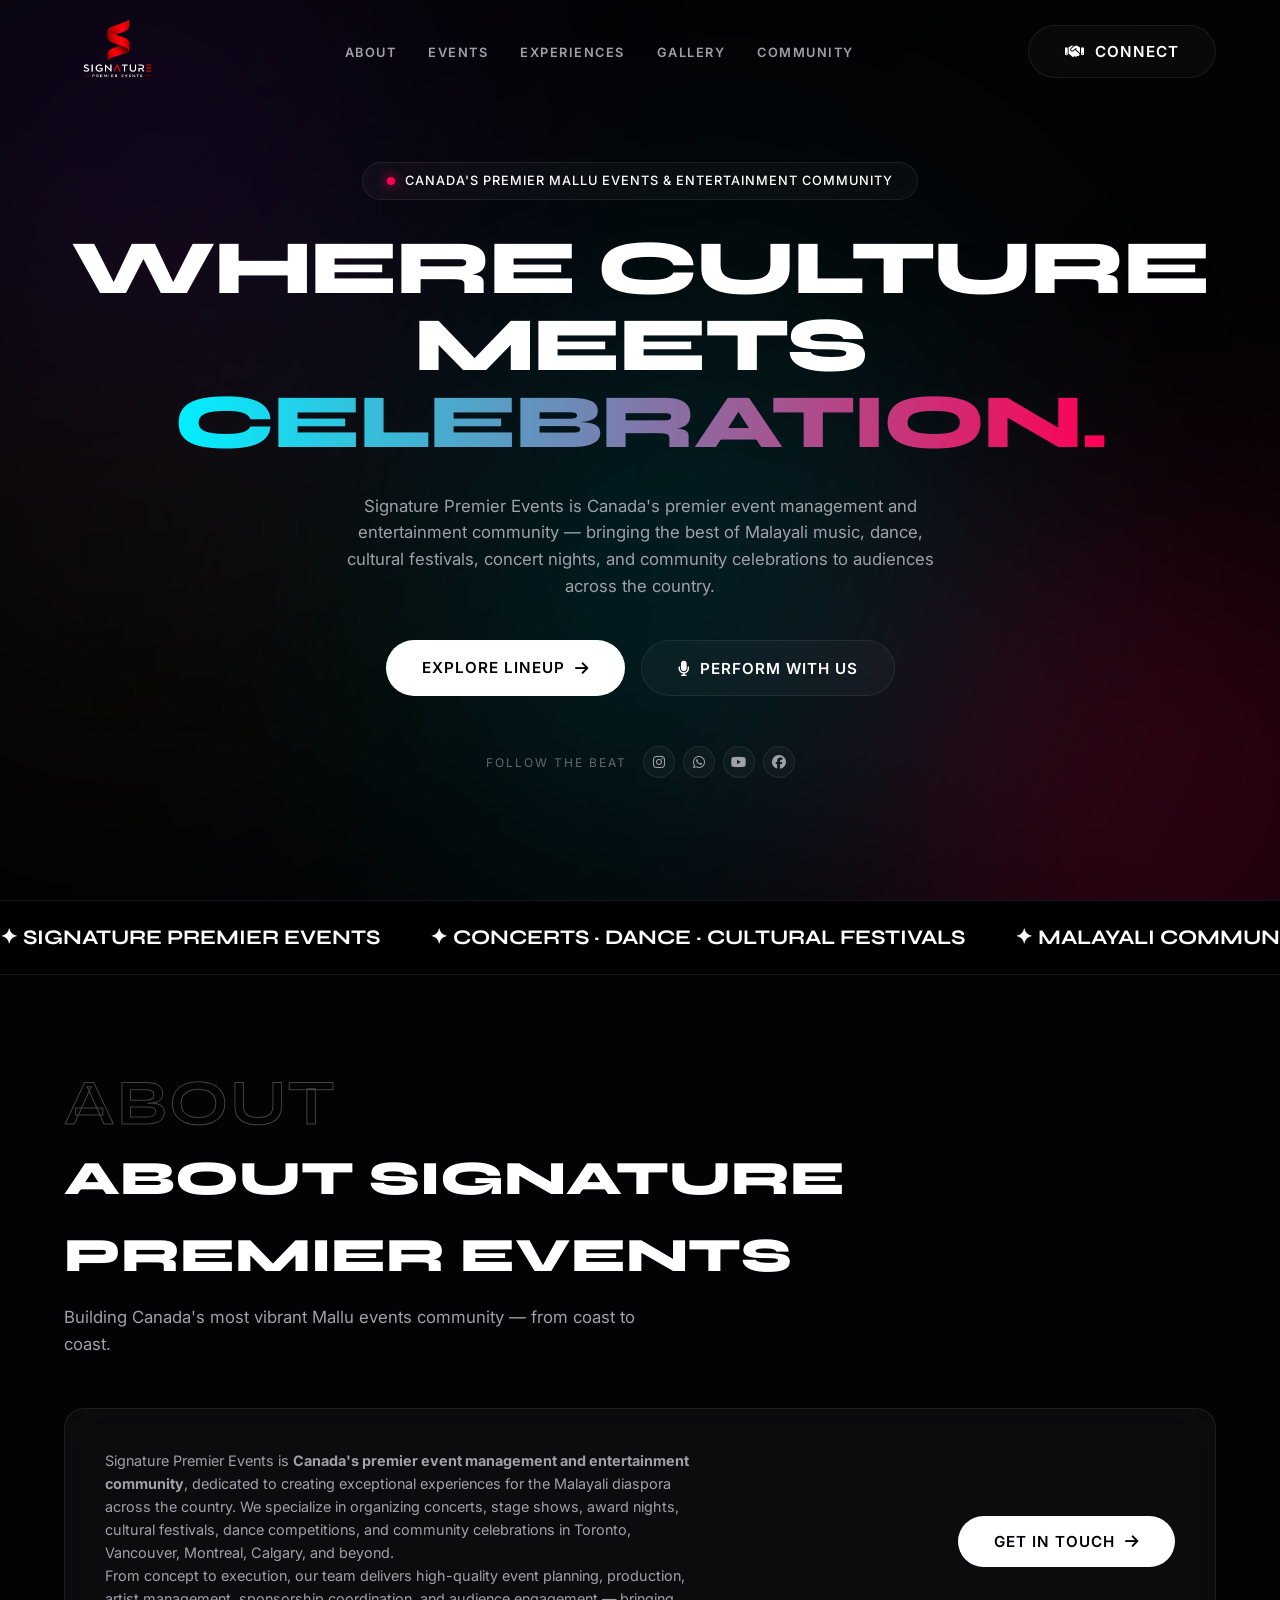
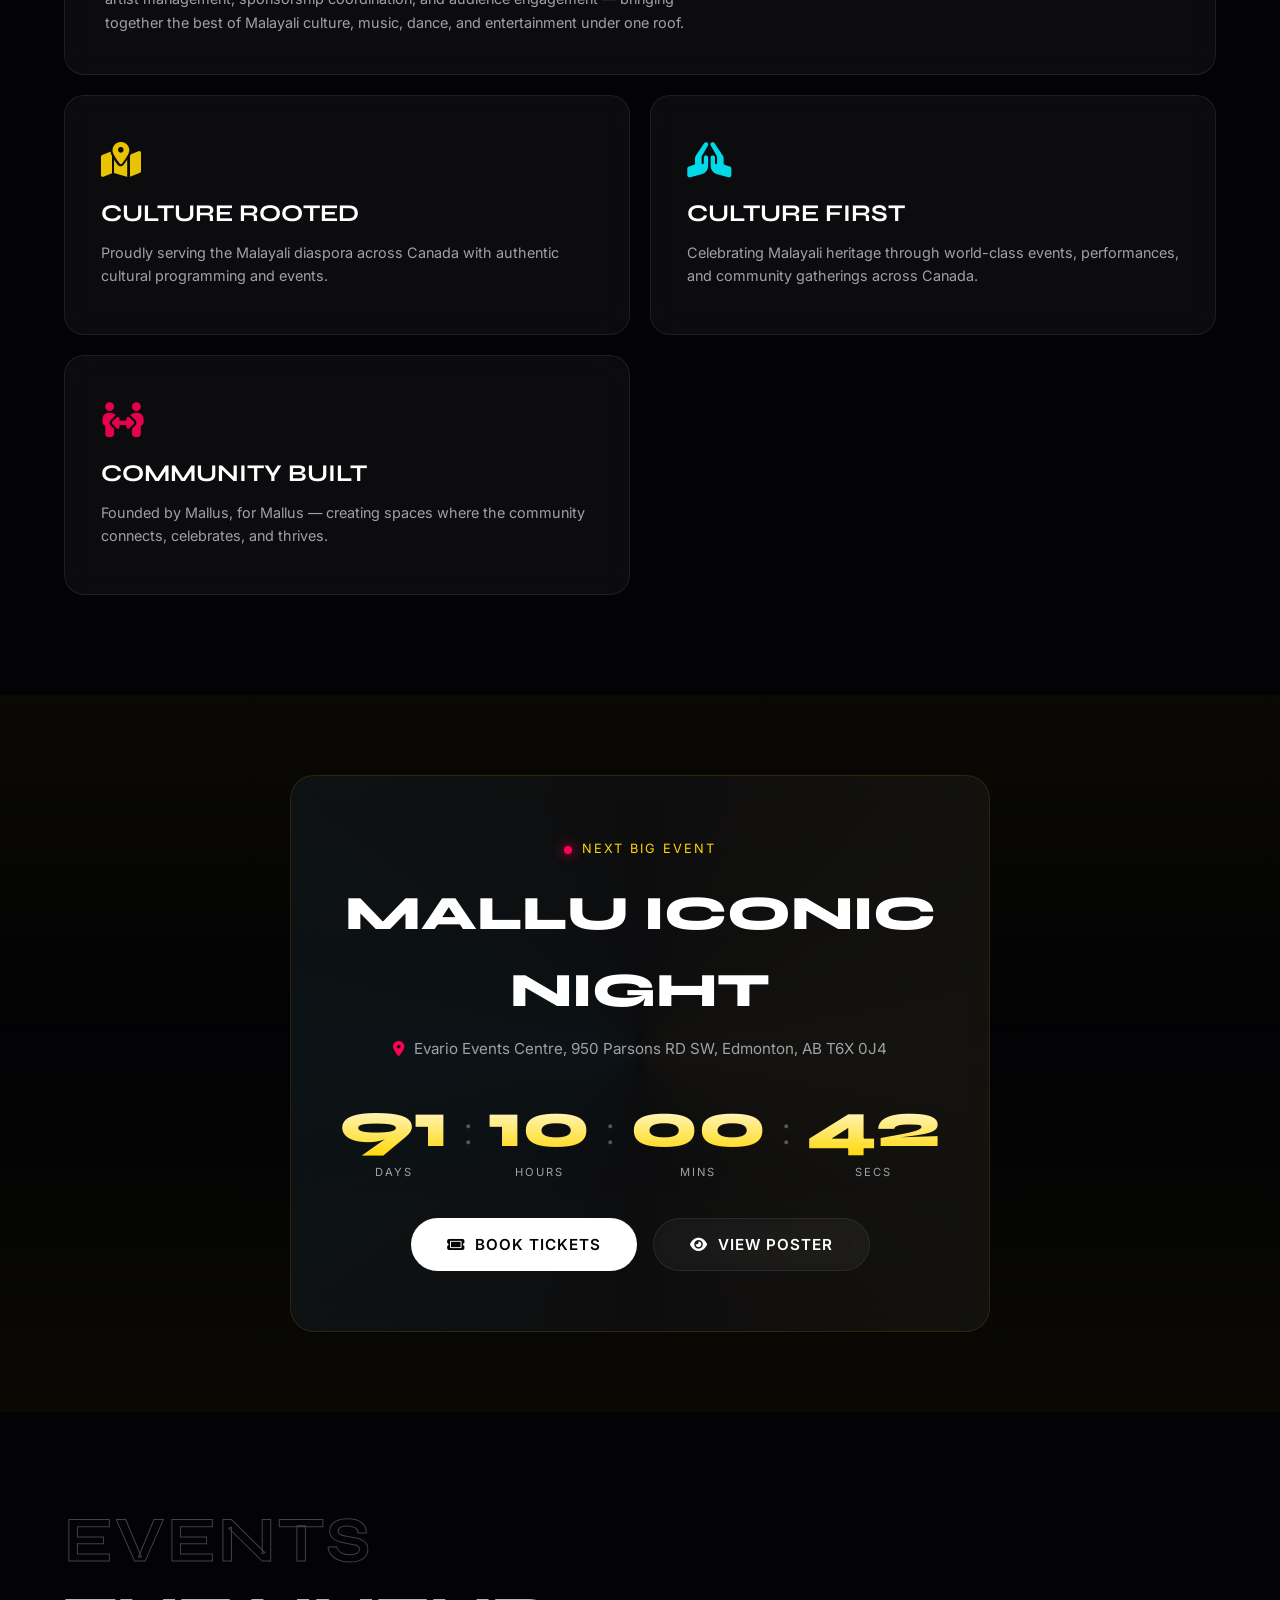
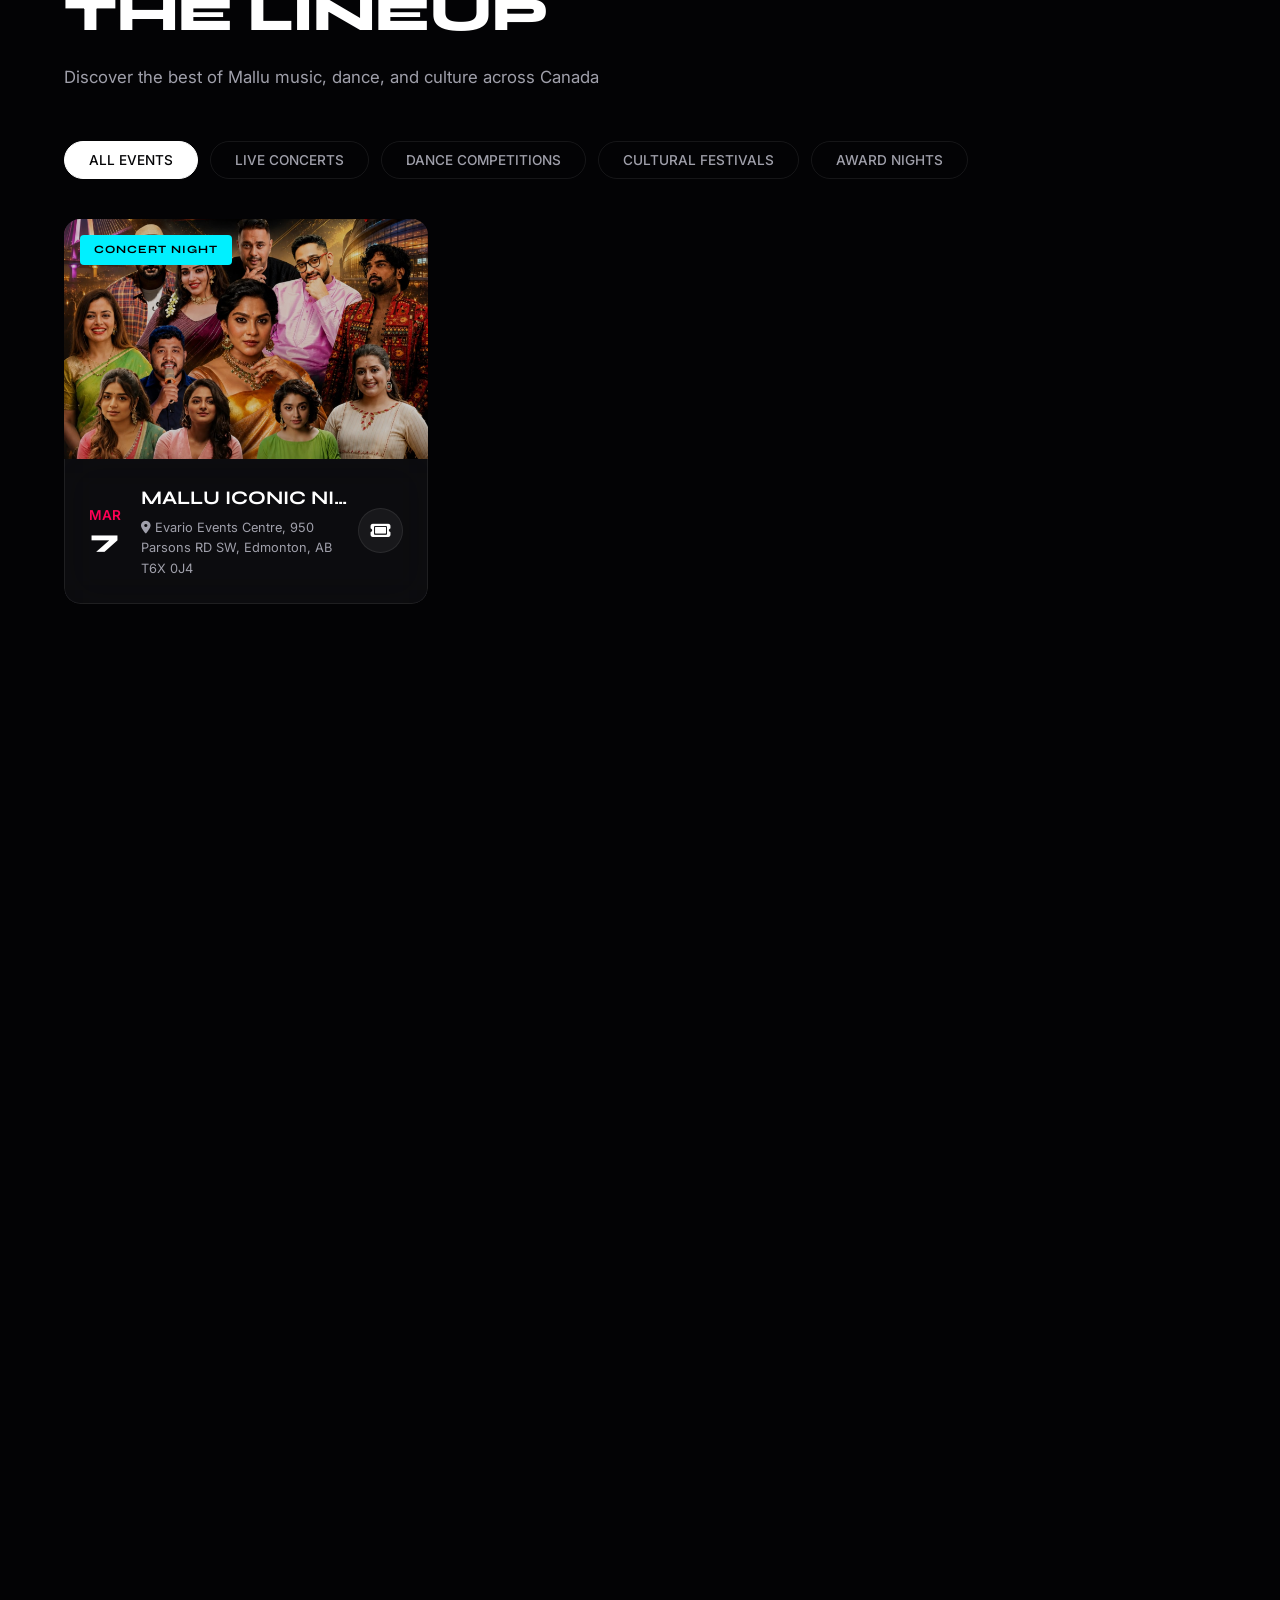
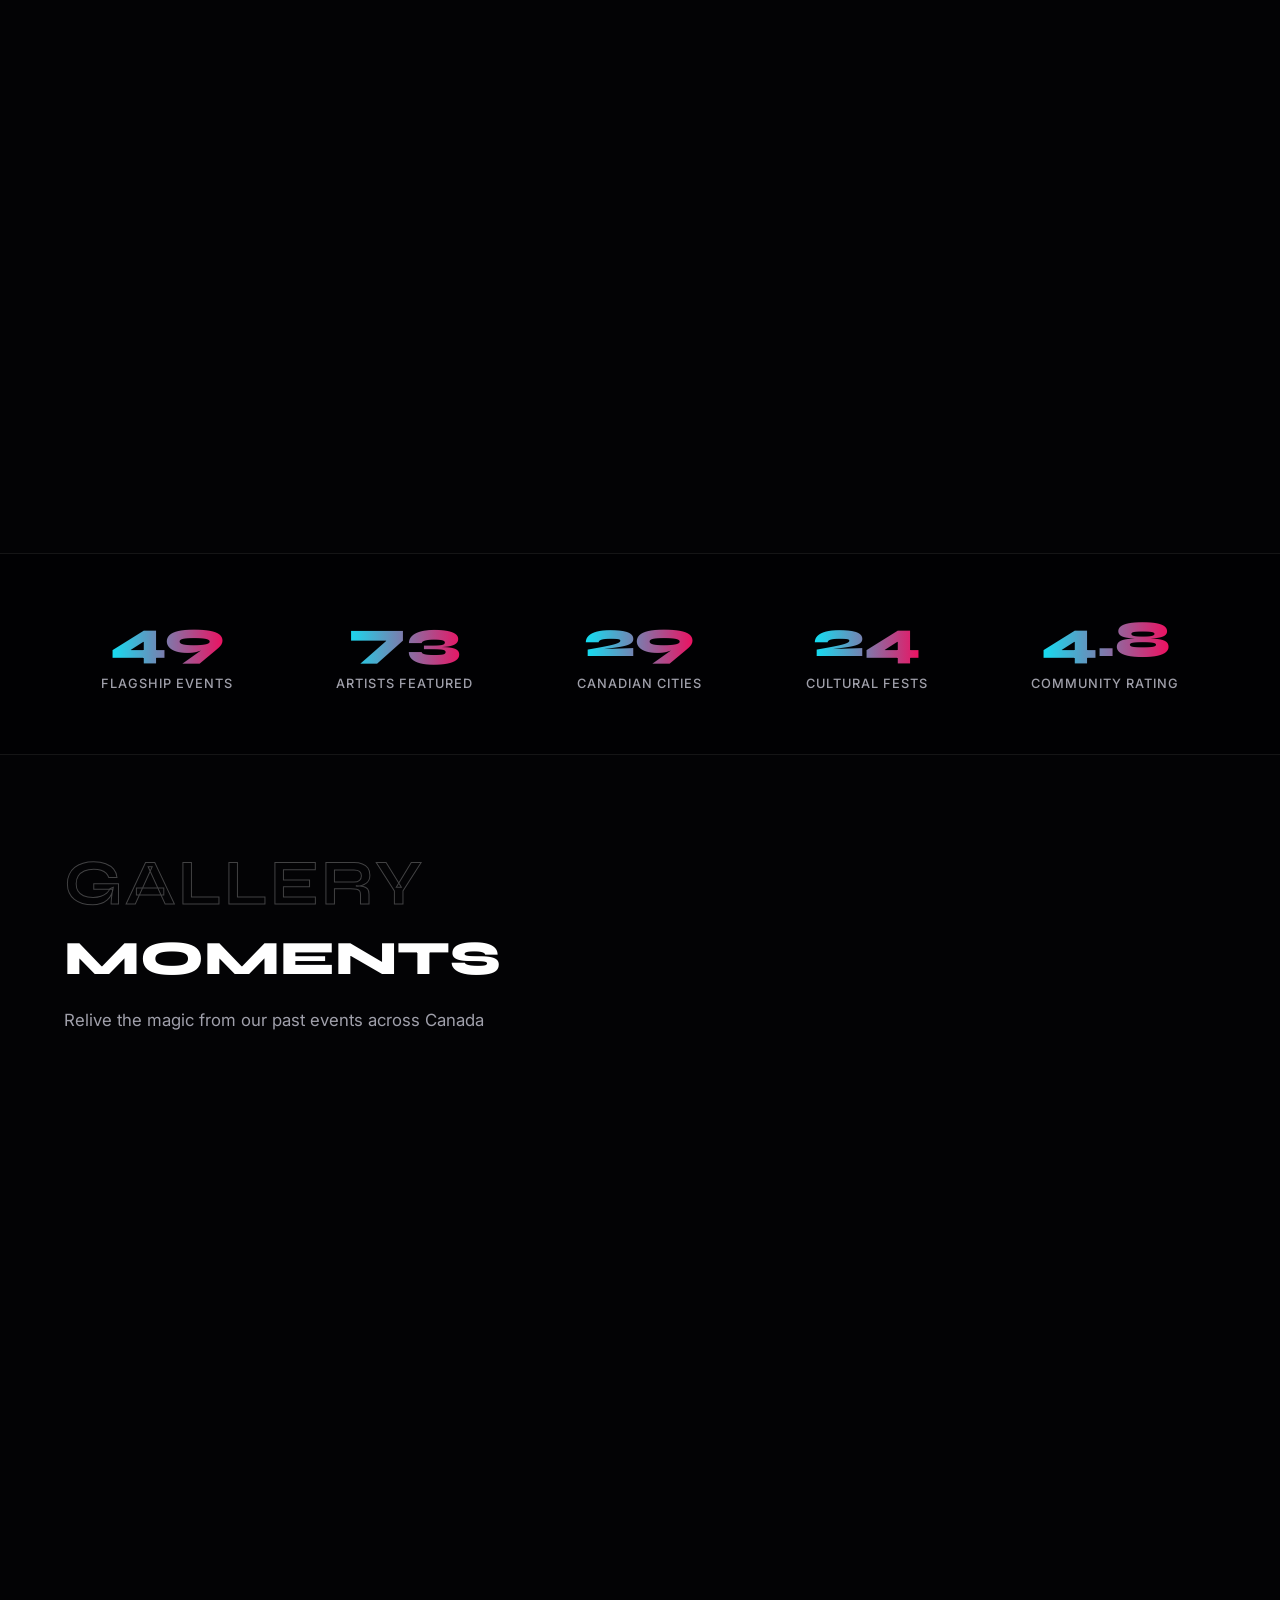
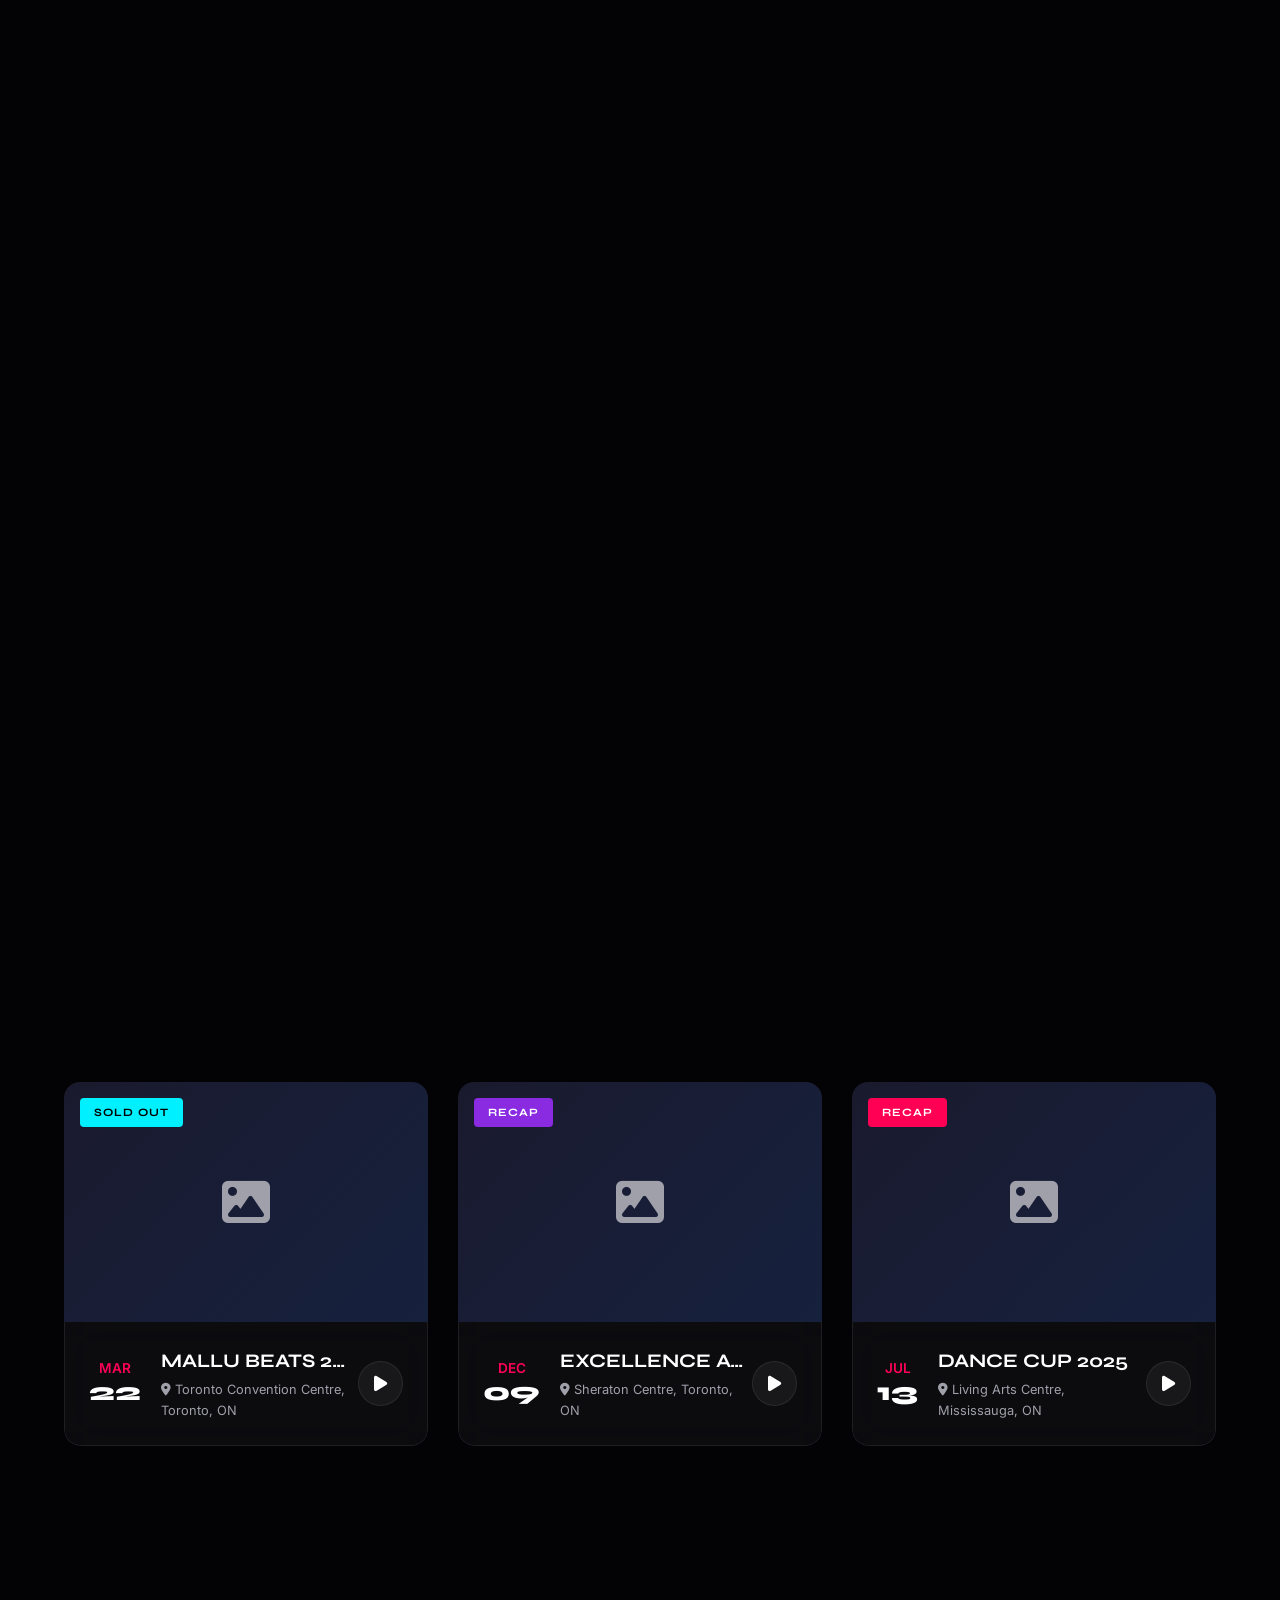
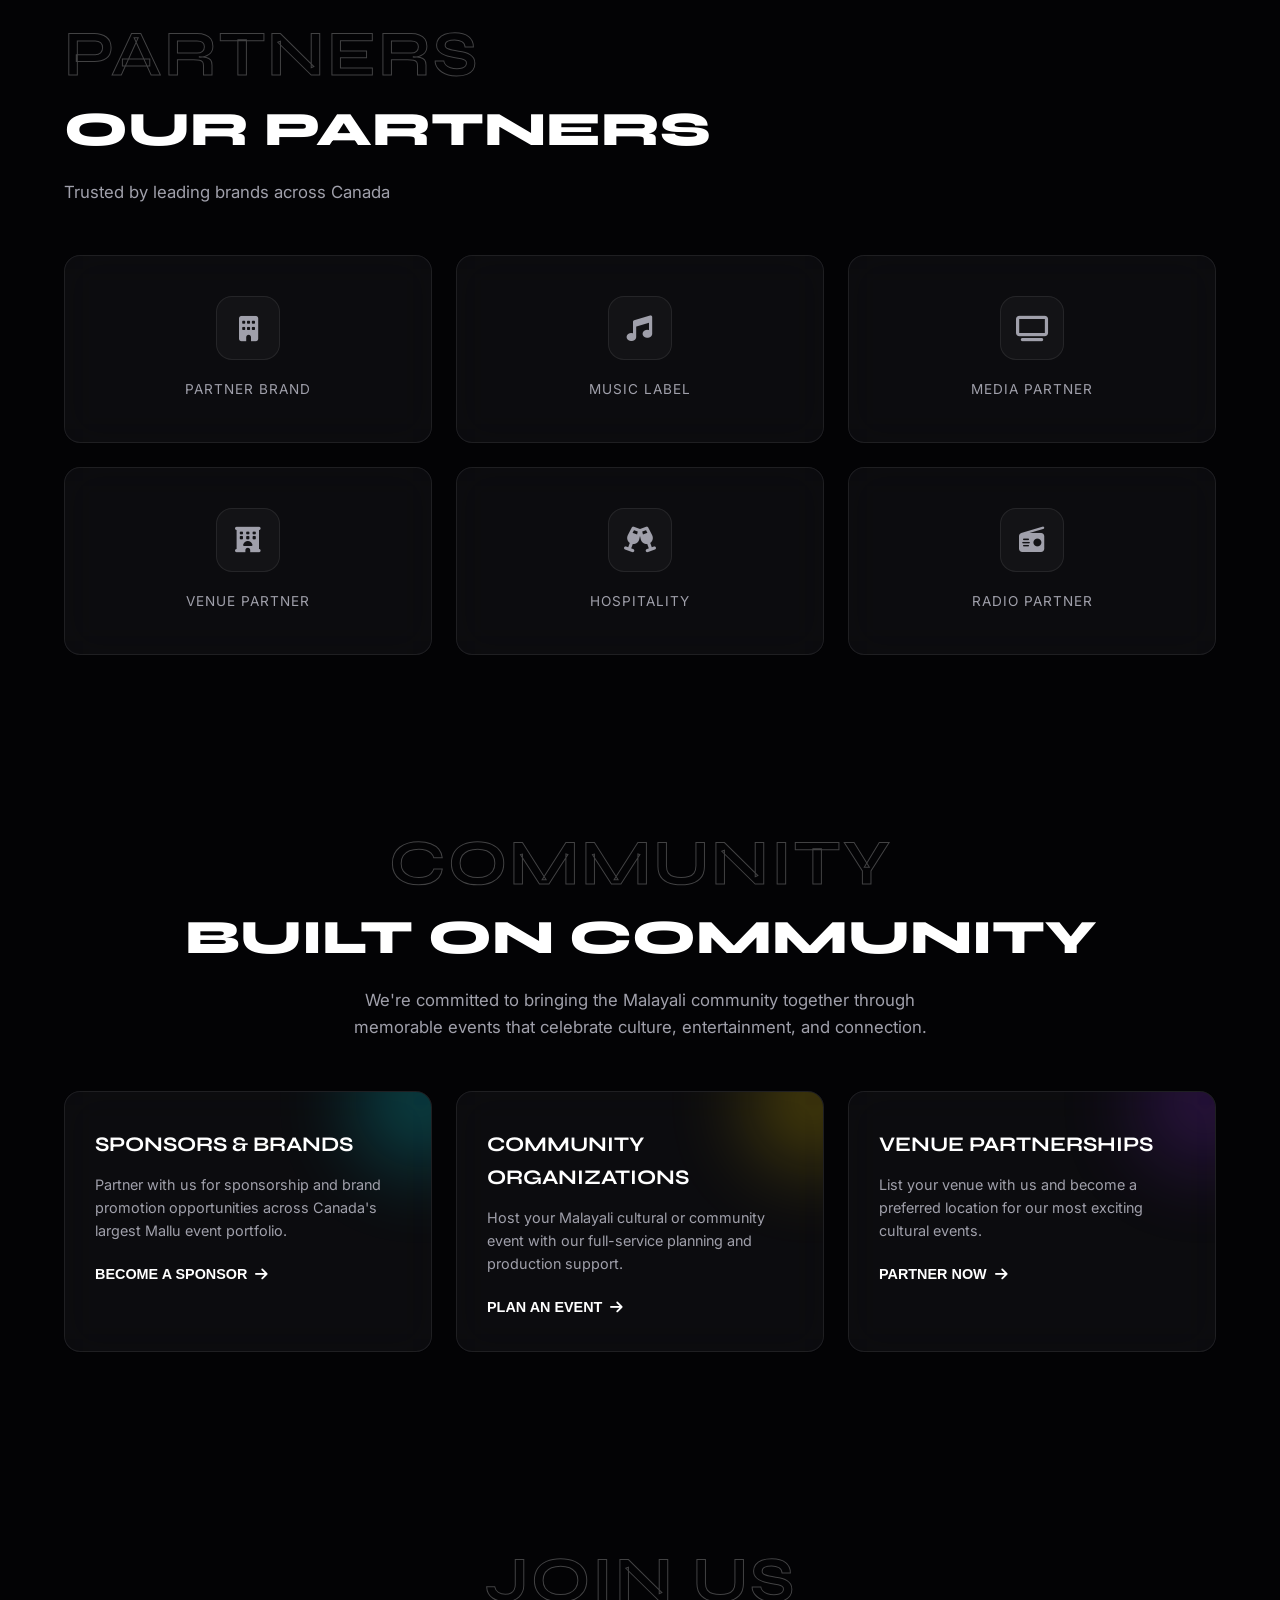
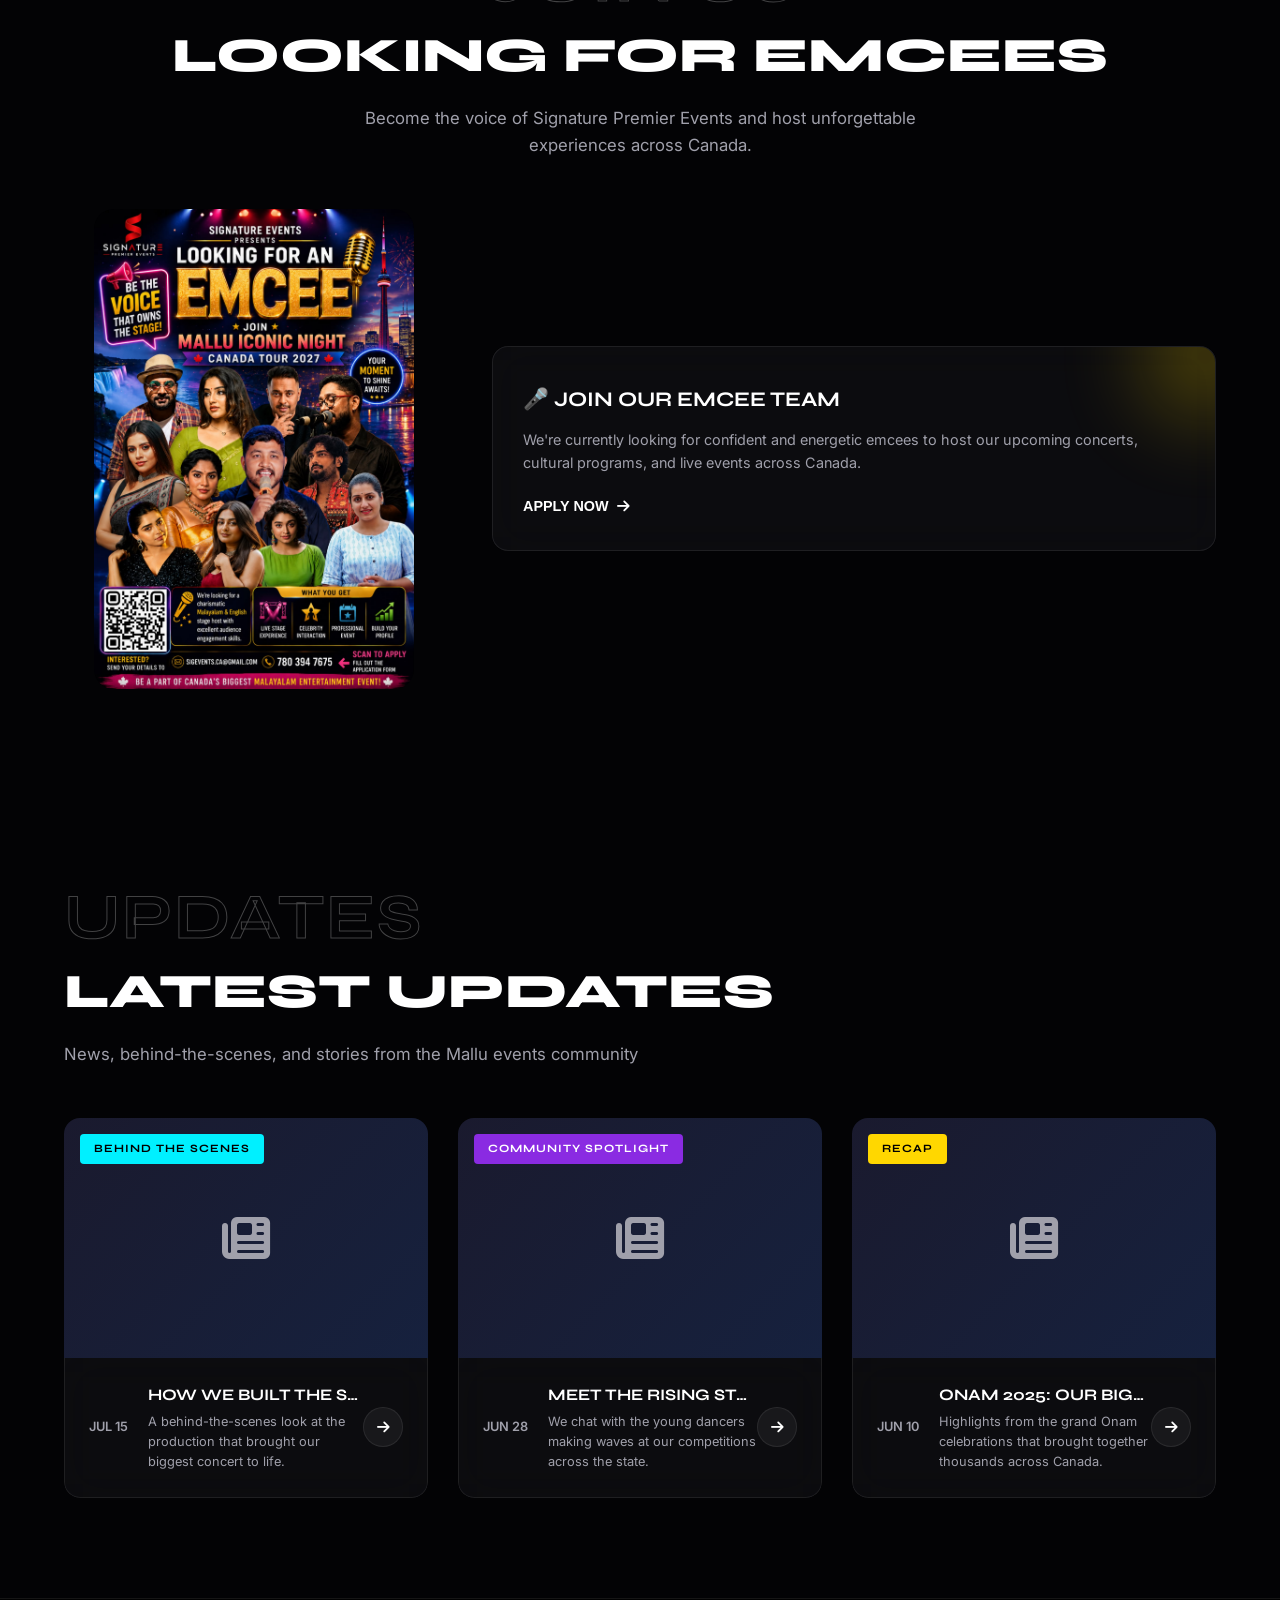
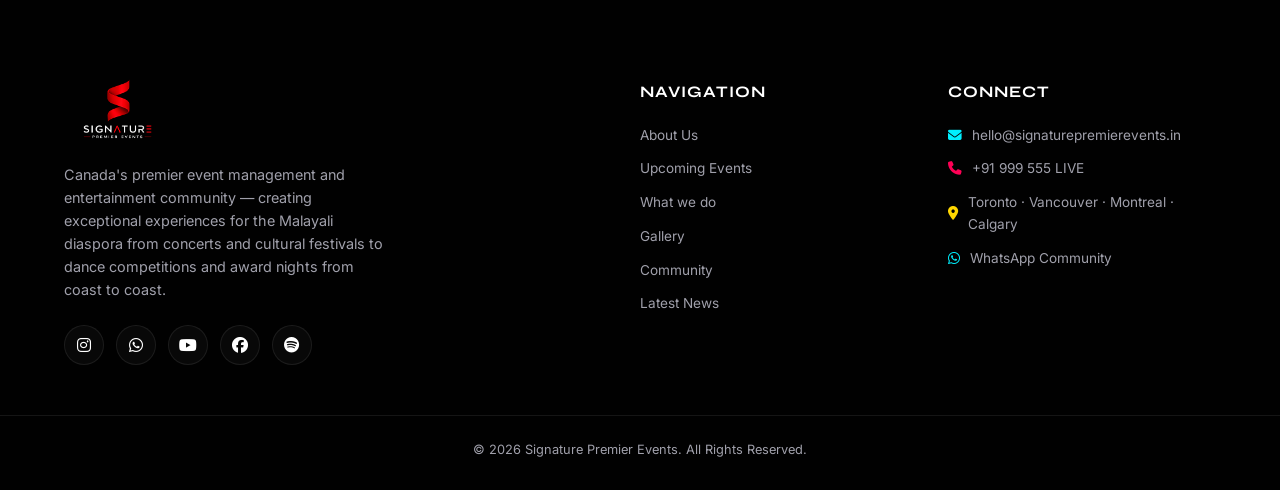
==== index.html @ 582ea8f0 "Initial commit" ====
<!DOCTYPE html>
<html lang="en">
<head>
  <meta charset="UTF-8">
  <meta name="viewport" content="width=device-width, initial-scale=1.0">
  <title>Signature Premier Events | Canada's Premier Mallu Events & Entertainment Community</title>
  <meta name="description" content="Signature Premier Events is Canada's premier event management and entertainment community — producing concerts, cultural festivals, dance competitions, award nights, and community celebrations for the Malayali diaspora across Canada.">
  <meta name="keywords" content="Mallu events Canada, Malayali events, Signature Premier Events, Malayalee community Canada, cultural events, dance competition, music concert, Onam celebrations, mallu community">

  <!-- Favicon -->
  <link rel="icon" type="image/svg+xml" href="data:image/svg+xml,%3Csvg xmlns='http://www.w3.org/2000/svg' viewBox='0 0 32 32'%3E%3Crect width='32' height='32' rx='8' fill='%23030305'/%3E%3Ctext x='16' y='22' text-anchor='middle' font-size='20' font-family='Arial' font-weight='bold' fill='%23ffd700'%3ES%3C/text%3E%3C/svg%3E">

  <!-- Premium Fonts: Syne & Inter + Malayalam compatible -->
  <link rel="preconnect" href="https://fonts.googleapis.com">
  <link rel="preconnect" href="https://fonts.gstatic.com" crossorigin>
  <link href="https://fonts.googleapis.com/css2?family=Inter:wght@300;400;500;600&family=Syne:wght@500;600;700;800&display=swap" rel="stylesheet">

  <!-- FontAwesome Icons -->
  <link rel="stylesheet" href="https://cdnjs.cloudflare.com/ajax/libs/font-awesome/6.4.0/css/all.min.css">

  <link rel="stylesheet" href="style.css">
</head>
<body>

  <!-- MUSIC NOTES FLOATING PARTICLES -->
  <div class="particle-container" id="particleContainer"></div>

  <!-- OPTIMIZED AMBIENT AURORA BACKGROUND -->
  <div class="aurora-container">
    <div class="aurora aurora-1"></div>
    <div class="aurora aurora-2"></div>
    <div class="aurora aurora-3"></div>
    <div class="aurora aurora-4"></div>
  </div>

  <!-- SCROLL PROGRESS BAR -->
  <div class="scroll-progress" id="scrollProgress"></div>

  <!-- NAVIGATION -->
  <nav id="navbar">
    <a href="#" class="logo-link">
      <img src="images/logo.png" alt="Signature Events Logo" class="brand-logo" id="navLogo">
    </a>

    <ul class="nav-links">
      <li><a href="#about" class="hover-underline">About</a></li>
      <li><a href="#events" class="hover-underline">Events</a></li>
      <li><a href="#services" class="hover-underline">Experiences</a></li>
      <li><a href="#gallery" class="hover-underline">Gallery</a></li>
      <li><a href="#community" class="hover-underline">Community</a></li>
    </ul>

    <div class="nav-actions">
      <button class="btn btn-glass" onclick="openModal('Get In Touch', 'General Enquiry')">
        <i class="fa-solid fa-handshake"></i> Connect
      </button>
      <div class="menu-toggle" onclick="toggleMenu()" aria-label="Open Menu" role="button" tabindex="0"><i class="fa-solid fa-bars"></i></div>
    </div>
  </nav>

  <!-- MOBILE MENU -->
  <div class="mobile-menu" id="mobileMenu">
    <div class="mobile-close" onclick="toggleMenu()" aria-label="Close Menu" role="button" tabindex="0"><i class="fa-solid fa-xmark"></i></div>
    <ul>
      <li><a href="#about" onclick="toggleMenu()">About</a></li>
      <li><a href="#events" onclick="toggleMenu()">Events</a></li>
      <li><a href="#services" onclick="toggleMenu()">Experiences</a></li>
      <li><a href="#artists" onclick="toggleMenu()">Artists</a></li>
      <li><a href="#gallery" onclick="toggleMenu()">Gallery</a></li>
      <li><a href="#community" onclick="toggleMenu()">Community</a></li>
    </ul>
    <div class="culture-tag">Rooted in Tradition — Thriving in Canada</div>
  </div>

  <!-- ==================== HERO ==================== -->
  <header class="hero" id="hero">
    <div class="hero-overlay-pattern"></div>
    <div class="hero-content reveal">
      <div class="tagline glass-pill">
        <span class="pulse-dot"></span> Canada's Premier Mallu Events & Entertainment Community
      </div>
      <h1 class="hero-title">
        WHERE CULTURE <br> MEETS <span class="text-gradient">CELEBRATION.</span>
      </h1>
      <p class="hero-desc">Signature Premier Events is Canada's premier event management and entertainment community — bringing the best of Malayali music, dance, cultural festivals, concert nights, and community celebrations to audiences across the country.</p>

      <div class="hero-btn-group">
        <a href="#events" class="btn btn-primary">Explore Lineup <i class="fa-solid fa-arrow-right"></i></a>
        <button class="btn btn-glass" onclick="openModal('Artist Registration', 'Auditions')"><i class="fa-solid fa-microphone"></i> Perform With Us</button>
      </div>

      <div class="hero-social-strip">
        <span>Follow the beat</span>
        <div class="social-strip-links">
          <a href="#" class="glass-icon-sm" aria-label="Instagram"><i class="fa-brands fa-instagram"></i></a>
          <a href="#" class="glass-icon-sm" aria-label="WhatsApp"><i class="fa-brands fa-whatsapp"></i></a>
          <a href="#" class="glass-icon-sm" aria-label="YouTube"><i class="fa-brands fa-youtube"></i></a>
          <a href="#" class="glass-icon-sm" aria-label="Facebook"><i class="fa-brands fa-facebook"></i></a>
        </div>
      </div>
    </div>
  </header>

  <!-- ==================== INFINITE MARQUEE ==================== -->
  <div class="marquee-wrapper">
    <div class="marquee-track">
      <div class="marquee-content">
        <span>✦ SIGNATURE PREMIER EVENTS</span>
        <span>✦ CONCERTS · DANCE · CULTURAL FESTIVALS</span>
        <span>✦ MALAYALI COMMUNITY · CANADA</span>
        <span>✦ YOUR EVENT. OUR PASSION.</span>
        <span>✦ TORONTO · VANCOUVER · MONTREAL · CALGARY</span>
        <span>✦ MALAYALI COMMUNITY · CANADA</span>
        <span>✦ YOUR EVENT. OUR PASSION.</span>
        <!-- Duplicate for seamless loop -->
        <span>✦ SIGNATURE PREMIER EVENTS</span>
        <span>✦ CONCERTS · DANCE · CULTURAL FESTIVALS</span>
        <span>✦ MALAYALI COMMUNITY · CANADA</span>
        <span>✦ YOUR EVENT. OUR PASSION.</span>
        <span>✦ TORONTO · VANCOUVER · MONTREAL · CALGARY</span>
        <span>✦ MALAYALI COMMUNITY · CANADA</span>
        <span>✦ YOUR EVENT. OUR PASSION.</span>
      </div>
    </div>
  </div>

  <!-- ==================== ABOUT ==================== -->
  <section class="services-section" id="about">
    <div class="container">
      <div class="section-header reveal">
        <h2 class="title-outline">ABOUT</h2>
        <h3 class="title-main">About Signature Premier Events</h3>
        <p class="subtitle">Building Canada's most vibrant Mallu events community — from coast to coast.</p>
      </div>

      <div class="bento-grid">
        <div class="bento-box box-wide reveal glass-panel">
          <div class="bento-flex">
            <div class="bento-text-block">
              <p>Signature Premier Events is <strong>Canada's premier event management and entertainment community</strong>, dedicated to creating exceptional experiences for the Malayali diaspora across the country. We specialize in organizing concerts, stage shows, award nights, cultural festivals, dance competitions, and community celebrations in Toronto, Vancouver, Montreal, Calgary, and beyond.</p>
              <p>From concept to execution, our team delivers high-quality event planning, production, artist management, sponsorship coordination, and audience engagement — bringing together the best of Malayali culture, music, dance, and entertainment under one roof.</p>
            </div>
            <button class="btn btn-primary" onclick="openModal('Contact Us', 'About Enquiry')">Get In Touch <i class="fa-solid fa-arrow-right"></i></button>
          </div>
        </div>

        <div class="bento-box box-small reveal glass-panel hover-glow">
          <div class="bento-icon-wrap"><i class="fa-solid fa-map-location-dot bento-icon text-gold"></i></div>
          <h3>Culture Rooted</h3>
          <p>Proudly serving the Malayali diaspora across Canada with authentic cultural programming and events.</p>
        </div>

        <div class="bento-box box-small reveal glass-panel hover-glow">
          <div class="bento-icon-wrap"><i class="fa-solid fa-hands-praying bento-icon text-cyan"></i></div>
          <h3>Culture First</h3>
          <p>Celebrating Malayali heritage through world-class events, performances, and community gatherings across Canada.</p>
        </div>

        <div class="bento-box box-small reveal glass-panel hover-glow">
          <div class="bento-icon-wrap"><i class="fa-solid fa-people-arrows bento-icon text-pink"></i></div>
          <h3>Community Built</h3>
          <p>Founded by Mallus, for Mallus — creating spaces where the community connects, celebrates, and thrives.</p>
        </div>
      </div>
    </div>
  </section>

  <!-- ==================== NEXT EVENT COUNTDOWN ==================== -->
  <section class="countdown-section" id="countdown">
    <div class="container">
      <div class="countdown-wrapper reveal">
        <div class="countdown-label">
          <span class="pulse-dot"></span> Next Big Event
        </div>
        <h3 class="countdown-title">Mallu Iconic Night</h3>
        <p class="countdown-venue"><i class="fa-solid fa-location-dot"></i> Evario Events Centre, 950 Parsons RD SW, Edmonton, AB T6X 0J4</p>
        
        <div class="countdown-timer" id="countdownTimer">
          <div class="countdown-item">
            <span class="countdown-number" id="countdownDays">00</span>
            <span class="countdown-label-text">Days</span>
          </div>
          <div class="countdown-sep">:</div>
          <div class="countdown-item">
            <span class="countdown-number" id="countdownHours">00</span>
            <span class="countdown-label-text">Hours</span>
          </div>
          <div class="countdown-sep">:</div>
          <div class="countdown-item">
            <span class="countdown-number" id="countdownMinutes">00</span>
            <span class="countdown-label-text">Mins</span>
          </div>
          <div class="countdown-sep">:</div>
          <div class="countdown-item">
            <span class="countdown-number" id="countdownSeconds">00</span>
            <span class="countdown-label-text">Secs</span>
          </div>
        </div>

        <div class="countdown-actions">
          <button class="btn btn-primary" onclick="openModal('Mallu Melodies Night', 'Tickets')"><i class="fa-solid fa-ticket"></i> Book Tickets</button>
          <button class="btn btn-glass" onclick="openPosterModal()">
  <i class="fa-solid fa-eye"></i> View Poster
</button>
        </div>
      </div>
    </div>
  </section>

  <!-- ==================== UPCOMING EVENTS ==================== -->
  <section class="events-section" id="events">
    <div class="container">
      <div class="section-header reveal">
        <h2 class="title-outline">EVENTS</h2>
        <h3 class="title-main">The Lineup</h3>
        <p class="subtitle">Discover the best of Mallu music, dance, and culture across Canada</p>
      </div>

      <div class="filter-wrapper reveal">
        <button class="filter-btn active" onclick="filterEvents('all', this)">All Events</button>
        <button class="filter-btn" onclick="filterEvents('music', this)">Live Concerts</button>
        <button class="filter-btn" onclick="filterEvents('dance', this)">Dance Competitions</button>
        <button class="filter-btn" onclick="filterEvents('festival', this)">Cultural Festivals</button>
        <button class="filter-btn" onclick="filterEvents('corporate', this)">Award Nights</button>
      </div>

      <div class="events-grid">
        <!-- Event 1: Mallu Music Concert -->
        <div class="event-card reveal" data-category="music">
          <div class="event-image">
            <img src="./images/WhatsApp Image 2026-07-21 at 15.56.56.jpeg" alt="Live music concert with stage lights" loading="lazy" onerror="handleImgError(this)">
            <div class="img-fallback"><i class="fa-solid fa-music"></i></div>
            <div class="event-badge bg-cyan">CONCERT NIGHT</div>
            <div class="event-image-overlay">
              <button class="btn-icon-sm" onclick="openModal('Mallu Iconic Night', 'Tickets')"><i class="fa-solid fa-ticket"></i> Book</button>
            </div>
          </div>
          <div class="event-info glass-panel">
            <div class="event-date">MAR <span>7</span></div>
            <div class="event-details">
              <h4>Mallu Iconic Night</h4>
              <p><i class="fa-solid fa-location-dot"></i> Evario Events Centre, 950 Parsons RD SW, Edmonton, AB T6X 0J4</p>
            </div>
            <button class="btn-icon" onclick="openModal('Mallu Melodies Night', 'Tickets')" aria-label="Get Tickets"><i class="fa-solid fa-ticket"></i></button>
          </div>
        </div>

<!--        
        <div class="event-card reveal" data-category="dance">
          <div class="event-image">
            <img src="https://images.unsplash.com/photo-1547153760-18fc86324498?auto=format&fit=crop&w=800&q=80" alt="Dance competition performance" loading="lazy" onerror="handleImgError(this)">
            <div class="img-fallback"><i class="fa-solid fa-people-group"></i></div>
            <div class="event-badge bg-pink">DANCE COMPETITION</div>
            <div class="event-image-overlay">
              <button class="btn-icon-sm" onclick="openModal('Mallu Dance Showdown', 'Tickets')"><i class="fa-solid fa-ticket"></i> Book</button>
            </div>
          </div>
          <div class="event-info glass-panel">
            <div class="event-date">SEP <span>02</span></div>
            <div class="event-details">
              <h4>Mallu Dance Showdown</h4>
              <p><i class="fa-solid fa-location-dot"></i> Living Arts Centre, Mississauga, ON</p>
            </div>
            <button class="btn-icon" onclick="openModal('Mallu Dance Showdown', 'Tickets')" aria-label="Get Tickets"><i class="fa-solid fa-ticket"></i></button>
          </div>
        </div>

        
        <div class="event-card reveal" data-category="festival">
          <div class="event-image">
            <img src="https://images.unsplash.com/photo-1514525253161-7a46d19cd819?auto=format&fit=crop&w=800&q=80" alt="Cultural festival with live performance" loading="lazy" onerror="handleImgError(this)">
            <div class="img-fallback"><i class="fa-solid fa-flag"></i></div>
            <div class="event-badge bg-gold">CULTURAL FESTIVAL</div>
            <div class="event-image-overlay">
              <button class="btn-icon-sm" onclick="openModal('Onam Celebrations 2026', 'Tickets')"><i class="fa-solid fa-ticket"></i> Book</button>
            </div>
          </div>
          <div class="event-info glass-panel">
            <div class="event-date">SEP <span>12</span></div>
            <div class="event-details">
              <h4>Onam Celebrations 2026</h4>
              <p><i class="fa-solid fa-location-dot"></i> Nathan Phillips Square, Toronto, ON</p>
            </div>
            <button class="btn-icon" onclick="openModal('Onam Celebrations 2026', 'Tickets')" aria-label="Get Tickets"><i class="fa-solid fa-ticket"></i></button>
          </div>
        </div>

       
        <div class="event-card reveal" data-category="corporate">
          <div class="event-image">
            <img src="https://images.unsplash.com/photo-1511578314322-379afb476865?auto=format&fit=crop&w=800&q=80" alt="Award ceremony gala event" loading="lazy" onerror="handleImgError(this)">
            <div class="img-fallback"><i class="fa-solid fa-trophy"></i></div>
            <div class="event-badge bg-purple">AWARD NIGHT</div>
            <div class="event-image-overlay">
              <button class="btn-icon-sm" onclick="openModal('Malayalam Music Awards', 'Tickets')"><i class="fa-solid fa-ticket"></i> Book</button>
            </div>
          </div>
          <div class="event-info glass-panel">
            <div class="event-date">NOV <span>08</span></div>
            <div class="event-details">
              <h4>Malayalam Music Awards</h4>
              <p><i class="fa-solid fa-location-dot"></i> Rose Theatre, Brampton, ON</p>
            </div>
            <button class="btn-icon" onclick="openModal('Malayalam Music Awards', 'Tickets')" aria-label="Get Tickets"><i class="fa-solid fa-ticket"></i></button>
          </div>
        </div>

       
        <div class="event-card reveal" data-category="music">
          <div class="event-image">
            <img src="https://images.unsplash.com/photo-1493225457124-a3eb161ffa5f?auto=format&fit=crop&w=800&q=80" alt="Concert night with crowd" loading="lazy" onerror="handleImgError(this)">
            <div class="img-fallback"><i class="fa-solid fa-headphones"></i></div>
            <div class="event-badge bg-cyan">CONCERT NIGHT</div>
            <div class="event-image-overlay">
              <button class="btn-icon-sm" onclick="openModal('Vancouver Music Fest', 'Tickets')"><i class="fa-solid fa-ticket"></i> Book</button>
            </div>
          </div>
          <div class="event-info glass-panel">
            <div class="event-date">DEC <span>06</span></div>
            <div class="event-details">
              <h4>Vancouver Music Fest</h4>
              <p><i class="fa-solid fa-location-dot"></i> Orpheum Theatre, Vancouver, BC</p>
            </div>
            <button class="btn-icon" onclick="openModal('Vancouver Music Fest', 'Tickets')" aria-label="Get Tickets"><i class="fa-solid fa-ticket"></i></button>
          </div>
        </div>

      
        <div class="event-card reveal" data-category="festival">
          <div class="event-image">
            <img src="https://images.unsplash.com/photo-1533174072545-7a4b6ad7a6c3?auto=format&fit=crop&w=800&q=80" alt="Festival with colorful lights" loading="lazy" onerror="handleImgError(this)">
            <div class="img-fallback"><i class="fa-solid fa-feather"></i></div>
            <div class="event-badge bg-gold">VISHU CELEBRATIONS</div>
            <div class="event-image-overlay">
              <button class="btn-icon-sm" onclick="openModal('Vishu Festival 2027', 'Tickets')"><i class="fa-solid fa-ticket"></i> Book</button>
            </div>
          </div>
          <div class="event-info glass-panel">
            <div class="event-date">APR <span>14</span></div>
            <div class="event-details">
              <h4>Vishu Celebrations 2027</h4>
              <p><i class="fa-solid fa-location-dot"></i> Palais des congrès, Montreal, QC</p>
            </div>
            <button class="btn-icon" onclick="openModal('Vishu Celebrations 2027', 'Tickets')" aria-label="Get Tickets"><i class="fa-solid fa-ticket"></i></button>
          </div>
        </div> -->
      </div>
    </div>
  </section>

  <!-- ==================== SERVICES / EXPERTISE ==================== -->
  <section class="services-section" id="services">
    <div class="container">
      <div class="section-header reveal">
        <h2 class="title-outline">EXPERIENCES</h2>
        <h3 class="title-main">What We Craft</h3>
        <p class="subtitle">End-to-end event production tailored for the Malayali community</p>
      </div>

      <div class="bento-grid">
        <div class="bento-box box-large reveal glass-panel hover-glow service-card-bg" style="background-image: url('https://images.unsplash.com/photo-1459749411175-04bf5292ceea?auto=format&fit=crop&w=800&q=80');">
          <div class="bento-icon-wrap"><i class="fa-solid fa-compact-disc bento-icon text-cyan"></i></div>
          <h3>Concerts & Live Music</h3>
          <p>Showcasing Malayali artists with cutting-edge production, sound, and staging for audiences across Canada.</p>
        </div>

        <div class="bento-box box-small reveal glass-panel hover-glow service-card-bg" style="background-image: url('https://images.unsplash.com/photo-1547153760-18fc86324498?auto=format&fit=crop&w=800&q=80');">
          <div class="bento-icon-wrap"><i class="fa-solid fa-person-dancing bento-icon text-pink"></i></div>
          <h3>Dance Competitions</h3>
          <p>Judged showcases and battles spotlighting rising dancers from the community.</p>
        </div>

        <div class="bento-box box-small reveal glass-panel hover-glow service-card-bg" style="background-image: url('https://images.unsplash.com/photo-1514525253161-7a46d19cd819?auto=format&fit=crop&w=800&q=80');">
          <div class="bento-icon-wrap"><i class="fa-solid fa-flag bento-icon text-gold"></i></div>
          <h3>Cultural Festivals</h3>
          <p>Onam, Vishu, and other celebrations of Malayali heritage and traditions.</p>
        </div>

        <div class="bento-box box-small reveal glass-panel hover-glow">
          <div class="bento-icon-wrap"><i class="fa-solid fa-masks-theater bento-icon text-cyan"></i></div>
          <h3>Stage Shows</h3>
          <p>Theatrical performances and cultural showcases that entertain and inspire.</p>
        </div>

        <div class="bento-box box-small reveal glass-panel hover-glow service-card-bg" style="background-image: url('https://images.unsplash.com/photo-1511795409834-ef04bbd61622?auto=format&fit=crop&w=800&q=80');">
          <div class="bento-icon-wrap"><i class="fa-solid fa-briefcase bento-icon text-pink"></i></div>
          <h3>Corporate Events</h3>
          <p>Business events, galas, and private celebrations designed for impact.</p>
        </div>

        <div class="bento-box box-wide reveal glass-panel hover-glow" style="background: linear-gradient(135deg, rgba(20,20,30,0.8), rgba(255,215,0,0.08)); border: 1px solid rgba(255,215,0,0.15);">
          <div class="bento-flex">
            <div class="bento-text-block">
              <h3>End-to-End Event Production</h3>
              <p>Event planning &amp; production, artist management, sponsorship coordination, ticketing, and marketing — we handle every detail of your Mallu cultural event so it lands flawlessly, start to finish.</p>
            </div>
            <button class="btn btn-primary" onclick="openModal('Hire Us', 'Event Curation')">Partner With Us</button>
          </div>
        </div>
      </div>
    </div>
  </section>

  <!-- ==================== ARTIST SPOTLIGHT ==================== -->
  

  <!-- ==================== STATS BANNER ==================== -->
  <section class="stats-banner">
    <div class="container stats-flex reveal">
      <div class="stat-item">
        <h4 class="counter text-gradient" data-target="50">0</h4>
        <p>Flagship Events</p>
      </div>
      <div class="stat-item">
        <h4 class="counter text-gradient" data-target="75">0</h4>
        <p>Artists Featured</p>
      </div>
      <div class="stat-item">
        <h4 class="counter text-gradient" data-target="30">0</h4>
        <p>Canadian Cities</p>
      </div>
      <div class="stat-item">
        <h4 class="counter text-gradient" data-target="25">0</h4>
        <p>Cultural Fests</p>
      </div>
      <div class="stat-item">
        <h4 class="counter text-gradient" data-target="4.9">0</h4>
        <p>Community Rating</p>
      </div>
    </div>
  </section>

  <!-- ==================== GALLERY ==================== -->
  <section class="events-section" id="gallery">
    <div class="container">
      <div class="section-header reveal">
        <h2 class="title-outline">GALLERY</h2>
        <h3 class="title-main">Moments</h3>
        <p class="subtitle">Relive the magic from our past events across Canada</p>
      </div>

      <div class="masonry-gallery reveal" id="masonryGallery">
        <div class="gallery-item" onclick="openLightbox(0)" onkeydown="if(event.key==='Enter'||event.key===' ') { event.preventDefault(); openLightbox(0); }" role="button" tabindex="0">
          <img src="https://images.unsplash.com/photo-1492684223066-81342ee5ff30?auto=format&fit=crop&w=800&q=80" alt="Event crowd with stage lights" loading="lazy" onerror="this.style.display='none'">
          <div class="gallery-overlay">
            <i class="fa-solid fa-expand"></i>
            <span>Concert Night</span>
          </div>
        </div>
        <div class="gallery-item" onclick="openLightbox(1)" onkeydown="if(event.key==='Enter'||event.key===' ') { event.preventDefault(); openLightbox(1); }" role="button" tabindex="0">
          <img src="https://images.unsplash.com/photo-1501386761578-eac5c94b800a?auto=format&fit=crop&w=800&q=80" alt="Live concert performance" loading="lazy" onerror="this.style.display='none'">
          <div class="gallery-overlay">
            <i class="fa-solid fa-expand"></i>
            <span>Live Performance</span>
          </div>
        </div>
        <div class="gallery-item" onclick="openLightbox(2)" onkeydown="if(event.key==='Enter'||event.key===' ') { event.preventDefault(); openLightbox(2); }" role="button" tabindex="0">
          <img src="https://images.unsplash.com/photo-1516450360452-9312f5e86fc7?auto=format&fit=crop&w=800&q=80" alt="Festival celebration with crowd" loading="lazy" onerror="this.style.display='none'">
          <div class="gallery-overlay">
            <i class="fa-solid fa-expand"></i>
            <span>Cultural Festival</span>
          </div>
        </div>
        <div class="gallery-item" onclick="openLightbox(3)" onkeydown="if(event.key==='Enter'||event.key===' ') { event.preventDefault(); openLightbox(3); }" role="button" tabindex="0">
          <img src="https://images.unsplash.com/photo-1470229722913-7c0e2dbbafd3?auto=format&fit=crop&w=800&q=80" alt="Concert crowd with hands up" loading="lazy" onerror="this.style.display='none'">
          <div class="gallery-overlay">
            <i class="fa-solid fa-expand"></i>
            <span>Concert Crowd</span>
          </div>
        </div>
        <div class="gallery-item" onclick="openLightbox(4)" onkeydown="if(event.key==='Enter'||event.key===' ') { event.preventDefault(); openLightbox(4); }" role="button" tabindex="0">
          <img src="https://images.unsplash.com/photo-1429962714451-bb934ecdc4ec?auto=format&fit=crop&w=800&q=80" alt="Stage performance with lights" loading="lazy" onerror="this.style.display='none'">
          <div class="gallery-overlay">
            <i class="fa-solid fa-expand"></i>
            <span>Stage Show</span>
          </div>
        </div>
        <div class="gallery-item" onclick="openLightbox(5)" onkeydown="if(event.key==='Enter'||event.key===' ') { event.preventDefault(); openLightbox(5); }" role="button" tabindex="0">
          <img src="https://images.unsplash.com/photo-1533174072545-7a4b6ad7a6c3?auto=format&fit=crop&w=800&q=80" alt="Festival night with lights" loading="lazy" onerror="this.style.display='none'">
          <div class="gallery-overlay">
            <i class="fa-solid fa-expand"></i>
            <span>Festival Night</span>
          </div>
        </div>
      </div>

      <!-- <div class="text-center reveal" style="margin-top: 2rem;">
        <button class="btn btn-glass" onclick="openModal('Media Request', 'Gallery')"><i class="fa-solid fa-images"></i> Request Full Photo Archive</button>
      </div> -->
    </div>
  </section>

  <!-- ==================== LIGHTBOX ==================== -->
  <div class="lightbox-overlay" id="lightboxOverlay" onclick="closeLightbox(event)">
    <button class="lightbox-close" onclick="closeLightbox()"><i class="fa-solid fa-xmark"></i></button>
    <button class="lightbox-nav lightbox-prev" onclick="navigateLightbox(-1)"><i class="fa-solid fa-chevron-left"></i></button>
    <button class="lightbox-nav lightbox-next" onclick="navigateLightbox(1)"><i class="fa-solid fa-chevron-right"></i></button>
    <div class="lightbox-content">
      <img id="lightboxImage" src="" alt="Gallery image">
      <div class="lightbox-caption" id="lightboxCaption"></div>
    </div>
  </div>

  <!-- ==================== PAST EVENTS / LEGACY ==================== -->
  <section class="events-section" id="legacy">
    <div class="container">
      <div class="section-header reveal">
        <h2 class="title-outline">LEGACY</h2>
        <h3 class="title-main">Past Events</h3>
        <p class="subtitle">A look back at the unforgettable moments we've created</p>
      </div>

      <div class="events-grid">
        <div class="event-card reveal" data-category="music">
          <div class="event-image">
            <img src="https://images.unsplash.com/photo-1506157786151-b8491531f063?auto=format&fit=crop&w=800&q=80" alt="Past concert event" loading="lazy" onerror="handleImgError(this)">
            <div class="img-fallback"><i class="fa-solid fa-image"></i></div>
            <div class="event-badge bg-cyan">SOLD OUT</div>
            <div class="event-image-overlay">
              <button class="btn-icon-sm" onclick="openModal('Mallu Beats 2025', 'Recap')"><i class="fa-solid fa-play"></i> Recap</button>
            </div>
          </div>
          <div class="event-info glass-panel">
            <div class="event-date">MAR <span>22</span></div>
            <div class="event-details">
              <h4>Mallu Beats 2025</h4>
              <p><i class="fa-solid fa-location-dot"></i> Toronto Convention Centre, Toronto, ON</p>
            </div>
            <button class="btn-icon" onclick="openModal('Mallu Beats 2025', 'Recap')" aria-label="View Recap"><i class="fa-solid fa-play"></i></button>
          </div>
        </div>

        <div class="event-card reveal" data-category="corporate">
          <div class="event-image">
            <img src="https://images.unsplash.com/photo-1511578314322-379afb476865?auto=format&fit=crop&w=800&q=80" alt="Past award night" loading="lazy" onerror="handleImgError(this)">
            <div class="img-fallback"><i class="fa-solid fa-image"></i></div>
            <div class="event-badge bg-purple">RECAP</div>
            <div class="event-image-overlay">
              <button class="btn-icon-sm" onclick="openModal('Excellence Awards Gala', 'Recap')"><i class="fa-solid fa-play"></i> Recap</button>
            </div>
          </div>
          <div class="event-info glass-panel">
            <div class="event-date">DEC <span>09</span></div>
            <div class="event-details">
              <h4>Excellence Awards Gala</h4>
              <p><i class="fa-solid fa-location-dot"></i> Sheraton Centre, Toronto, ON</p>
            </div>
            <button class="btn-icon" onclick="openModal('Excellence Awards Gala', 'Recap')" aria-label="View Recap"><i class="fa-solid fa-play"></i></button>
          </div>
        </div>

        <div class="event-card reveal" data-category="dance">
          <div class="event-image">
            <img src="https://images.unsplash.com/photo-1547153760-18fc86324498?auto=format&fit=crop&w=800&q=80" alt="Past dance competition" loading="lazy" onerror="handleImgError(this)">
            <div class="img-fallback"><i class="fa-solid fa-image"></i></div>
            <div class="event-badge bg-pink">RECAP</div>
            <div class="event-image-overlay">
              <button class="btn-icon-sm" onclick="openModal('Dance Cup 2025', 'Recap')"><i class="fa-solid fa-play"></i> Recap</button>
            </div>
          </div>
          <div class="event-info glass-panel">
            <div class="event-date">JUL <span>13</span></div>
            <div class="event-details">
              <h4>Dance Cup 2025</h4>
              <p><i class="fa-solid fa-location-dot"></i> Living Arts Centre, Mississauga, ON</p>
            </div>
            <button class="btn-icon" onclick="openModal('Dance Cup 2025', 'Recap')" aria-label="View Recap"><i class="fa-solid fa-play"></i></button>
          </div>
        </div>
      </div>
    </div>
  </section>

  <!-- ==================== TESTIMONIALS ==================== -->
  <!-- <section class="testimonials-section" id="testimonials">
    <div class="container">
      <div class="section-header reveal">
        <h2 class="title-outline">VOICES</h2>
        <h3 class="title-main">Community Voices</h3>
        <p class="subtitle">What our Mallu community says about us</p>
      </div>

      <div class="testimonial-carousel reveal" id="testimonialCarousel">
        <div class="testimonial-track" id="testimonialTrack">
          <div class="testimonial-card glass-panel">
            <div class="testimonial-stars">
              <i class="fa-solid fa-star"></i><i class="fa-solid fa-star"></i><i class="fa-solid fa-star"></i><i class="fa-solid fa-star"></i><i class="fa-solid fa-star"></i>
            </div>
            <p class="testimonial-text">"Signature Premier Events brought the best of Malayali music to Toronto! The production quality was world-class, and the energy was incredible. Can't wait for the next one!"</p>
            <div class="testimonial-author">
              <div class="testimonial-avatar" style="background: linear-gradient(135deg, var(--color-cyan), var(--color-purple));">
                <span>AR</span>
              </div>
              <div>
                <strong>Akhil Rajesh</strong>
                <span>Toronto, ON</span>
              </div>
            </div>
          </div>

          <div class="testimonial-card glass-panel">
            <div class="testimonial-stars">
              <i class="fa-solid fa-star"></i><i class="fa-solid fa-star"></i><i class="fa-solid fa-star"></i><i class="fa-solid fa-star"></i><i class="fa-solid fa-star"></i>
            </div>
            <p class="testimonial-text">"As a dancer from Mississauga, getting a platform like Mallu Dance Showdown was a dream come true. The team truly cares about nurturing local talent. Absolutely amazing experience!"</p>
            <div class="testimonial-author">
              <div class="testimonial-avatar" style="background: linear-gradient(135deg, var(--color-pink), var(--color-purple));">
                <span>SN</span>
              </div>
              <div>
                <strong>Sruthi Nair</strong>
                <span>Mississauga, ON</span>
              </div>
            </div>
          </div>

          <div class="testimonial-card glass-panel">
            <div class="testimonial-stars">
              <i class="fa-solid fa-star"></i><i class="fa-solid fa-star"></i><i class="fa-solid fa-star"></i><i class="fa-solid fa-star"></i><i class="fa-solid fa-star"></i>
            </div>
            <p class="testimonial-text">"The Onam celebrations organized by Signature were nothing short of spectacular. From the traditional performances to the grand feast — it felt like home away from home!"</p>
            <div class="testimonial-author">
              <div class="testimonial-avatar" style="background: linear-gradient(135deg, var(--color-gold), var(--color-pink));">
                <span>PM</span>
              </div>
              <div>
                <strong>Priya Menon</strong>
                <span>Vancouver, BC</span>
              </div>
            </div>
          </div>

          <div class="testimonial-card glass-panel">
            <div class="testimonial-stars">
              <i class="fa-solid fa-star"></i><i class="fa-solid fa-star"></i><i class="fa-solid fa-star"></i><i class="fa-solid fa-star"></i><i class="fa-solid fa-star"></i>
            </div>
            <p class="testimonial-text">"Performing at the Malayalam Music Awards was an honor. The team's professionalism and passion for promoting Malayali artists is truly inspiring. Canada's music scene is in great hands!"</p>
            <div class="testimonial-author">
              <div class="testimonial-avatar" style="background: linear-gradient(135deg, var(--color-cyan), var(--color-gold));">
                <span>JK</span>
              </div>
              <div>
                <strong>Jobin Kuriakose</strong>
                <span>Montreal, QC</span>
              </div>
            </div>
          </div>
        </div>
      </div>

      <div class="testimonial-dots" id="testimonialDots"></div>
    </div>
  </section> -->

  <!-- ==================== SPONSORS & PARTNERS ==================== -->
  <section class="sponsors-section" id="sponsors">
    <div class="container">
      <div class="section-header reveal">
        <h2 class="title-outline">PARTNERS</h2>
        <h3 class="title-main">Our Partners</h3>
        <p class="subtitle">Trusted by leading brands across Canada</p>
      </div>

      <div class="sponsors-grid reveal">
        <div class="sponsor-card glass-panel">
          <div class="sponsor-placeholder"><i class="fa-solid fa-building"></i></div>
          <span>Partner Brand</span>
        </div>
        <div class="sponsor-card glass-panel">
          <div class="sponsor-placeholder"><i class="fa-solid fa-music"></i></div>
          <span>Music Label</span>
        </div>
        <div class="sponsor-card glass-panel">
          <div class="sponsor-placeholder"><i class="fa-solid fa-tv"></i></div>
          <span>Media Partner</span>
        </div>
        <div class="sponsor-card glass-panel">
          <div class="sponsor-placeholder"><i class="fa-solid fa-hotel"></i></div>
          <span>Venue Partner</span>
        </div>
        <div class="sponsor-card glass-panel">
          <div class="sponsor-placeholder"><i class="fa-solid fa-champagne-glasses"></i></div>
          <span>Hospitality</span>
        </div>
        <div class="sponsor-card glass-panel">
          <div class="sponsor-placeholder"><i class="fa-solid fa-radio"></i></div>
          <span>Radio Partner</span>
        </div>
      </div>
    </div>
  </section>

  <!-- ==================== GET INVOLVED / COMMUNITY ==================== -->
  <section class="auditions-section" id="community">
    <div class="container">
      <div class="section-header text-center reveal">
        <h2 class="title-outline">COMMUNITY</h2>
        <h3 class="title-main">Built on Community</h3>
        <p class="subtitle">We're committed to bringing the Malayali community together through memorable events that celebrate culture, entertainment, and connection.</p>
      </div>

      <div class="cards-grid">
        <div class="join-card reveal glass-panel">
          <div class="card-glow glow-cyan"></div>
          <h4>Sponsors & Brands</h4>
          <p>Partner with us for sponsorship and brand promotion opportunities across Canada's largest Mallu event portfolio.</p>
          <button class="btn-text" onclick="openModal('Sponsorship Enquiry', 'Community')">Become a Sponsor <i class="fa-solid fa-arrow-right"></i></button>
        </div>

        <div class="join-card reveal glass-panel">
          <div class="card-glow glow-gold"></div>
          <h4>Community Organizations</h4>
          <p>Host your Malayali cultural or community event with our full-service planning and production support.</p>
          <button class="btn-text" onclick="openModal('Community Event Enquiry', 'Community')">Plan an Event <i class="fa-solid fa-arrow-right"></i></button>
        </div>

        <div class="join-card reveal glass-panel">
          <div class="card-glow glow-purple"></div>
          <h4>Venue Partnerships</h4>           <p>List your venue with us and become a preferred location for our most exciting cultural events.</p>
          <button class="btn-text" onclick="openModal('Venue Partnership', 'Community')">Partner Now <i class="fa-solid fa-arrow-right"></i></button>
        </div>
      </div>
    </div>
  </section>

  <!-- ==================== OWN THE STAGE ==================== -->
<!-- <section class="auditions-section" id="join-us">
  <div class="container">
    <div class="section-header text-center reveal">
<h2 class="title-outline">JOIN US</h2>
<h3 class="title-main">Looking for EMCEEs</h3>
<p class="subtitle">
  Become the voice of Signature Premier Events and host unforgettable experiences across Canada.
</p>
    </div>

    <div class="cards-grid">

      <div class="join-card reveal glass-panel">
        <div class="card-glow glow-gold"></div>
        <h4>🎤 Looking for EMCEEs</h4>
        <p>
          We're currently looking for confident and energetic emcees to host our upcoming concerts, cultural programs, and live events across Canada.
        </p>
        <button class="btn-text" onclick="openModal('EMCEE Application', 'Join Our Team')">
          Apply Now <i class="fa-solid fa-arrow-right"></i>
        </button>
      </div>

    </div>
  </div>
</section> -->

<section class="auditions-section" id="join-us">
  <div class="container">
    <div class="section-header text-center reveal">
      <h2 class="title-outline">JOIN US</h2>
      <h3 class="title-main">Looking for EMCEEs</h3>
      <p class="subtitle">
        Become the voice of Signature Premier Events and host unforgettable experiences across Canada.
      </p>
    </div>

    <div class="emcee-wrapper reveal">

      <div class="emcee-image">
        <img src="./images/WhatsApp Image 2026-07-21 at 15.56.57.jpeg" alt="Looking for EMCEEs">
      </div>

      <div class="join-card glass-panel">
        <div class="card-glow glow-gold"></div>

        <h4>🎤 Join Our EMCEE Team</h4>

        <p>
          We're currently looking for confident and energetic emcees to host our
          upcoming concerts, cultural programs, and live events across Canada.
        </p>

        <button class="btn-text"
          onclick="openModal('EMCEE Application', 'Join Our Team')">
          Apply Now <i class="fa-solid fa-arrow-right"></i>
        </button>
      </div>

    </div>
  </div>
</section>
  <!-- ==================== LATEST NEWS / BLOG ==================== -->
  <section class="events-section" id="news">
    <div class="container">
      <div class="section-header reveal">
        <h2 class="title-outline">UPDATES</h2>
        <h3 class="title-main">Latest Updates</h3>
        <p class="subtitle">News, behind-the-scenes, and stories from the Mallu events community</p>
      </div>

      <div class="events-grid">
        <div class="event-card reveal">
          <div class="event-image">
            <img src="https://images.unsplash.com/photo-1511671782779-c97d3d27a1d4?auto=format&fit=crop&w=800&q=80" alt="Behind the scenes at concert" loading="lazy" onerror="handleImgError(this)">
            <div class="img-fallback"><i class="fa-solid fa-newspaper"></i></div>
            <div class="event-badge bg-cyan">BEHIND THE SCENES</div>
          </div>
          <div class="event-info glass-panel">
            <div class="event-date" style="color: var(--color-gray); font-size: 0.8rem;">JUL 15</div>
            <div class="event-details">
              <h4 style="font-size: 1rem;">How We Built the Stage for Mallu Melodies Night</h4>
              <p style="font-size: 0.8rem;">A behind-the-scenes look at the production that brought our biggest concert to life.</p>
            </div>
            <button class="btn-icon" onclick="openModal('Read Article', 'News')" aria-label="Read More" style="width: 40px; height: 40px; font-size: 0.9rem;"><i class="fa-solid fa-arrow-right"></i></button>
          </div>
        </div>

        <div class="event-card reveal">
          <div class="event-image">
            <img src="https://images.unsplash.com/photo-1540575467063-178a50c2df87?auto=format&fit=crop&w=800&q=80" alt="Audience at event" loading="lazy" onerror="handleImgError(this)">
            <div class="img-fallback"><i class="fa-solid fa-newspaper"></i></div>
            <div class="event-badge bg-purple">COMMUNITY SPOTLIGHT</div>
          </div>
          <div class="event-info glass-panel">
            <div class="event-date" style="color: var(--color-gray); font-size: 0.8rem;">JUN 28</div>
            <div class="event-details">
              <h4 style="font-size: 1rem;">Meet the Rising Stars of the Mallu Dance Scene</h4>
              <p style="font-size: 0.8rem;">We chat with the young dancers making waves at our competitions across the state.</p>
            </div>
            <button class="btn-icon" onclick="openModal('Read Article', 'News')" aria-label="Read More" style="width: 40px; height: 40px; font-size: 0.9rem;"><i class="fa-solid fa-arrow-right"></i></button>
          </div>
        </div>

        <div class="event-card reveal">
          <div class="event-image">
            <img src="https://images.unsplash.com/photo-1470229722913-7c0e2dbbafd3?auto=format&fit=crop&w=800&q=80" alt="Concert crowd" loading="lazy" onerror="handleImgError(this)">
            <div class="img-fallback"><i class="fa-solid fa-newspaper"></i></div>
            <div class="event-badge bg-gold">RECAP</div>
          </div>
          <div class="event-info glass-panel">
            <div class="event-date" style="color: var(--color-gray); font-size: 0.8rem;">JUN 10</div>
            <div class="event-details">
              <h4 style="font-size: 1rem;">Onam 2025: Our Biggest Celebration Yet!</h4>               <p style="font-size: 0.8rem;">Highlights from the grand Onam celebrations that brought together thousands across Canada.</p>
            </div>
            <button class="btn-icon" onclick="openModal('Read Article', 'News')" aria-label="Read More" style="width: 40px; height: 40px; font-size: 0.9rem;"><i class="fa-solid fa-arrow-right"></i></button>
          </div>
        </div>
      </div>
    </div>
  </section>

  <!-- ==================== NEWSLETTER ==================== -->
  <!-- <section class="newsletter-section" id="newsletter">
    <div class="container">
      <div class="newsletter-wrapper reveal">
        <div class="newsletter-icon">
          <i class="fa-solid fa-envelope-open-text"></i>
        </div>
        <h3>Stay in the Loop</h3>
        <p>Get the latest updates on upcoming events, artist announcements, and exclusive offers delivered to your inbox.</p>
        <form class="newsletter-form" onsubmit="handleNewsletterSubmit(event)">
          <div class="newsletter-input-group">
            <input type="email" id="newsletterEmail" name="email" required placeholder="Enter your email address" autocomplete="email">
            <button type="submit" class="btn btn-primary">Subscribe <i class="fa-solid fa-paper-plane"></i></button>
          </div>
        </form>
        <p class="newsletter-disclaimer">No spam. Just the best of Mallu events. Unsubscribe anytime.</p>
      </div>
    </div>
  </section> -->

  <!-- ==================== MODAL ==================== -->
  <div class="modal-overlay" id="modalOverlay">
    <div class="modal-content glass-panel">
      <button class="modal-close" onclick="closeModal()" aria-label="Close Modal"><i class="fa-solid fa-xmark"></i></button>
      <div class="modal-header">
        <h3 id="modalTitle">Register Interest</h3>
        <p id="modalSub">Complete the form below to get started.</p>
      </div>
      <form onsubmit="handleFormSubmit(event)">
        <div class="input-group">
          <input type="text" id="name" name="name" required placeholder=" " autocomplete="name">
          <label for="name">Full Name</label>
        </div>
        <div class="input-group">
          <input type="email" id="email" name="email" required placeholder=" " autocomplete="email">
          <label for="email">Email Address</label>
        </div>
        <div class="input-group">
          <input type="tel" id="phone" name="phone" required placeholder=" " autocomplete="tel">
          <label for="phone">Phone / WhatsApp</label>
        </div>
        <div class="input-group">
          <textarea id="notes" name="notes" rows="3" placeholder=" " autocomplete="off"></textarea>
          <label for="notes">Links / Portfolio / Notes</label>
        </div>
        <button type="submit" class="btn btn-primary btn-full">Submit Application <i class="fa-solid fa-paper-plane"></i></button>
      </form>
    </div>
  </div>


  <!-- ==================== POSTER MODAL ==================== -->
<div class="modal-overlay" id="posterModal">
  <div class="modal-content glass-panel poster-modal-content">

    <button class="modal-close" onclick="closePosterModal()" aria-label="Close Poster">
      <i class="fa-solid fa-xmark"></i>
    </button>

    <div class="modal-header">
      <h3>Event Poster</h3>
    </div>

    <div class="poster-wrapper">
      <img
        src="./images/WhatsApp Image 2026-07-21 at 15.56.58.jpeg"
        alt="Event Poster"
        class="poster-image"
      >
    </div>

  </div>
</div>


  <!-- TOAST NOTIFICATION CONTAINER -->
  <div class="toast-container" id="toastContainer"></div>

  <!-- SCROLL TO TOP BUTTON -->
  <button class="scroll-to-top" id="scrollToTop" aria-label="Scroll to top">
    <i class="fa-solid fa-arrow-up"></i>
  </button>

  <!-- ==================== FOOTER ==================== -->
  <footer>
    <div class="container footer-grid">
      <div class="footer-brand">
     <a href="#" class="logo-link">
      <img src="images/logo.png" alt="Signature Events Logo" class="brand-logo" id="navLogo">
    </a>
        <p>Canada's premier event management and entertainment community — creating exceptional experiences for the Malayali diaspora from concerts and cultural festivals to dance competitions and award nights from coast to coast.</p>
        <div class="social-links">
          <a href="#" class="glass-icon" aria-label="Instagram"><i class="fa-brands fa-instagram"></i></a>
          <a href="#" class="glass-icon" aria-label="WhatsApp"><i class="fa-brands fa-whatsapp"></i></a>
          <a href="#" class="glass-icon" aria-label="YouTube"><i class="fa-brands fa-youtube"></i></a>
          <a href="#" class="glass-icon" aria-label="Facebook"><i class="fa-brands fa-facebook"></i></a>
          <a href="#" class="glass-icon" aria-label="Spotify"><i class="fa-brands fa-spotify"></i></a>
        </div>
      </div>

      <div class="footer-links">
        <h4>Navigation</h4>
        <ul>
          <li><a href="#about">About Us</a></li>
          <li><a href="#events">Upcoming Events</a></li>
          <li><a href="#services">What we do</a></li>
          <li><a href="#gallery">Gallery</a></li>
          <li><a href="#community">Community</a></li>
          <li><a href="#news">Latest News</a></li>
        </ul>
      </div>

      <div class="footer-contact">
        <h4>Connect</h4>
        <ul>
          <li><i class="fa-solid fa-envelope text-cyan"></i> hello@signaturepremierevents.in</li>
          <li><i class="fa-solid fa-phone text-pink"></i> +91 999 555 LIVE</li>
          <li><i class="fa-solid fa-location-dot text-gold"></i> Toronto · Vancouver · Montreal · Calgary</li>
          <li><i class="fa-brands fa-whatsapp text-cyan"></i> WhatsApp Community</li>
        </ul>
      </div>
    </div>
    <div class="footer-bottom">
      <p>&copy; 2026 Signature Premier Events. All Rights Reserved.</p>
    </div>
  </footer>

  <script src="script.js"></script>
</body>
</html>
---- style.css ----
/* ==========================================================================
   1. VARIABLES & RESET
   ========================================================================== */
:root {
  --bg-dark: #030305;
  --bg-panel: rgba(20, 20, 25, 0.55);
  --bg-glass: rgba(255, 255, 255, 0.03);

  --color-cyan: #00f0ff;
  --color-pink: #ff0055;
  --color-purple: #8a2be2;
  --color-white: #ffffff;
  --color-gray: #a0a0ab;
  --color-gold: #ffd700;
  --color-cream: #fff8e7;

  --font-display: 'Syne', sans-serif;
  --font-body: 'Inter', sans-serif;

  --border-light: rgba(255, 255, 255, 0.08);
  --transition: all 0.3s cubic-bezier(0.25, 0.8, 0.25, 1);
  --transition-slow: all 0.6s cubic-bezier(0.25, 0.8, 0.25, 1);
}

* {
  margin: 0;
  padding: 0;
  box-sizing: border-box;
  scroll-behavior: smooth;
}

body {
  background-color: var(--bg-dark);
  color: var(--color-white);
  font-family: var(--font-body);
  line-height: 1.6;
  overflow-x: hidden;
  -webkit-font-smoothing: antialiased;
}



/* Focus styles for accessibility */
*:focus-visible {
  outline: 2px solid var(--color-cyan);
  outline-offset: 3px;
  border-radius: 4px;
}

a {
  text-decoration: none;
  color: inherit;
}

ul {
  list-style: none;
}

.container {
  max-width: 1280px;
  margin: 0 auto;
  padding: 0 5%;
}

.brand-logo {
  height: 60px; width: auto;
  object-fit: contain; transition: var(--transition);
}

/* ==========================================================================
   3. SCROLL PROGRESS BAR
   ========================================================================== */
.scroll-progress {
  position: fixed;
  top: 0;
  left: 0;
  width: 0%;
  height: 3px;
  background: linear-gradient(90deg, var(--color-cyan), var(--color-pink), var(--color-gold));
  z-index: 9999;
  transition: width 0.1s linear;
  box-shadow: 0 0 20px rgba(0, 240, 255, 0.3);
}

/* ==========================================================================
   4. BACKGROUND AURORA
   ========================================================================== */
.aurora-container {
  position: fixed;
  top: 0;
  left: 0;
  width: 100%;
  height: 100vh;
  height: 100svh;
  z-index: -1;
  overflow: hidden;
  background: var(--bg-dark);
}

.aurora {
  position: absolute;
  border-radius: 50%;
  filter: blur(140px);
  opacity: 0.4;
  will-change: transform;
  animation: float 20s infinite alternate cubic-bezier(0.4, 0, 0.2, 1);
}

.aurora-1 {
  width: 40vw;
  height: 40vw;
  background: var(--color-purple);
  top: -10%;
  left: -10%;
}

.aurora-2 {
  width: 35vw;
  height: 35vw;
  background: var(--color-pink);
  bottom: -10%;
  right: -5%;
  animation-delay: -5s;
}

.aurora-3 {
  width: 45vw;
  height: 45vw;
  background: var(--color-cyan);
  top: 30%;
  left: 30%;
  animation-delay: -10s;
  opacity: 0.25;
}

.aurora-4 {
  width: 30vw;
  height: 30vw;
  background: var(--color-gold);
  bottom: 20%;
  left: -5%;
  animation-delay: -15s;
  opacity: 0.15;
}

@keyframes float {
  0% {
    transform: translate(0, 0) scale(1);
  }
  100% {
    transform: translate(5vw, 5vw) scale(1.1);
  }
}

/* ==========================================================================
   5. FLOATING PARTICLE / MUSIC NOTE SYSTEM
   ========================================================================== */
.particle-container {
  position: fixed;
  top: 0;
  left: 0;
  width: 100%;
  height: 100%;
  pointer-events: none;
  z-index: 0;
  overflow: hidden;
}

.music-particle {
  position: absolute;
  font-size: 1.2rem;
  opacity: 0;
  animation: floatParticle linear infinite;
  will-change: transform;
}

@keyframes floatParticle {
  0% {
    opacity: 0;
    transform: translateY(100vh) rotate(0deg) scale(0.5) translateX(0);
  }
  10% {
    opacity: 0.3;
  }
  90% {
    opacity: 0.3;
  }
  100% {
    opacity: 0;
    transform: translateY(-10vh) rotate(360deg) scale(1.2) translateX(var(--drift-x, 0));
  }
}

/* ==========================================================================
   6. BRANDING
   ========================================================================== */
.logo-container {
  display: flex;
  align-items: center;
  gap: 12px;
}

.brand-mark {
  width: 42px;
  height: 42px;
  border-radius: 10px;
  background: linear-gradient(135deg, var(--color-gold), var(--color-pink));
  display: flex;
  align-items: center;
  justify-content: center;
  font-size: 1.2rem;
  color: var(--bg-dark);
  box-shadow: 0 0 20px rgba(255, 215, 0, 0.2);
  transition: var(--transition);
}

.brand-mark:hover {
  transform: rotate(-10deg) scale(1.05);
  box-shadow: 0 0 30px rgba(255, 215, 0, 0.4);
}

.brand-text {
  display: flex;
  flex-direction: column;
  line-height: 1.1;
}

.brand-name {
  font-family: var(--font-display);
  font-size: 1.2rem;
  font-weight: 800;
  letter-spacing: 2px;
  color: var(--color-white);
}

.brand-sub {
  font-family: var(--font-body);
  font-size: 0.65rem;
  font-weight: 400;
  letter-spacing: 3px;
  color: var(--color-gold);
  text-transform: uppercase;
}

/* ==========================================================================
   7. TYPOGRAPHY & BUTTONS
   ========================================================================== */
h1,
h2,
h3,
h4,
h5 {
  font-family: var(--font-display);
  text-transform: uppercase;
}

.text-gradient {
  background: linear-gradient(to right, var(--color-cyan), var(--color-pink), var(--color-purple));
  -webkit-background-clip: text;
  -webkit-text-fill-color: transparent;
  background-size: 200% auto;
  animation: shine 6s linear infinite;
}

@keyframes shine {
  to {
    background-position: 200% center;
  }
}

.text-cyan {
  color: var(--color-cyan);
}

.text-pink {
  color: var(--color-pink);
}

.text-purple {
  color: var(--color-purple);
}

.text-gold {
  color: var(--color-gold);
}

.text-green {
  color: var(--color-kerala-green);
}

.bg-cyan {
  background: var(--color-cyan);
  color: #000;
}

.bg-pink {
  background: var(--color-pink);
  color: #fff;
}

.bg-purple {
  background: var(--color-purple);
  color: #fff;
}

.bg-gold {
  background: var(--color-gold);
  color: #000;
}

.btn {
  display: inline-flex;
  align-items: center;
  justify-content: center;
  gap: 10px;
  padding: 16px 36px;
  border-radius: 50px;
  font-family: var(--font-body);
  font-weight: 600;
  font-size: 0.95rem;
  text-transform: uppercase;
  letter-spacing: 1px;
  transition: var(--transition);
  border: none;
  outline: none;
  cursor: pointer;
  position: relative;
  overflow: hidden;
}

.btn::after {
  content: '';
  position: absolute;
  top: 50%;
  left: 50%;
  width: 0;
  height: 0;
  border-radius: 50%;
  background: rgba(255, 255, 255, 0.2);
  transform: translate(-50%, -50%);
  transition: width 0.6s ease, height 0.6s ease;
}

.btn:active::after {
  width: 300px;
  height: 300px;
}

.btn-primary {
  background: var(--color-white);
  color: var(--bg-dark);
}

.btn-primary:hover {
  background: var(--color-cyan);
  transform: translateY(-3px);
  box-shadow: 0 10px 25px rgba(0, 240, 255, 0.3);
}

.btn-glass {
  background: rgba(255, 255, 255, 0.03);
  border: 1px solid var(--border-light);
  backdrop-filter: blur(10px);
  -webkit-backdrop-filter: blur(10px);
  color: var(--color-white);
}

.btn-glass:hover {
  background: rgba(255, 255, 255, 0.1);
  border-color: var(--color-white);
  transform: translateY(-3px);
}

.btn-text {
  background: none;
  border: none;
  color: var(--color-white);
  font-weight: 600;
  text-transform: uppercase;
  font-size: 0.9rem;
  display: flex;
  align-items: center;
  gap: 8px;
  padding: 0;
  cursor: pointer;
  transition: var(--transition);
}

.btn-text:hover {
  color: var(--color-pink);
  gap: 12px;
}

.btn-full {
  width: 100%;
}

.btn-icon-sm {
  display: inline-flex;
  align-items: center;
  gap: 6px;
  padding: 8px 16px;
  border-radius: 30px;
  background: rgba(0, 0, 0, 0.6);
  backdrop-filter: blur(10px);
  border: 1px solid rgba(255, 255, 255, 0.15);
  color: var(--color-white);
  font-size: 0.75rem;
  font-weight: 600;
  text-transform: uppercase;
  letter-spacing: 0.5px;
  cursor: pointer;
  transition: var(--transition);
}

.btn-icon-sm:hover {
  background: var(--color-cyan);
  color: var(--bg-dark);
  border-color: var(--color-cyan);
}

.glass-panel {
  background: var(--bg-panel);
  border: 1px solid var(--border-light);
  backdrop-filter: blur(20px);
  -webkit-backdrop-filter: blur(20px);
}

.glass-icon-sm {
  width: 32px;
  height: 32px;
  border-radius: 50%;
  background: rgba(255, 255, 255, 0.03);
  border: 1px solid var(--border-light);
  display: flex;
  align-items: center;
  justify-content: center;
  color: var(--color-gray);
  font-size: 0.85rem;
  transition: var(--transition);
}

.glass-icon-sm:hover {
  background: var(--color-white);
  color: var(--bg-dark);
  transform: translateY(-3px);
}

.glass-icon-xs {
  width: 28px;
  height: 28px;
  border-radius: 50%;
  background: rgba(255, 255, 255, 0.03);
  border: 1px solid var(--border-light);
  display: flex;
  align-items: center;
  justify-content: center;
  color: var(--color-gray);
  font-size: 0.7rem;
  transition: var(--transition);
}

.glass-icon-xs:hover {
  background: var(--color-cyan);
  color: var(--bg-dark);
  border-color: var(--color-cyan);
}

/* ==========================================================================
   8. NAVIGATION
   ========================================================================== */
nav {
  position: fixed;
  top: 0;
  width: 100%;
  z-index: 1000;
  display: flex;
  justify-content: space-between;
  align-items: center;
  padding: 18px 5%;
  transition: var(--transition);
}

nav.scrolled {
  padding: 11px 5%;
  background: rgba(3, 3, 5, 0.92);
  backdrop-filter: blur(20px);
  -webkit-backdrop-filter: blur(20px);
  /* border-bottom: 1px solid var(--border-light); */
}

.nav-links {
  display: flex;
  gap: 32px;
}

.nav-links a {
  font-size: 0.8rem;
  font-weight: 600;
  text-transform: uppercase;
  letter-spacing: 1.5px;
  position: relative;
  color: var(--color-gray);
  transition: var(--transition);
}

.nav-links a:hover {
  color: var(--color-white);
}

.hover-underline::after {
  content: '';
  position: absolute;
  width: 0;
  height: 2px;
  bottom: -6px;
  left: 0;
  background-color: var(--color-cyan);
  transition: width 0.3s ease;
}

.nav-links a:hover::after {
  width: 100%;
}

.nav-actions {
  display: flex;
  align-items: center;
  gap: 20px;
}

.menu-toggle {
  display: none;
  font-size: 1.8rem;
  color: var(--color-white);
  cursor: pointer;
}

/* Mobile Menu */
.mobile-menu {
  position: fixed;
  top: 0;
  left: 100%;
  width: 100%;
  height: 100vh;
  background: rgba(3, 3, 5, 0.98);
  backdrop-filter: blur(20px);
  -webkit-backdrop-filter: blur(20px);
  z-index: 2000;
  display: flex;
  flex-direction: column;
  align-items: center;
  justify-content: center;
  transition: var(--transition);
}

.mobile-menu.active {
  left: 0;
}

.mobile-close {
  position: absolute;
  top: 30px;
  right: 5%;
  font-size: 2rem;
  cursor: pointer;
  color: var(--color-gray);
  transition: var(--transition);
}

.mobile-close:hover {
  color: var(--color-pink);
  transform: rotate(90deg);
}

.mobile-menu ul {
  text-align: center;
  display: flex;
  flex-direction: column;
  gap: 30px;
}

.mobile-menu a {
  font-family: var(--font-display);
  font-size: 2rem;
  text-transform: uppercase;
  transition: var(--transition);
}

.mobile-menu a:hover {
  color: var(--color-cyan);
}

.culture-tag {
  margin-top: 40px;
  font-size: 0.9rem;
  color: var(--color-gold);
  opacity: 0.7;
  letter-spacing: 1px;
  text-align: center;
}

/* ==========================================================================
   9. HERO SECTION
   ========================================================================== */
/* .hero {
  min-height: 100vh;
  min-height: 100svh;
  display: flex;
  align-items: center;
  justify-content: center;
  text-align: center;
  position: relative;
  padding: 120px 5% 80px;
} */
.hero {
  min-height: 100vh;
  min-height: 100svh;
  display:flex;
  align-items:center;
  justify-content:center;
  text-align:center;
  position:relative;
  padding:120px 5% 80px;
  overflow:hidden;
}

.hero-overlay-pattern {
  position:absolute;
  inset:0;
  background-image:
    radial-gradient(circle at 20% 50%, rgba(255,215,0,.03) 0%, transparent 50%),
    radial-gradient(circle at 80% 20%, rgba(0,240,255,.03) 0%, transparent 50%),
    radial-gradient(circle at 50% 80%, rgba(255,0,85,.03) 0%, transparent 50%);
  z-index:0;
}

.hero-title {
  font-size:clamp(2.5rem,6vw,6rem);
  line-height:1;
  font-weight:800;
  margin-bottom:12px;
  letter-spacing:-2px;
}
.hero-content {
  width: 100%;
  max-width: 1200px;
  margin: 0 auto;
  display: flex;
  flex-direction: column;
  align-items: center;
}
/* 
.hero-overlay-pattern {
  position: absolute;
  top: 0;
  left: 0;
  width: 100%;
  height: 100%;
  background-image:
    radial-gradient(circle at 20% 50%, rgba(255, 215, 0, 0.03) 0%, transparent 50%),
    radial-gradient(circle at 80% 20%, rgba(0, 240, 255, 0.03) 0%, transparent 50%),
    radial-gradient(circle at 50% 80%, rgba(255, 0, 85, 0.03) 0%, transparent 50%);
  z-index: 0;
  pointer-events: none;
}
*/
.hero::before {
  content: '';
  position: absolute;
  top: 0;
  left: 0;
  width: 100%;
  height: 100%;
  background: linear-gradient(135deg, rgba(3, 3, 5, 0.7), rgba(3, 3, 5, 0.25));
  z-index: 0;
}

.hero>* {
  position: relative;
  z-index: 1;
}

.glass-pill {
  display: inline-flex;
  align-items: center;
  gap: 10px;
  background: var(--bg-glass);
  border: 1px solid var(--border-light);
  padding: 8px 24px;
  border-radius: 30px;
  font-size: 0.8rem;
  font-weight: 500;
  margin-bottom: 30px;
  backdrop-filter: blur(10px);
  text-transform: uppercase;
  letter-spacing: 1px;
}

.pulse-dot {
  width: 8px;
  height: 8px;
  background: var(--color-pink);
  border-radius: 50%;
  box-shadow: 0 0 12px var(--color-pink);
  animation: pulse 1.5s infinite;
}

@keyframes pulse {
  0% {
    opacity: 1;
    transform: scale(1);
  }
  50% {
    opacity: 0.5;
    transform: scale(1.5);
  }
  100% {
    opacity: 1;
    transform: scale(1);
  }
}

/*

.hero-title {
  font-size: clamp(3rem, 7vw, 7.5rem);
  line-height: 1.05;
  font-weight: 800;
  margin-bottom: 12px;
  letter-spacing: -2px;
}
  */  

.hero-desc {
  font-size: 1.05rem;
  color: var(--color-gray);
  max-width: 600px;
  margin: 20px auto 40px;
  font-weight: 400;
}

.hero-btn-group {
  display: flex;
  gap: 16px;
  justify-content: center;
  flex-wrap: wrap;
}

.hero-social-strip {
  display: flex;
  align-items: center;
  justify-content: center;
  gap: 16px;
  margin-top: 50px;
}

.hero-social-strip span {
  font-size: 0.75rem;
  text-transform: uppercase;
  letter-spacing: 2px;
  color: var(--color-gray);
  opacity: 0.6;
}


.social-strip-links {
  display: flex;
  gap: 8px;
}

.scroll-indicator {
  position: absolute;
  bottom: 30px;
  left: 50%;
  transform: translateX(-50%);
  display: flex;
  flex-direction: column;
  align-items: center;
  gap: 8px;
  opacity: 0.5;
  animation: bounce 2s infinite;
}

.scroll-indicator span {
  font-size: 0.65rem;
  text-transform: uppercase;
  letter-spacing: 2px;
  color: var(--color-gray);
}

.scroll-line {
  width: 1px;
  height: 30px;
  background: linear-gradient(to bottom, var(--color-gray), transparent);
}

@keyframes bounce {
  0%,
  100% {
    transform: translateX(-50%) translateY(0);
  }
  50% {
    transform: translateX(-50%) translateY(8px);
  }
} 

/* ==========================================================================
   10. INFINITE MARQUEE
   ========================================================================== */
.marquee-wrapper {
  width: 100%;
  border-top: 1px solid var(--border-light);
  border-bottom: 1px solid var(--border-light);
  background: rgba(0, 0, 0, 0.5);
  padding: 20px 0;
  overflow: hidden;
  position: relative;
  z-index: 10;
}

.marquee-track {
  display: flex;
  width: max-content;
  animation: scrollText 50s linear infinite;
}

.marquee-content {
  display: flex;
  gap: 50px;
  padding-right: 50px;
}

.marquee-content span {
  font-family: var(--font-display);
  font-size: 1.3rem;
  font-weight: 700;
  color: var(--color-white);
  text-transform: uppercase;
  white-space: nowrap;
}

@keyframes scrollText {
  0% {
    transform: translateX(0);
  }
  100% {
    transform: translateX(-50%);
  }
}

/* ==========================================================================
   11. COMMON SECTION STYLES & REVEAL
   ========================================================================== */
section {
  padding: 100px 0;
  position: relative;
  z-index: 10;
}

.section-header {
  margin-bottom: 50px;
}

.title-outline {
  font-size: clamp(2.5rem, 5vw, 4.5rem);
  color: transparent;
  -webkit-text-stroke: 1px rgba(255, 255, 255, 0.25);
  line-height: 0.9;
  letter-spacing: 2px;
  font-family: var(--font-display);
}

.title-main {
  font-size: clamp(1.8rem, 4vw, 3rem);
  font-weight: 800;
  color: var(--color-white);
  margin-top: 8px;
}

.subtitle {
  color: var(--color-gray);
  font-size: 1.05rem;
  margin-top: 10px;
  max-width: 600px;
}

.text-center {
  text-align: center;
}

.text-center .subtitle {
  margin-left: auto;
  margin-right: auto;
}

/* Scroll reveal */
.reveal {
  opacity: 0;
  transform: translateY(30px);
  transition: opacity 0.8s ease-out, transform 0.8s ease-out;
}

.reveal.active {
  opacity: 1;
  transform: translateY(0);
}

/* ==========================================================================
   12. EVENTS GRID & CARDS
   ========================================================================== */
.filter-wrapper {
  display: flex;
  gap: 12px;
  margin-bottom: 40px;
  flex-wrap: wrap;
}

.filter-btn {
  background: transparent;
  border: 1px solid var(--border-light);
  color: var(--color-gray);
  padding: 10px 24px;
  border-radius: 30px;
  font-family: var(--font-body);
  font-weight: 500;
  font-size: 0.85rem;
  text-transform: uppercase;
  cursor: pointer;
  transition: var(--transition);
}

.filter-btn:hover,
.filter-btn.active {
  background: var(--color-white);
  color: var(--bg-dark);
  border-color: var(--color-white);
}

.events-grid {
  display: grid;
  grid-template-columns: repeat(auto-fill, minmax(320px, 1fr));
  gap: 30px;
}

.event-card {
  border-radius: 16px;
  overflow: hidden;
  transition: var(--transition-slow);
  display: flex;
  flex-direction: column;
  opacity: 1;
  transform: scale(1);
}

.event-card.hidden {
  display: none;
}

.event-card:hover {
  transform: translateY(-8px);
  box-shadow: 0 20px 40px rgba(0, 0, 0, 0.5);
}

.event-image {
  position: relative;
  height: 240px;
  overflow: hidden;
  background: #141419;
}

.event-image img {
  width: 100%;
  height: 100%;
  object-fit: cover;
  transition: transform 0.6s ease, filter 0.6s ease;
  filter: brightness(0.8);
}

.event-image img.img-error {
  display: none;
}

.event-image .img-fallback {
  display: none;
  align-items: center;
  justify-content: center;
  height: 100%;
  color: var(--color-gray);
  font-size: 3rem;
}

.event-image img.img-error+.img-fallback {
  display: flex;
}

.event-card:hover .event-image img {
  transform: scale(1.1);
  filter: brightness(1);
}

.event-image-overlay {
  position: absolute;
  inset: 0;
  background: rgba(0, 0, 0, 0.4);
  display: flex;
  align-items: center;
  justify-content: center;
  opacity: 0;
  transition: var(--transition);
}

.event-card:hover .event-image-overlay {
  opacity: 1;
}

.event-badge {
  position: absolute;
  top: 16px;
  left: 16px;
  padding: 6px 14px;
  border-radius: 4px;
  font-family: var(--font-display);
  font-size: 0.7rem;
  font-weight: 700;
  letter-spacing: 1px;
  z-index: 2;
}

.event-info {
  padding: 24px;
  display: flex;
  align-items: center;
  justify-content: space-between;
  border-radius: 0 0 16px 16px;
  flex-grow: 1;
  border-top: none;
}

.event-date {
  text-align: center;
  line-height: 1;
  color: var(--color-pink);
  font-weight: 600;
  font-size: 0.85rem;
  margin-right: 20px;
  flex-shrink: 0;
}

.event-date span {
  display: block;
  font-family: var(--font-display);
  font-size: 1.6rem;
  color: var(--color-white);
  font-weight: 800;
  margin-top: 4px;
}

.event-details {
  flex-grow: 1;
  min-width: 0;
}

.event-details h4 {
  font-size: 1.2rem;
  margin-bottom: 4px;
  white-space: nowrap;
  overflow: hidden;
  text-overflow: ellipsis;
}

.event-details p {
  color: var(--color-gray);
  font-size: 0.8rem;
}

.btn-icon {
  width: 45px;
  height: 45px;
  border-radius: 50%;
  background: rgba(255, 255, 255, 0.05);
  border: 1px solid var(--border-light);
  color: var(--color-white);
  font-size: 1.1rem;
  display: flex;
  align-items: center;
  justify-content: center;
  cursor: pointer;
  transition: var(--transition);
  flex-shrink: 0;
}

.btn-icon:hover {
  background: var(--color-cyan);
  color: var(--bg-dark);
  border-color: var(--color-cyan);
  transform: rotate(-15deg);
}

/* ==========================================================================
   13. BENTO GRID (SERVICES)
   ========================================================================== */
.bento-grid {
  display: grid;
  grid-template-columns: repeat(4, 1fr);
  grid-auto-rows: minmax(240px, auto);
  gap: 20px;
}

.bento-box {
  border-radius: 20px;
  padding: 36px;
  display: flex;
  flex-direction: column;
  justify-content: center;
  position: relative;
  overflow: hidden;
  transition: var(--transition);
}

.bento-box h3 {
  font-size: 1.5rem;
  margin-bottom: 12px;
  z-index: 2;
  line-height: 1.2;
}

.bento-box p {
  color: var(--color-gray);
  font-size: 0.9rem;
  z-index: 2;
}

.bento-icon-wrap {
  margin-bottom: 20px;
  z-index: 2;
}

.bento-icon {
  font-size: 2.2rem;
  opacity: 0.9;
  z-index: 2;
}

/* Service card with background image */
.service-card-bg {
  background-size: cover;
  background-position: center;
}

.service-card-bg::before {
  content: '';
  position: absolute;
  top: 0;
  left: 0;
  width: 100%;
  height: 100%;
  background: linear-gradient(180deg, rgba(3, 3, 5, 0.2) 0%, rgba(3, 3, 5, 0.88) 100%);
  z-index: 1;
  transition: var(--transition);
}

.service-card-bg:hover::before {
  background: linear-gradient(180deg, rgba(3, 3, 5, 0.1) 0%, rgba(3, 3, 5, 0.75) 100%);
}

.service-card-bg>* {
  position: relative;
  z-index: 2;
}

.box-large {
  grid-column: span 2;
  grid-row: span 2;
}

.box-small {
  grid-column: span 2;
  grid-row: span 1;
}

.box-wide {
  grid-column: span 4;
  grid-row: span 1;
  padding: 40px;
}

.bento-flex {
  display: flex;
  align-items: center;
  justify-content: space-between;
  gap: 30px;
  height: 100%;
  width: 100%;
  z-index: 2;
}

.bento-text-block {
  max-width: 600px;
}

.bento-text-block h3 {
  font-size: 1.6rem;
}

.hover-glow:hover {
  border-color: rgba(255, 255, 255, 0.2);
  box-shadow: 0 10px 40px rgba(0, 0, 0, 0.4);
  transform: translateY(-4px);
}

/* ==========================================================================
   14. COUNTDOWN SECTION
   ========================================================================== */
.countdown-section {
  padding: 80px 0;
  position: relative;
  z-index: 10;
}

.countdown-section::before {
  content: '';
  position: absolute;
  top: 0;
  left: 0;
  width: 100%;
  height: 100%;
  background: linear-gradient(180deg, rgba(255, 215, 0, 0.03) 0%, transparent 50%, rgba(255, 215, 0, 0.03) 100%);
  z-index: 0;
  pointer-events: none;
}

.countdown-wrapper {
  text-align: center;
  max-width: 700px;
  margin: 0 auto;
  padding: 60px 40px;
  border-radius: 24px;
  background: var(--bg-panel);
  border: 1px solid rgba(255, 215, 0, 0.12);
  backdrop-filter: blur(20px);
  -webkit-backdrop-filter: blur(20px);
  position: relative;
  overflow: hidden;
}

.countdown-wrapper::before {
  content: '';
  position: absolute;
  top: -50%;
  left: -50%;
  width: 200%;
  height: 200%;
  background: conic-gradient(from 0deg, transparent, rgba(255, 215, 0, 0.03), transparent, rgba(0, 240, 255, 0.03), transparent);
  animation: rotate 20s linear infinite;
  z-index: 0;
}

@keyframes rotate {
  to {
    transform: rotate(360deg);
  }
}

.countdown-wrapper>* {
  position: relative;
  z-index: 1;
}

.countdown-label {
  display: inline-flex;
  align-items: center;
  gap: 10px;
  font-size: 0.8rem;
  text-transform: uppercase;
  letter-spacing: 2px;
  color: var(--color-gold);
  margin-bottom: 16px;
}

.countdown-title {
  font-size: clamp(2rem, 4vw, 3rem);
  font-weight: 800;
  margin-bottom: 8px;
}

.countdown-venue {
  color: var(--color-gray);
  font-size: 0.95rem;
  margin-bottom: 32px;
}

.countdown-venue i {
  color: var(--color-pink);
  margin-right: 6px;
}

.countdown-timer {
  display: flex;
  align-items: center;
  justify-content: center;
  gap: 16px;
  margin-bottom: 36px;
}

.countdown-item {
  display: flex;
  flex-direction: column;
  align-items: center;
  min-width: 70px;
}

.countdown-number {
  font-family: var(--font-display);
  font-size: clamp(2.5rem, 5vw, 4rem);
  font-weight: 800;
  line-height: 1;
  background: linear-gradient(to bottom, var(--color-white), var(--color-gold));
  -webkit-background-clip: text;
  -webkit-text-fill-color: transparent;
}

.countdown-label-text {
  font-size: 0.7rem;
  text-transform: uppercase;
  letter-spacing: 2px;
  color: var(--color-gray);
  margin-top: 6px;
}

.countdown-sep {
  font-size: 2.5rem;
  font-weight: 300;
  color: var(--color-gray);
  opacity: 0.5;
  margin-top: -16px;
}

.countdown-actions {
  display: flex;
  gap: 16px;
  justify-content: center;
  flex-wrap: wrap;
}

/* ==========================================================================
   16. STATS BANNER
   ========================================================================== */
.stats-banner {
  padding: 60px 0;
  border-top: 1px solid var(--border-light);
  border-bottom: 1px solid var(--border-light);
  background: rgba(0, 0, 0, 0.4);
}

.stats-flex {
  display: flex;
  justify-content: space-around;
  flex-wrap: wrap;
  text-align: center;
  gap: 30px;
}

.stat-item .counter {
  font-size: 3.2rem;
  font-weight: 800;
  line-height: 1;
  margin-bottom: 8px;
}

.stat-item p {
  color: var(--color-gray);
  text-transform: uppercase;
  letter-spacing: 1px;
  font-weight: 500;
  font-size: 0.8rem;
}

/* ==========================================================================
   17. GALLERY / MASONRY
   ========================================================================== */
.masonry-gallery {
  display: grid;
  grid-template-columns: repeat(3, 1fr);
  grid-auto-rows: 280px;
  gap: 16px;
}

.gallery-item {
  position: relative;
  overflow: hidden;
  border-radius: 16px;
  cursor: pointer;
  transition: var(--transition);
  outline: none;
}

.gallery-item:focus-visible {
  outline: 2px solid var(--color-cyan);
  outline-offset: 4px;
}

.gallery-item:nth-child(1) {
  grid-column: span 2;
  grid-row: span 2;
}

.gallery-item:nth-child(2) {
  grid-column: span 1;
  grid-row: span 1;
}

.gallery-item:nth-child(3) {
  grid-column: span 1;
  grid-row: span 1;
}

.gallery-item:nth-child(4) {
  grid-column: span 1;
  grid-row: span 1;
}

.gallery-item:nth-child(5) {
  grid-column: span 1;
  grid-row: span 1;
}

.gallery-item:nth-child(6) {
  grid-column: span 2;
  grid-row: span 1;
}

.gallery-item img {
  width: 100%;
  height: 100%;
  object-fit: cover;
  transition: transform 0.6s ease;
}

.gallery-item:hover img {
  transform: scale(1.08);
}

.gallery-item:hover {
  box-shadow: 0 10px 30px rgba(0, 0, 0, 0.5);
}

.gallery-overlay {
  position: absolute;
  inset: 0;
  background: linear-gradient(0deg, rgba(0, 0, 0, 0.7) 0%, transparent 50%);
  display: flex;
  flex-direction: column;
  align-items: center;
  justify-content: center;
  gap: 8px;
  opacity: 0;
  transition: var(--transition);
}

.gallery-item:hover .gallery-overlay {
  opacity: 1;
}

.gallery-overlay i {
  font-size: 1.5rem;
  color: var(--color-white);
}

.gallery-overlay span {
  font-size: 0.85rem;
  text-transform: uppercase;
  letter-spacing: 1px;
  color: var(--color-white);
  font-weight: 600;
}

/* ==========================================================================
   18. LIGHTBOX
   ========================================================================== */
.lightbox-overlay {
  position: fixed;
  inset: 0;
  background: rgba(0, 0, 0, 0.95);
  backdrop-filter: blur(20px);
  z-index: 5000;
  display: flex;
  align-items: center;
  justify-content: center;
  opacity: 0;
  pointer-events: none;
  transition: opacity 0.4s ease;
}

.lightbox-overlay.active {
  opacity: 1;
  pointer-events: all;
}

.lightbox-content {
  max-width: 80vw;
  max-height: 80vh;
  position: relative;
  transform: scale(0.9);
  transition: transform 0.4s ease;
}

.lightbox-overlay.active .lightbox-content {
  transform: scale(1);
}

.lightbox-content img {
  max-width: 100%;
  max-height: 75vh;
  border-radius: 12px;
  display: block;
}

.lightbox-caption {
  text-align: center;
  margin-top: 16px;
  font-size: 0.9rem;
  color: var(--color-gray);
  text-transform: uppercase;
  letter-spacing: 1px;
}

.lightbox-close {
  position: absolute;
  top: 20px;
  right: 20px;
  background: none;
  border: none;
  color: var(--color-gray);
  font-size: 2rem;
  cursor: pointer;
  transition: var(--transition);
  z-index: 10;
}

.lightbox-close:hover {
  color: var(--color-pink);
  transform: rotate(90deg);
}

.lightbox-nav {
  position: absolute;
  top: 50%;
  transform: translateY(-50%);
  background: var(--bg-panel);
  border: 1px solid var(--border-light);
  color: var(--color-white);
  width: 50px;
  height: 50px;
  border-radius: 50%;
  display: flex;
  align-items: center;
  justify-content: center;
  cursor: pointer;
  transition: var(--transition);
  font-size: 1.2rem;
  z-index: 10;
}

.lightbox-nav:hover {
  background: var(--color-cyan);
  color: var(--bg-dark);
}

.lightbox-prev {
  left: 20px;
}

.lightbox-next {
  right: 20px;
}

/* ==========================================================================
   19. JOIN CARDS / AUDITIONS
   ========================================================================== */
.cards-grid {
  display: grid;
  grid-template-columns: repeat(auto-fit, minmax(260px, 1fr));
  gap: 24px;
}

.join-card {
  padding: 36px 30px;
  border-radius: 16px;
  position: relative;
  overflow: hidden;
  transition: var(--transition);
}

.card-glow {
  position: absolute;
  top: -50px;
  right: -50px;
  width: 120px;
  height: 120px;
  border-radius: 50%;
  filter: blur(45px);
  opacity: 0.3;
  transition: var(--transition);
  pointer-events: none;
}

.glow-cyan {
  background: var(--color-cyan);
}

.glow-pink {
  background: var(--color-pink);
}

.glow-purple {
  background: var(--color-purple);
}

.glow-gold {
  background: var(--color-gold);
}

.glow-white {
  background: var(--color-white);
}

.join-card h4 {
  font-size: 1.3rem;
  margin-bottom: 12px;
  position: relative;
  z-index: 2;
}

.join-card p {
  color: var(--color-gray);
  font-size: 0.9rem;
  margin-bottom: 24px;
  position: relative;
  z-index: 2;
}

.join-card:hover {
  transform: translateY(-8px);
  border-color: rgba(255, 255, 255, 0.2);
}

.join-card:hover .card-glow {
  transform: scale(1.5);
  opacity: 0.6;
}

/* .emcee-wrapper {
  display: grid;
  grid-template-columns: 1fr 1fr;
  gap: 2rem;
  align-items: center;
}

.emcee-image img {
  width: 100%;
  max-width: 350px;  
  height: auto;
  border-radius: 20px;
} */

/* ==========================================================================
   20. TESTIMONIALS
   ========================================================================== */
.testimonials-section {
  padding: 100px 0;
  position: relative;
  z-index: 10;
}

.testimonial-carousel {
  overflow: hidden;
  max-width: 800px;
  margin: 0 auto;
}

.testimonial-track {
  display: flex;
  gap: 24px;
  transition: transform 0.5s cubic-bezier(0.25, 0.8, 0.25, 1);
}

.testimonial-card {
  min-width: 100%;
  padding: 40px 36px;
  border-radius: 20px;
  display: flex;
  flex-direction: column;
  gap: 16px;
}

.testimonial-stars {
  display: flex;
  gap: 4px;
  color: var(--color-gold);
  font-size: 0.9rem;
}

.testimonial-text {
  font-size: 1.05rem;
  line-height: 1.7;
  color: var(--color-white);
  font-style: italic;
  position: relative;
  padding-left: 20px;
  border-left: 2px solid var(--color-gold);
}

.testimonial-author {
  display: flex;
  align-items: center;
  gap: 14px;
  margin-top: 8px;
}

.testimonial-avatar {
  width: 48px;
  height: 48px;
  border-radius: 50%;
  display: flex;
  align-items: center;
  justify-content: center;
  font-weight: 700;
  font-size: 0.9rem;
  flex-shrink: 0;
}

.testimonial-author strong {
  display: block;
  font-size: 0.95rem;
}

.testimonial-author span {
  display: block;
  font-size: 0.8rem;
  color: var(--color-gray);
}

.testimonial-dots {
  display: flex;
  justify-content: center;
  gap: 8px;
  margin-top: 24px;
}

.testimonial-dot {
  width: 10px;
  height: 10px;
  border-radius: 50%;
  background: rgba(255, 255, 255, 0.15);
  border: none;
  cursor: pointer;
  transition: var(--transition);
  padding: 0;
}

.testimonial-dot.active {
  background: var(--color-gold);
  width: 28px;
  border-radius: 5px;
}

/* ==========================================================================
   21. SPONSORS
   ========================================================================== */
.sponsors-section {
  padding: 80px 0;
}

.sponsors-grid {
  display: grid;
  grid-template-columns: repeat(3, 1fr);
  gap: 24px;
}

.sponsor-card {
  padding: 40px 24px;
  border-radius: 16px;
  text-align: center;
  transition: var(--transition);
}

.sponsor-card:hover {
  transform: translateY(-4px);
  border-color: rgba(255, 255, 255, 0.2);
}

.sponsor-placeholder {
  width: 64px;
  height: 64px;
  border-radius: 16px;
  background: rgba(255, 255, 255, 0.03);
  border: 1px solid var(--border-light);
  display: flex;
  align-items: center;
  justify-content: center;
  font-size: 1.6rem;
  color: var(--color-gray);
  margin: 0 auto 16px;
  transition: var(--transition);
}

.sponsor-card:hover .sponsor-placeholder {
  background: rgba(255, 255, 255, 0.06);
  color: var(--color-cyan);
  border-color: var(--color-cyan);
}

.sponsor-card span {
  font-size: 0.85rem;
  text-transform: uppercase;
  letter-spacing: 1px;
  color: var(--color-gray);
}

/* ==========================================================================
   22. NEWSLETTER
   ========================================================================== */
.newsletter-section {
  padding: 80px 0;
}

.newsletter-wrapper {
  text-align: center;
  max-width: 600px;
  margin: 0 auto;
  padding: 60px 40px;
  border-radius: 24px;
  background: var(--bg-panel);
  border: 1px solid rgba(0, 240, 255, 0.1);
  backdrop-filter: blur(20px);
  -webkit-backdrop-filter: blur(20px);
}

.newsletter-icon {
  width: 64px;
  height: 64px;
  border-radius: 50%;
  background: rgba(0, 240, 255, 0.1);
  display: flex;
  align-items: center;
  justify-content: center;
  font-size: 1.5rem;
  color: var(--color-cyan);
  margin: 0 auto 20px;
}

.newsletter-wrapper h3 {
  font-size: 1.8rem;
  margin-bottom: 12px;
}

.newsletter-wrapper p {
  color: var(--color-gray);
  font-size: 0.95rem;
  margin-bottom: 24px;
}

.newsletter-form {
  margin-bottom: 12px;
}

.newsletter-input-group {
  display: flex;
  gap: 12px;
  max-width: 480px;
  margin: 0 auto;
}

.newsletter-input-group input {
  flex: 1;
  padding: 16px 20px;
  border-radius: 50px;
  background: rgba(255, 255, 255, 0.03);
  border: 1px solid var(--border-light);
  color: var(--color-white);
  font-family: var(--font-body);
  font-size: 0.95rem;
  outline: none;
  transition: var(--transition);
}

.newsletter-input-group input:focus {
  border-color: var(--color-cyan);
  background: rgba(255, 255, 255, 0.06);
}

.newsletter-input-group input::placeholder {
  color: var(--color-gray);
  opacity: 0.6;
}

.newsletter-input-group .btn {
  flex-shrink: 0;
}

.newsletter-disclaimer {
  font-size: 0.75rem !important;
  color: var(--color-gray) !important;
  opacity: 0.6;
  margin-bottom: 0 !important;
}

/* ==========================================================================
   23. MODAL (GLASS FORM)
   ========================================================================== */
.modal-overlay {
  position: fixed;
  top: 0;
  left: 0;
  width: 100%;
  height: 100%;
  background: rgba(0, 0, 0, 0.85);
  backdrop-filter: blur(10px);
  -webkit-backdrop-filter: blur(10px);
  z-index: 3000;
  display: flex;
  align-items: center;
  justify-content: center;
  opacity: 0;
  pointer-events: none;
  transition: var(--transition);
  padding: 20px;
}

.modal-overlay.active {
  opacity: 1;
  pointer-events: all;
}

.modal-content {
  width: 100%;
  max-width: 480px;
  padding: 40px;
  border-radius: 20px;
  position: relative;
  transform: translateY(20px) scale(0.95);
  transition: var(--transition);
}

.modal-overlay.active .modal-content {
  transform: translateY(0) scale(1);
}

.modal-close {
  position: absolute;
  top: 20px;
  right: 20px;
  background: none;
  border: none;
  color: var(--color-gray);
  font-size: 1.5rem;
  cursor: pointer;
  transition: var(--transition);
}

.modal-close:hover {
  color: var(--color-pink);
  transform: rotate(90deg);
}

.modal-header {
  margin-bottom: 24px;
}

.modal-header h3 {
  font-size: 1.6rem;
  color: var(--color-white);
}

.modal-header p {
  color: var(--color-gray);
  font-size: 0.9rem;
  margin-top: 4px;
}

.input-group {
  position: relative;
  margin-bottom: 20px;
}

.input-group input,
.input-group textarea {
  width: 100%;
  background: rgba(255, 255, 255, 0.03);
  border: 1px solid var(--border-light);
  padding: 16px;
  border-radius: 8px;
  color: var(--color-white);
  font-family: var(--font-body);
  font-size: 1rem;
  outline: none;
  transition: var(--transition);
}

.input-group label {
  position: absolute;
  left: 16px;
  top: 16px;
  color: var(--color-gray);
  font-size: 0.95rem;
  pointer-events: none;
  transition: var(--transition);
  background: transparent;
}

.input-group input:focus,
.input-group textarea:focus {
  border-color: var(--color-cyan);
  background: rgba(255, 255, 255, 0.06);
}

/* Floating label effect */
.input-group input:focus~label,
.input-group input:not(:placeholder-shown)~label,
.input-group textarea:focus~label,
.input-group textarea:not(:placeholder-shown)~label {
  top: -10px;
  left: 12px;
  font-size: 0.75rem;
  background: #141419;
  padding: 0 6px;
  color: var(--color-cyan);
  border-radius: 4px;
}

/* ==========================================================================
   24. TOAST NOTIFICATION
   ========================================================================== */
.toast-container {
  position: fixed;
  top: 100px;
  right: 24px;
  z-index: 9999;
  display: flex;
  flex-direction: column;
  gap: 12px;
  pointer-events: none;
}

.toast {
  background: var(--bg-panel);
  border: 1px solid var(--color-cyan);
  backdrop-filter: blur(20px);
  -webkit-backdrop-filter: blur(20px);
  padding: 16px 24px;
  border-radius: 12px;
  color: var(--color-white);
  font-size: 0.95rem;
  display: flex;
  align-items: center;
  gap: 12px;
  box-shadow: 0 10px 30px rgba(0, 0, 0, 0.5);
  transform: translateX(120%);
  transition: transform 0.4s cubic-bezier(0.25, 0.8, 0.25, 1);
  pointer-events: all;
  max-width: 380px;
}

.toast.show {
  transform: translateX(0);
}

.toast.dismiss {
  transform: translateX(120%);
  opacity: 0;
}

.toast-icon {
  font-size: 1.4rem;
  flex-shrink: 0;
}

.toast-success .toast-icon {
  color: var(--color-cyan);
}

.toast-error .toast-icon {
  color: var(--color-pink);
}

.toast-info .toast-icon {
  color: var(--color-purple);
}

/* ==========================================================================
   25. SCROLL TO TOP BUTTON
   ========================================================================== */
.scroll-to-top {
  position: fixed;
  bottom: 30px;
  right: 30px;
  z-index: 999;
  width: 50px;
  height: 50px;
  border-radius: 50%;
  background: var(--bg-panel);
  border: 1px solid var(--border-light);
  backdrop-filter: blur(10px);
  -webkit-backdrop-filter: blur(10px);
  color: var(--color-white);
  font-size: 1.2rem;
  display: flex;
  align-items: center;
  justify-content: center;
  cursor: pointer;
  transition: var(--transition);
  opacity: 0;
  transform: translateY(20px);
  pointer-events: none;
}

.scroll-to-top.visible {
  opacity: 1;
  transform: translateY(0);
  pointer-events: all;
}

.scroll-to-top:hover {
  background: var(--color-cyan);
  color: var(--bg-dark);
  border-color: var(--color-cyan);
  transform: translateY(-4px);
  box-shadow: 0 8px 20px rgba(0, 240, 255, 0.3);
}

/* ==========================================================================
   26. FOOTER
   ========================================================================== */
footer {
  padding: 80px 0 30px;
  background: #010101;
  border-top: 1px solid var(--border-light);
}

.footer-grid {
  display: grid;
  grid-template-columns: 2fr 1fr 1fr;
  gap: 40px;
  margin-bottom: 50px;
}

.footer-brand p {
  color: var(--color-gray);
  margin: 16px 0 24px;
  max-width: 320px;
  font-size: 0.9rem;
}

.social-links {
  display: flex;
  gap: 12px;
}

.glass-icon {
  width: 40px;
  height: 40px;
  border-radius: 50%;
  background: var(--bg-glass);
  border: 1px solid var(--border-light);
  display: flex;
  align-items: center;
  justify-content: center;
  color: var(--color-white);
  transition: var(--transition);
}

.glass-icon:hover {
  background: var(--color-white);
  color: var(--bg-dark);
  transform: translateY(-4px);
}

.footer-links h4,
.footer-contact h4 {
  font-size: 1rem;
  margin-bottom: 20px;
  color: var(--color-white);
  letter-spacing: 1px;
}

.footer-links li,
.footer-contact li {
  margin-bottom: 12px;
  color: var(--color-gray);
  font-size: 0.85rem;
  display: flex;
  align-items: center;
  gap: 10px;
}

.footer-links a {
  transition: var(--transition);
}

.footer-links a:hover {
  color: var(--color-cyan);
  padding-left: 4px;
}

.footer-bottom {
  border-top: 1px solid var(--border-light);
  padding-top: 24px;
  text-align: center;
  color: var(--color-gray);
  font-size: 0.8rem;
}

/* ==========================================================================
   27. REDUCED MOTION
   ========================================================================== */
@media (prefers-reduced-motion: reduce) {
  .aurora {
    animation: none;
    opacity: 0.2;
  }

  .reveal {
    opacity: 1 !important;
    transform: none !important;
    transition: none !important;
  }

  .reveal.active {
    opacity: 1;
    transform: none;
  }

  .marquee-track {
    animation: none !important;
  }

  .hero-title .text-gradient {
    animation: none;
  }

  .pulse-dot {
    animation: none;
  }

  .music-particle {
    display: none;
  }

  .event-card:hover .event-image img {
    transform: none;
  }

  .btn-icon:hover {
    transform: none;
  }

  .scroll-to-top:hover {
    transform: none;
  }

  .countdown-wrapper::before {
    animation: none;
  }

  * {
    transition-duration: 0.01ms !important;
    animation-duration: 0.01ms !important;
  }

  .artist-track {
    transition: none;
  }

  .testimonial-track {
    transition: none;
  }
}

/* ===============================
   RESPONSIVE
================================= */

/* ---------- ≤1200px ---------- */
@media (max-width:1200px){

  .container{padding:0 4%;}
  section{padding:90px 0;}

  .bento-grid{gap:16px;}
  .events-grid,
  .masonry-gallery{gap:20px;}

  .artist-card{
    min-width:calc((100% - 20px)/2);
  }
}

/* ---------- ≤992px ---------- */
@media (max-width:992px){

  .nav-links,
  .nav-actions .btn{
    display:none;
  }

  .menu-toggle{display:block;}

  nav{padding:14px 4%;}
  .brand-logo{height:48px;}

  .hero{
    padding:110px 5% 70px;
  }

  .hero-desc{
    max-width:480px;
  }

  .bento-grid{
    grid-template-columns:repeat(2,1fr);
  }

  .box-large,
  .box-wide{
    grid-column:span 2;
  }

  .box-large{
    grid-row:span 1;
  }

  .box-wide{
    padding:30px;
  }

  .bento-flex{
    flex-direction:column;
    align-items:flex-start;
    gap:24px;
  }

  .bento-text-block{
    max-width:100%;
  }

  .footer-grid,
  .masonry-gallery,
  .sponsors-grid{
    grid-template-columns:repeat(2,1fr);
  }

  .gallery-item:nth-child(1),
  .gallery-item:nth-child(6){
    grid-column:span 2;
    grid-row:span 1;
  }

  .countdown-wrapper{
    padding:50px 30px;
  }
}

/* ---------- ≤768px ---------- */
@media (max-width:768px){

  section{padding:70px 0;}

  .hero{
    padding:100px 5% 60px;
  }

  .bento-grid,
  .events-grid,
  .footer-grid,
  .masonry-gallery,
  .sponsors-grid{
    grid-template-columns:1fr;
  }

  .box-large,
  .box-small,
  .box-wide{
    grid-column:span 1;
    grid-row:auto;
  }

  .bento-flex{
    gap:20px;
  }

  .event-info{
    padding:20px;
  }

  .footer-brand p{
    max-width:100%;
  }

  .stats-flex{
    flex-direction:column;
    gap:40px;
  }

  .artist-card{
    min-width:100%;
  }

  .masonry-gallery{
    grid-auto-rows:240px;
  }

  .gallery-item:nth-child(1),
  .gallery-item:nth-child(6){
    grid-column:span 1;
    grid-row:span 1;
  }

  .cards-grid{
    gap:20px;
  }

  .countdown-wrapper{
    padding:40px 20px;
  }

  .countdown-timer{
    gap:10px;
  }

  .countdown-item{
    min-width:50px;
  }

  .newsletter-input-group,
  .hero-social-strip{
    flex-wrap:wrap;
  }

  .newsletter-input-group{
    flex-direction:column;
  }

  .newsletter-input-group .btn{
    width:100%;
  }

  .hero-social-strip{
    row-gap:10px;
  }

  .scroll-to-top{
    bottom:20px;
    right:20px;
    width:44px;
    height:44px;
    font-size:1rem;
  }

  .toast-container{
    right:16px;
    left:16px;
  }

  .toast{
    max-width:100%;
  }

  .carousel-arrow{
    display:none;
  }

  .lightbox-content{
    max-width:95vw;
  }

  .lightbox-prev{left:10px;}
  .lightbox-next{right:10px;}
}

/* ---------- ≤480px ---------- */
@media (max-width:480px){

  nav{padding:12px 5%;}
  .brand-logo{height:38px;}

  section{
    padding:56px 0;
  }

  .hero{
    padding:100px 5% 50px;
  }

  .hero-title{
    font-size:2rem;
    line-height:1.05;
    letter-spacing:-1px;
  }

  .hero-content{
    padding:0 15px;
  }

  .hero-btn-group,
  .countdown-actions{
    flex-direction:column;
    width:100%;
  }

  .hero-btn-group .btn,
  .countdown-actions .btn{
    width:100%;
  }

  .filter-wrapper{
    flex-wrap:nowrap;
    overflow-x:auto;
    padding-bottom:10px;
    -webkit-overflow-scrolling:touch;
  }

  .filter-btn{
    white-space:nowrap;
    font-size:.75rem;
    padding:8px 16px;
  }

  .bento-box{
    padding:28px;
  }

  .countdown-wrapper{
    padding:30px 16px;
  }

  .countdown-timer{
    flex-wrap:wrap;
    justify-content:center;
  }

  .countdown-sep{
    display:none;
  }

  .join-card{
    padding:28px 22px;
  }

  .sponsor-card{
    padding:28px 16px;
  }

  .modal-content{
    padding:30px 24px;
  }

  .event-details h4{
    font-size:1rem;
  }
}

/* ---------- ≤360px ---------- */
@media (max-width:360px){

  .hero-title{
    font-size:1.6rem;
    letter-spacing:-.5px;
  }
}
/* @media (max-width: 768px) {
  .emcee-wrapper {
    grid-template-columns: 1fr;
  }
} */

.emcee-wrapper {
  display: grid;
  grid-template-columns: 380px 1fr;
  gap: 3rem;
  align-items: center;
}

.emcee-image {
  display: flex;
  justify-content: center;
}

.emcee-image img {
  width: 100%;
  max-width: 320px;   /* Change to 280–350px if needed */
  height: auto;
  border-radius: 20px;
  display: block;
}

@media (max-width: 768px) {
  .emcee-wrapper {
    grid-template-columns: 1fr;
    text-align: center;
  }

  .emcee-image {
    margin-bottom: 2rem;
  }
}

.poster-modal-content {
  display: flex;
  flex-direction: column;
  align-items: center;
  max-width: 350px;
  padding: 30px;
}

.poster-image {
  width: 100%;
  height: auto;
  border-radius: 16px;
}
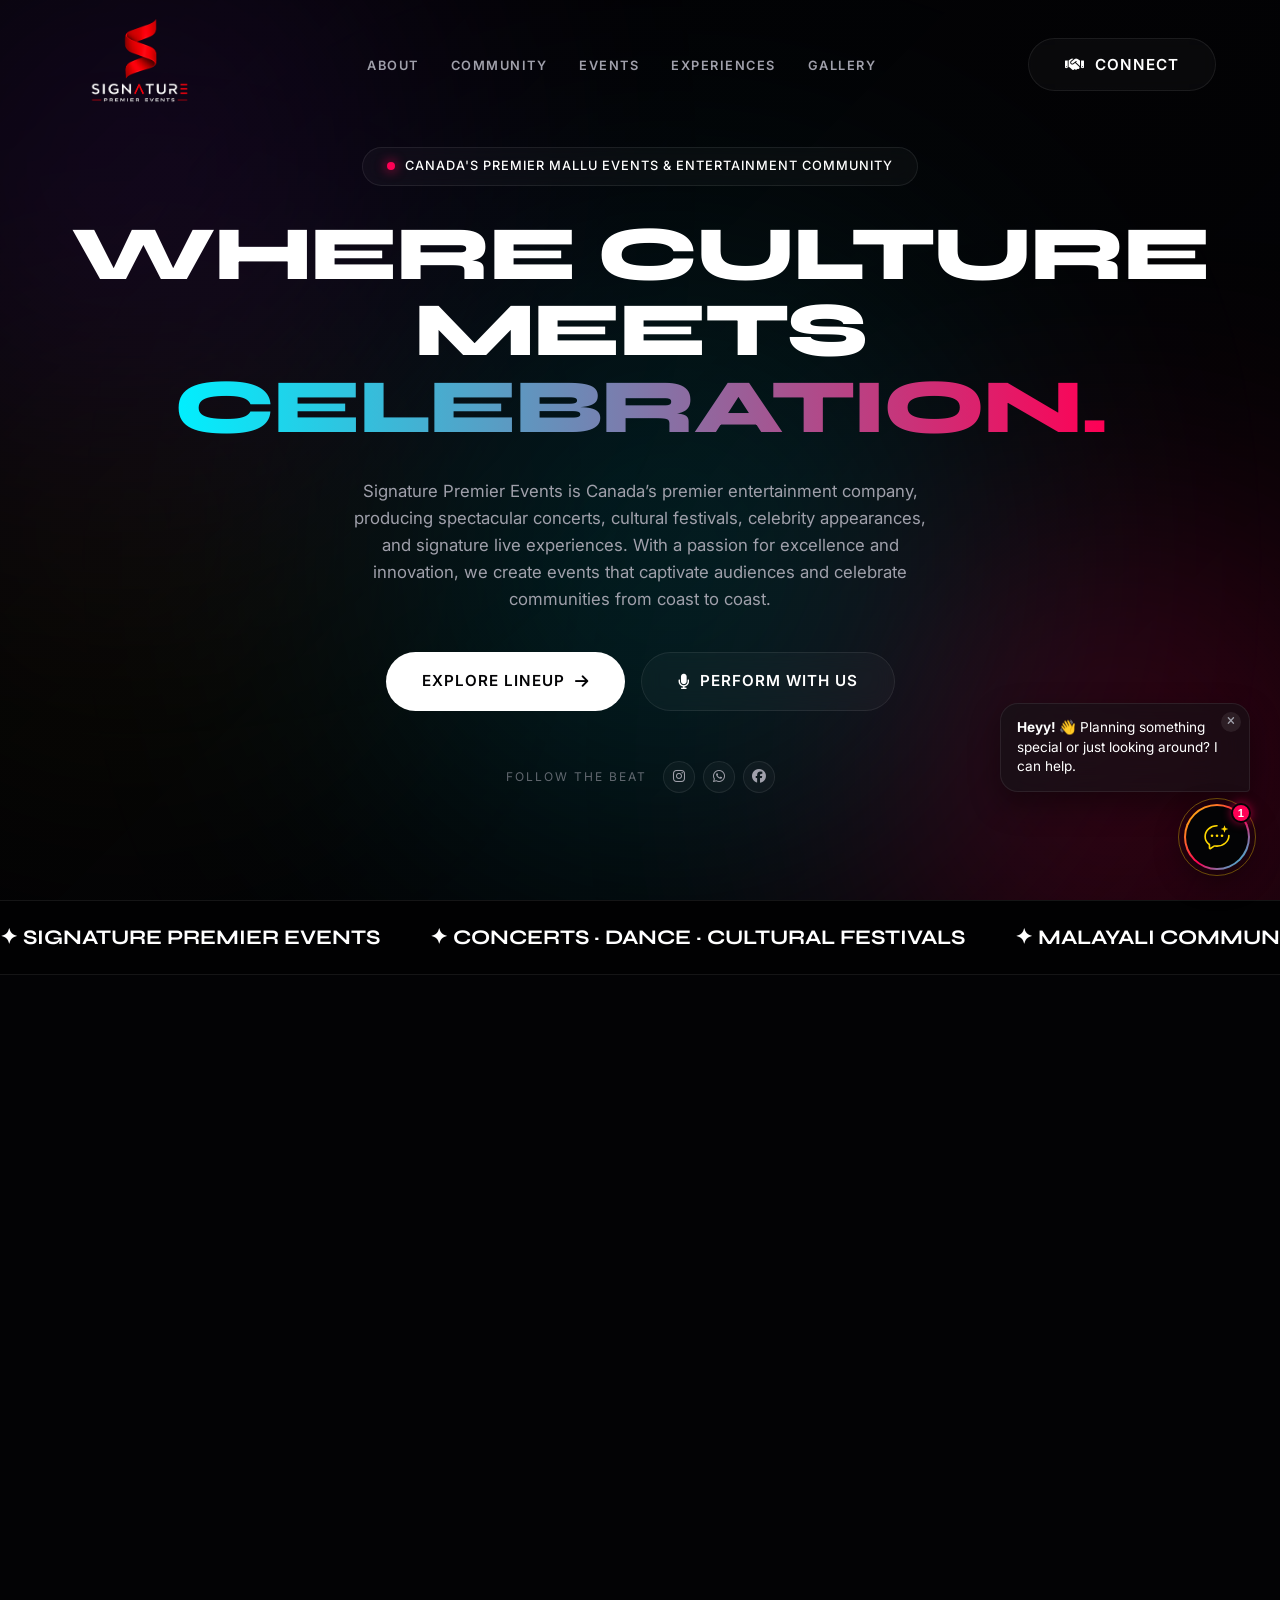
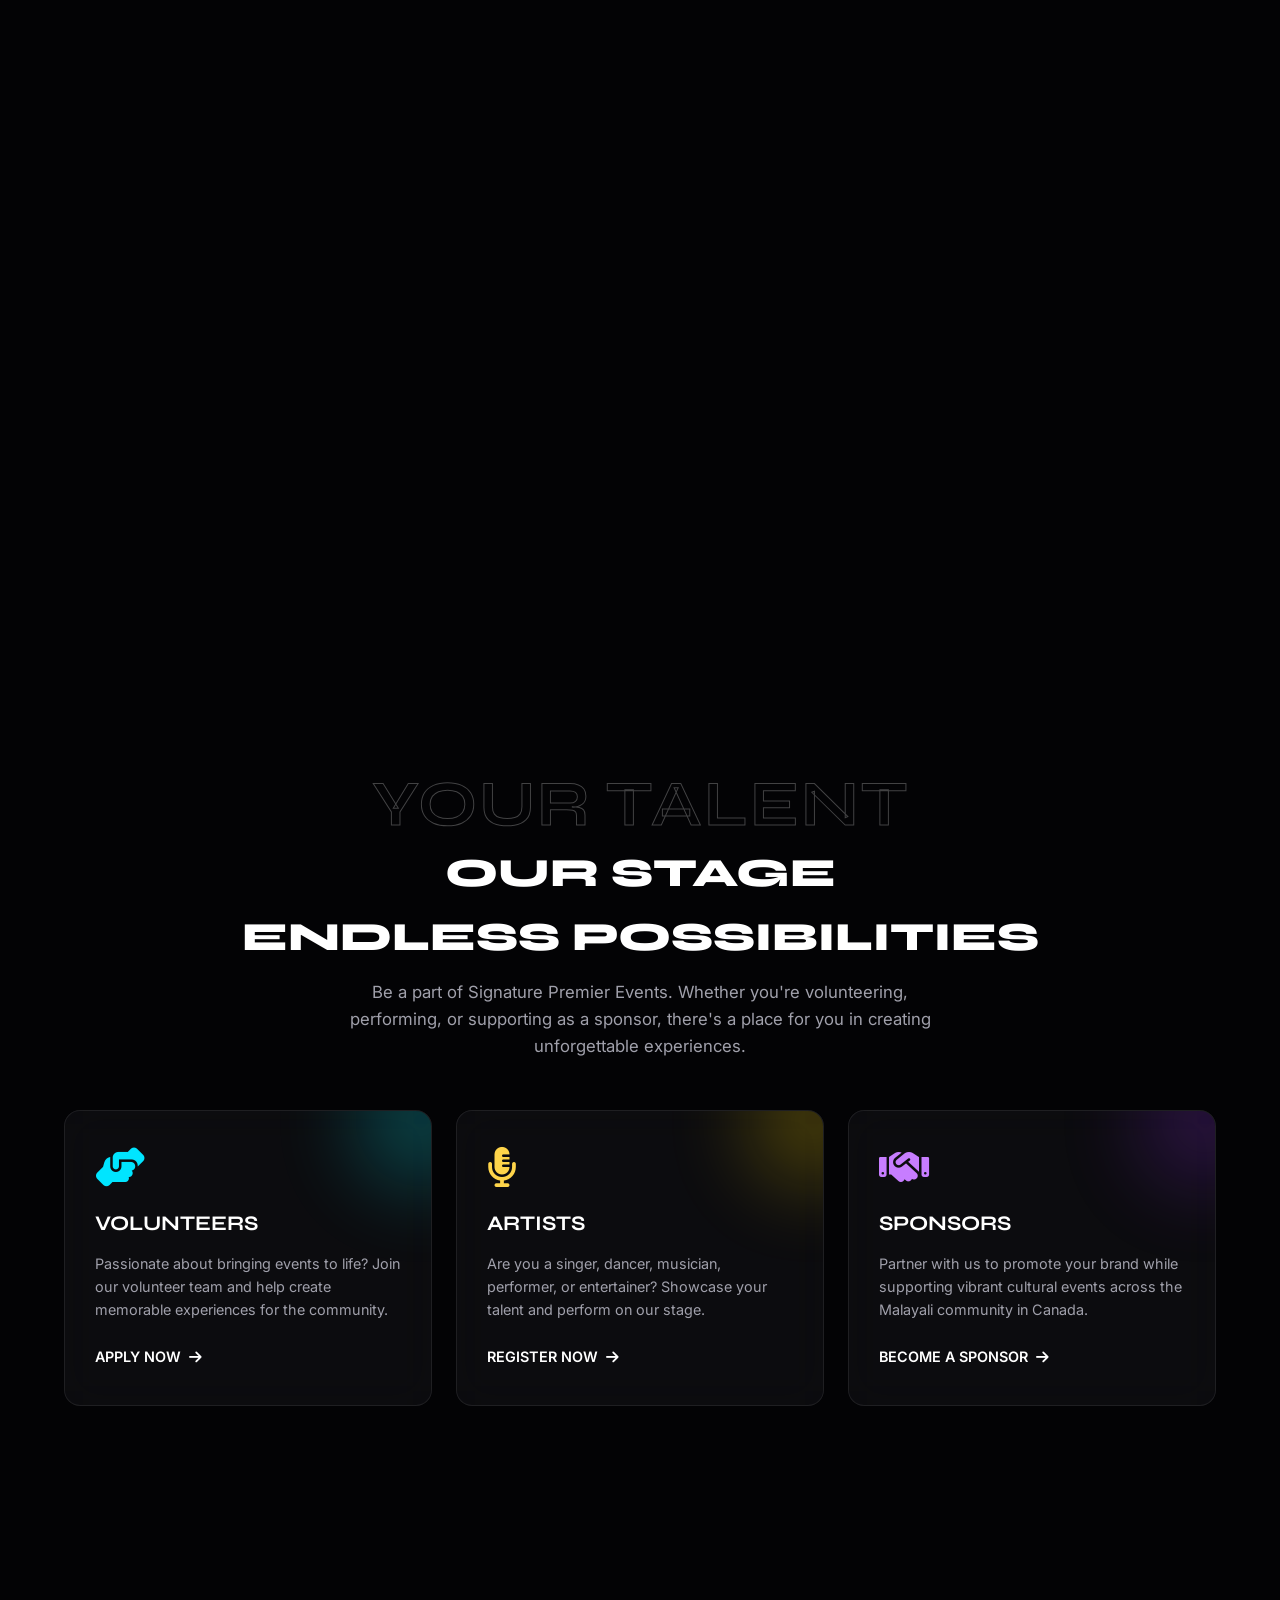
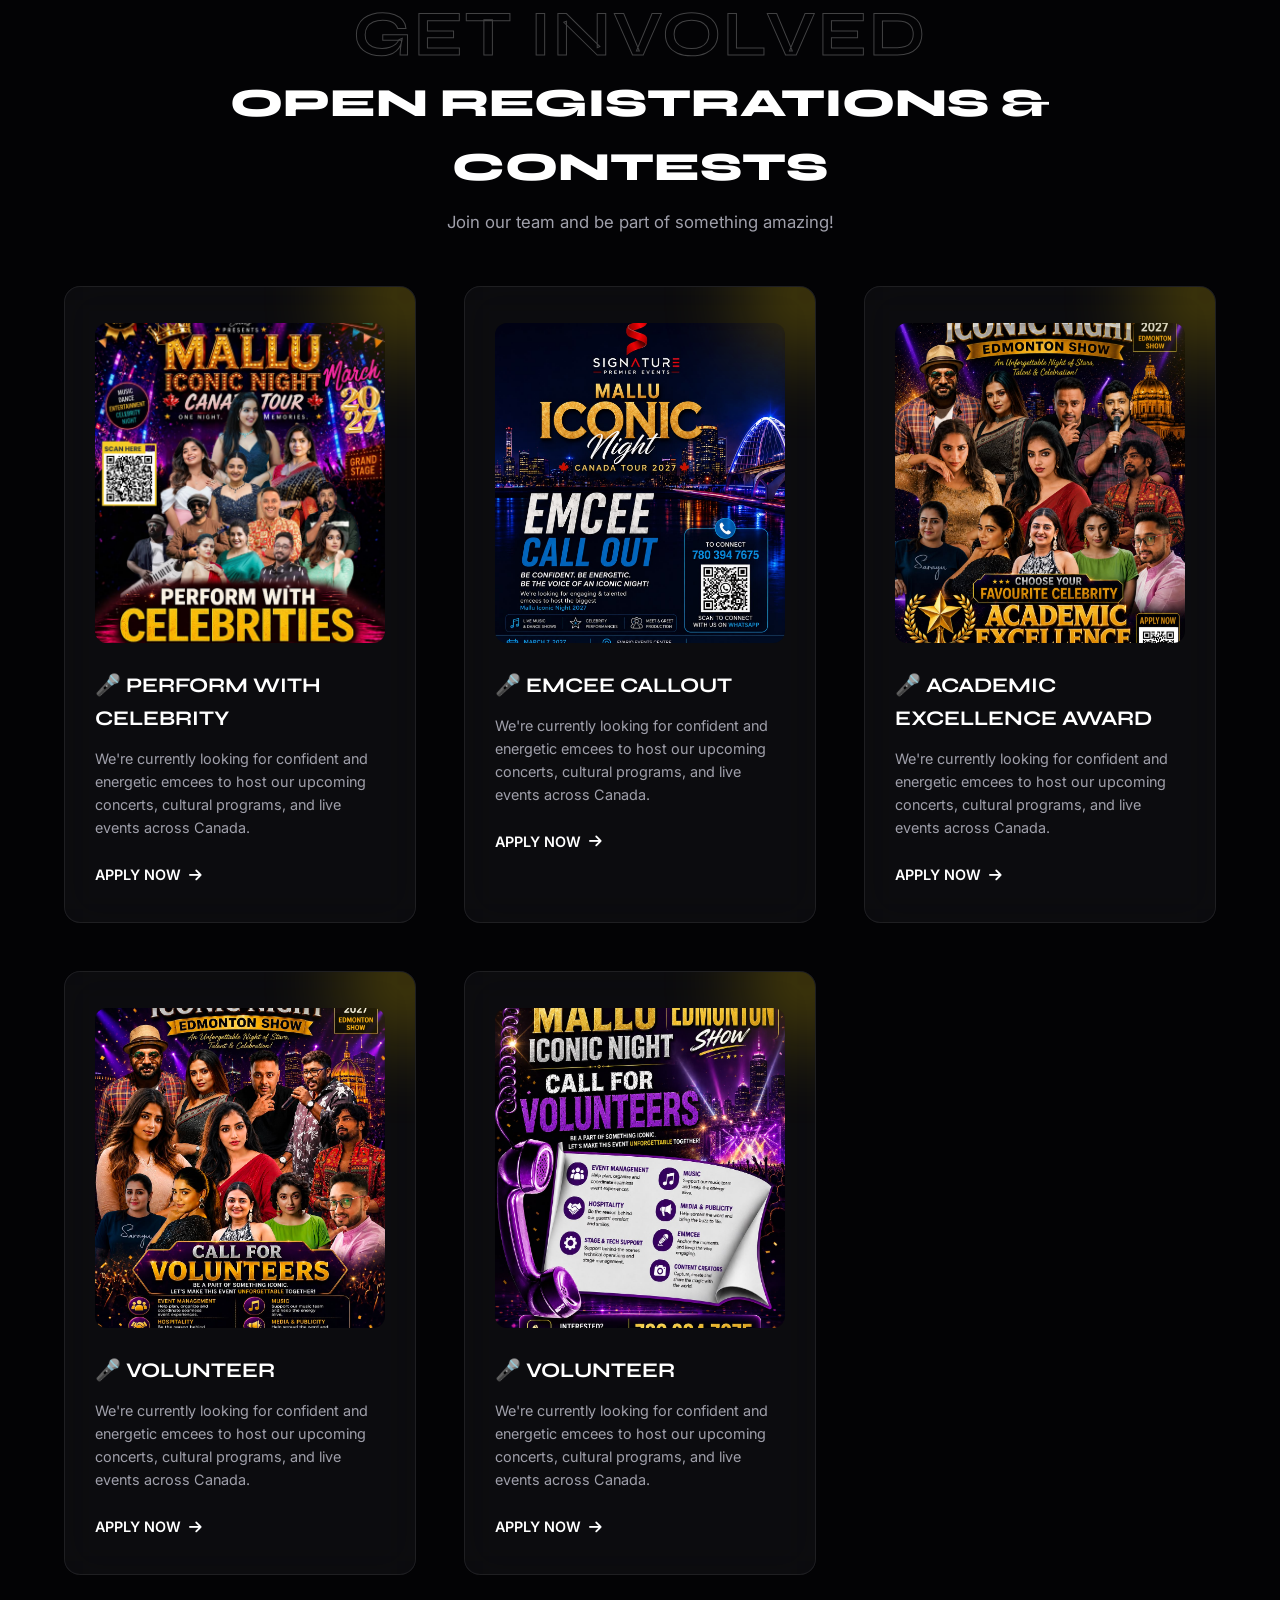
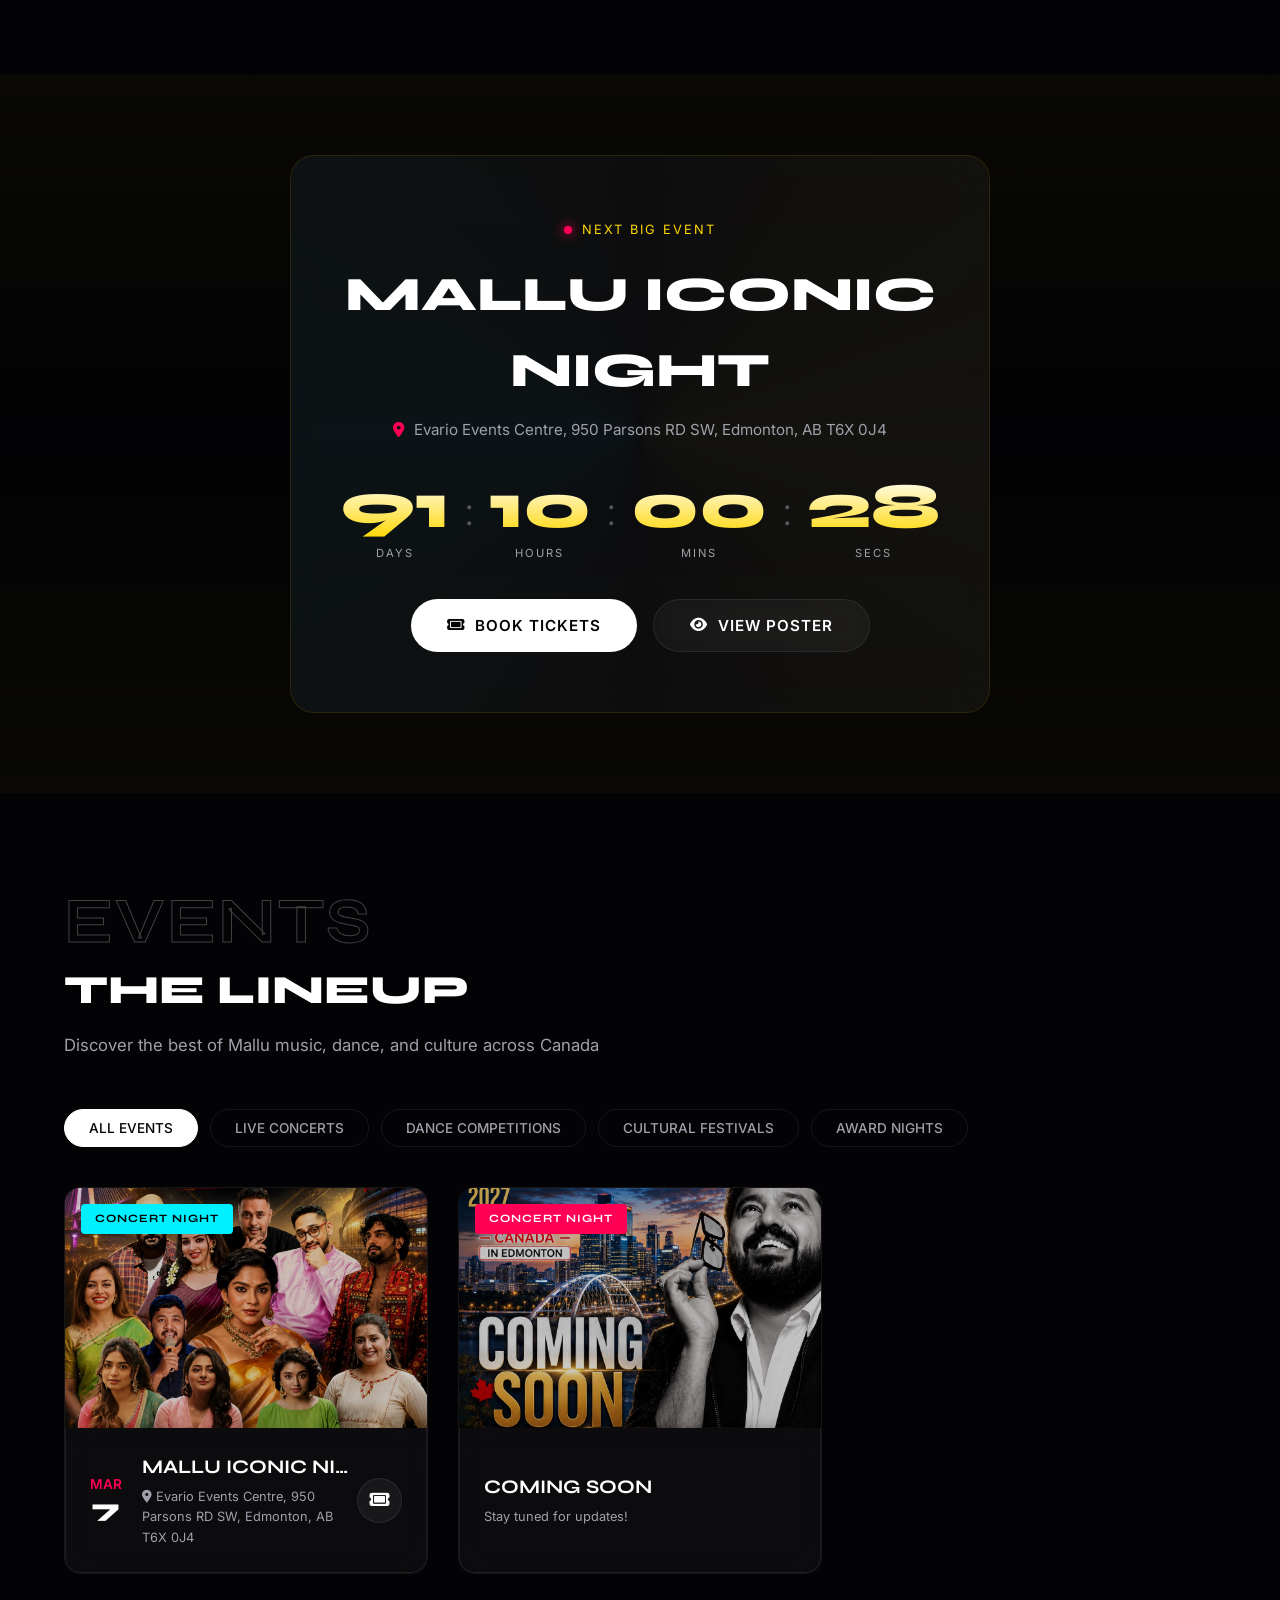
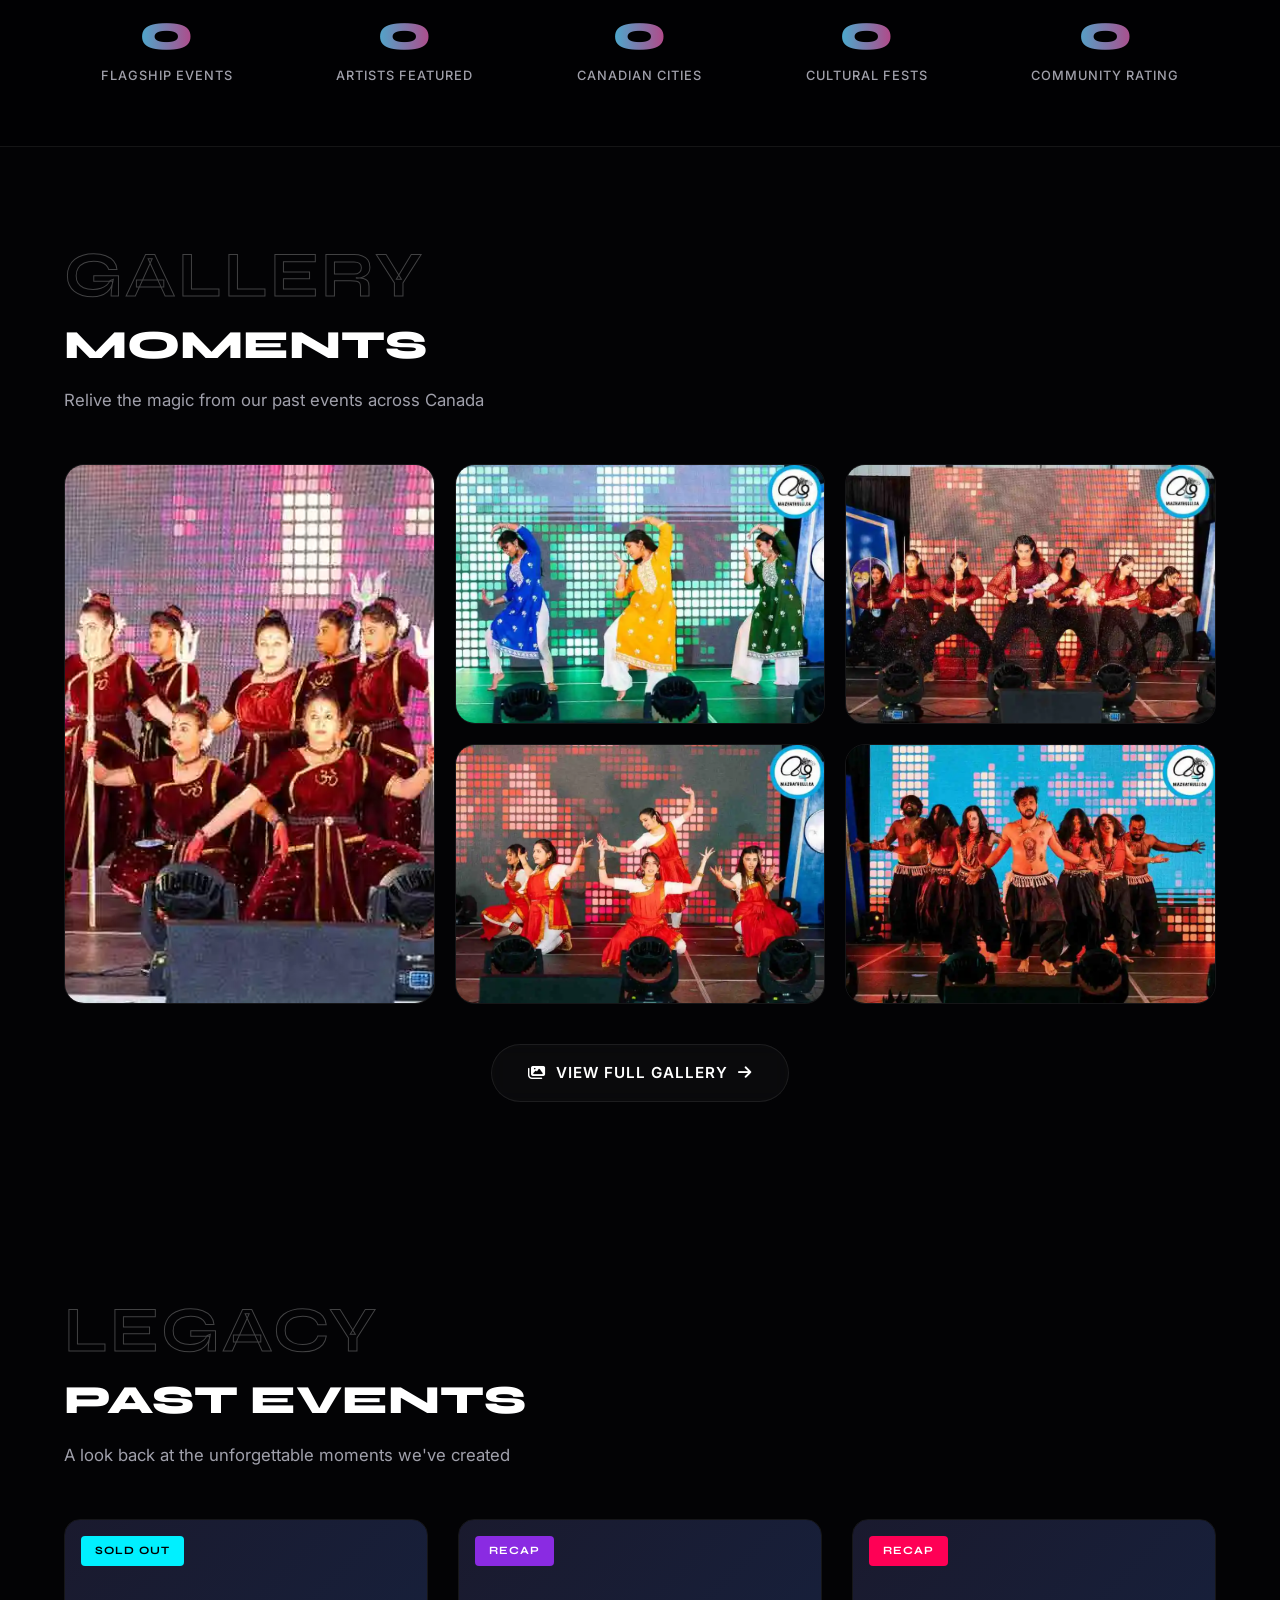
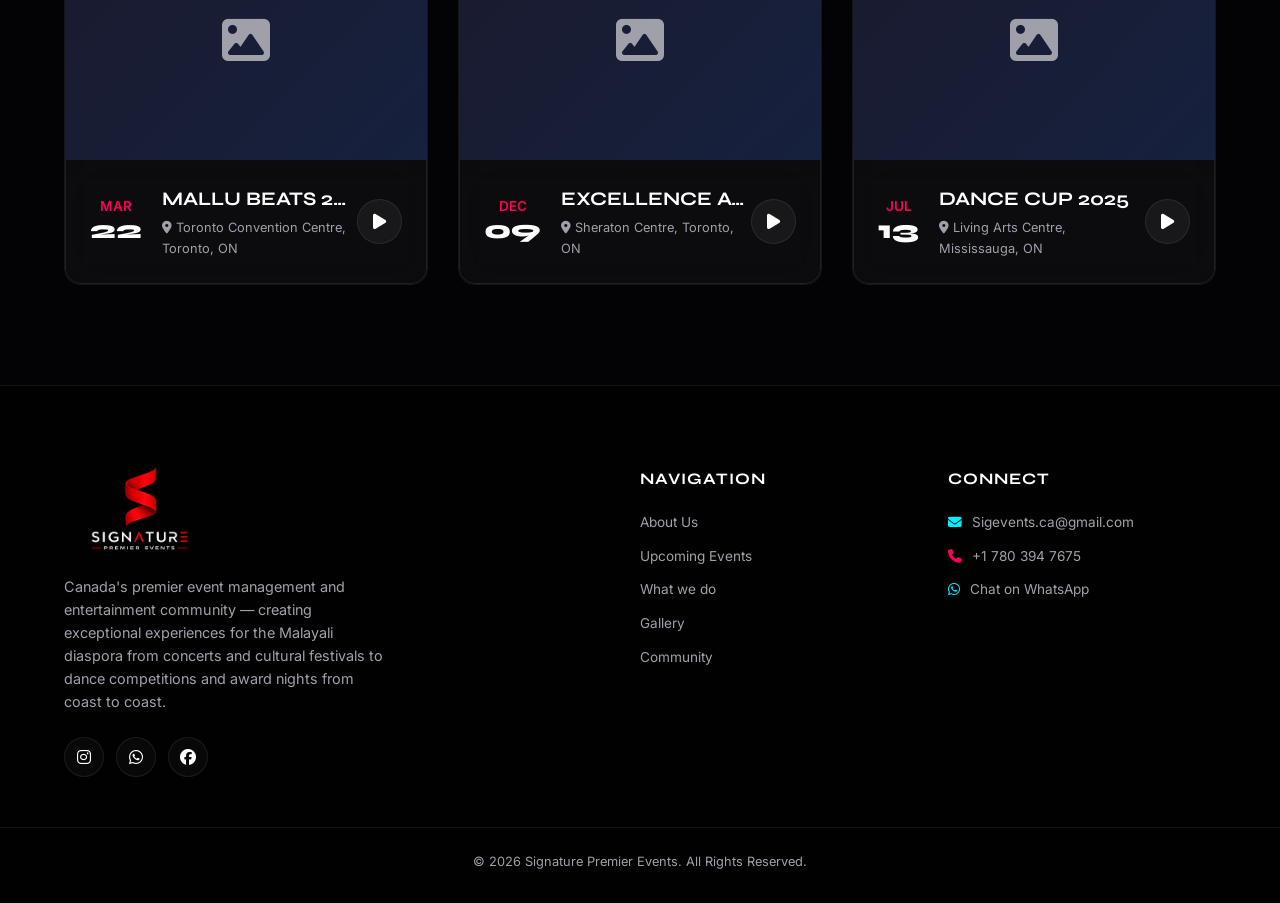
==== commit ca4fc0be: "Initial commit" ====
--- a/index.html
+++ b/index.html
@@ -8,7 +8,7 @@
   <meta name="keywords" content="Mallu events Canada, Malayali events, Signature Premier Events, Malayalee community Canada, cultural events, dance competition, music concert, Onam celebrations, mallu community">
 
   <!-- Favicon -->
-  <link rel="icon" type="image/svg+xml" href="data:image/svg+xml,%3Csvg xmlns='http://www.w3.org/2000/svg' viewBox='0 0 32 32'%3E%3Crect width='32' height='32' rx='8' fill='%23030305'/%3E%3Ctext x='16' y='22' text-anchor='middle' font-size='20' font-family='Arial' font-weight='bold' fill='%23ffd700'%3ES%3C/text%3E%3C/svg%3E">
+  <link rel="icon" type="image/png" href="images/logo.png">
 
   <!-- Premium Fonts: Syne & Inter + Malayalam compatible -->
   <link rel="preconnect" href="https://fonts.googleapis.com">
@@ -44,36 +44,46 @@
 
     <ul class="nav-links">
       <li><a href="#about" class="hover-underline">About</a></li>
+      <li><a href="#community" class="hover-underline">Community</a></li>
       <li><a href="#events" class="hover-underline">Events</a></li>
       <li><a href="#services" class="hover-underline">Experiences</a></li>
-      <li><a href="#gallery" class="hover-underline">Gallery</a></li>
-      <li><a href="#community" class="hover-underline">Community</a></li>
+      <li><a href="gallery.html" class="hover-underline">Gallery</a></li>
+
     </ul>
 
     <div class="nav-actions">
       <button class="btn btn-glass" onclick="openModal('Get In Touch', 'General Enquiry')">
         <i class="fa-solid fa-handshake"></i> Connect
       </button>
-      <div class="menu-toggle" onclick="toggleMenu()" aria-label="Open Menu" role="button" tabindex="0"><i class="fa-solid fa-bars"></i></div>
+      <div class="menu-toggle" onclick="toggleMenu()" aria-label="Open navigation menu" role="button" tabindex="0"><i class="fa-solid fa-bars" aria-hidden="true"></i></div>
     </div>
   </nav>
 
   <!-- MOBILE MENU -->
   <div class="mobile-menu" id="mobileMenu">
-    <div class="mobile-close" onclick="toggleMenu()" aria-label="Close Menu" role="button" tabindex="0"><i class="fa-solid fa-xmark"></i></div>
+    <div class="mobile-close" onclick="toggleMenu()" aria-label="Close navigation menu" role="button" tabindex="0"><i class="fa-solid fa-xmark" aria-hidden="true"></i></div>
     <ul>
       <li><a href="#about" onclick="toggleMenu()">About</a></li>
+      <li><a href="#community" onclick="toggleMenu()">Community</a></li>
       <li><a href="#events" onclick="toggleMenu()">Events</a></li>
       <li><a href="#services" onclick="toggleMenu()">Experiences</a></li>
-      <li><a href="#artists" onclick="toggleMenu()">Artists</a></li>
-      <li><a href="#gallery" onclick="toggleMenu()">Gallery</a></li>
-      <li><a href="#community" onclick="toggleMenu()">Community</a></li>
+      <li><a href="gallery.html" onclick="toggleMenu()">Gallery</a></li>
     </ul>
     <div class="culture-tag">Rooted in Tradition — Thriving in Canada</div>
   </div>
 
   <!-- ==================== HERO ==================== -->
   <header class="hero" id="hero">
+
+      <!-- <video class="hero-video"
+           autoplay
+           muted
+           
+           playsinline
+           preload="auto">
+        <source src="/images/hero-bg.mp4" type="video/mp4">
+    </video> -->
+
     <div class="hero-overlay-pattern"></div>
     <div class="hero-content reveal">
       <div class="tagline glass-pill">
@@ -82,22 +92,41 @@
       <h1 class="hero-title">
         WHERE CULTURE <br> MEETS <span class="text-gradient">CELEBRATION.</span>
       </h1>
-      <p class="hero-desc">Signature Premier Events is Canada's premier event management and entertainment community — bringing the best of Malayali music, dance, cultural festivals, concert nights, and community celebrations to audiences across the country.</p>
+      <p class="hero-desc">Signature Premier Events is Canada’s premier entertainment company, producing spectacular concerts, cultural festivals, celebrity appearances, and signature live experiences. With a passion for excellence and innovation, we create events that captivate audiences and celebrate communities from coast to coast.</p>
 
       <div class="hero-btn-group">
         <a href="#events" class="btn btn-primary">Explore Lineup <i class="fa-solid fa-arrow-right"></i></a>
-        <button class="btn btn-glass" onclick="openModal('Artist Registration', 'Auditions')"><i class="fa-solid fa-microphone"></i> Perform With Us</button>
-      </div>
-
-      <div class="hero-social-strip">
-        <span>Follow the beat</span>
-        <div class="social-strip-links">
-          <a href="#" class="glass-icon-sm" aria-label="Instagram"><i class="fa-brands fa-instagram"></i></a>
-          <a href="#" class="glass-icon-sm" aria-label="WhatsApp"><i class="fa-brands fa-whatsapp"></i></a>
-          <a href="#" class="glass-icon-sm" aria-label="YouTube"><i class="fa-brands fa-youtube"></i></a>
-          <a href="#" class="glass-icon-sm" aria-label="Facebook"><i class="fa-brands fa-facebook"></i></a>
-        </div>
-      </div>
+        <a href="artist-registration.html" class="btn btn-glass"><i class="fa-solid fa-microphone" aria-hidden="true"></i> Perform With Us</a>
+      </div>
+
+<div class="hero-social-strip">
+  <span>Follow the beat</span>
+  <div class="social-strip-links">
+    <a href="https://www.instagram.com/signature_premier_events.inc?igsh=MThtcjRwZDU3NmR4Nw%3D%3D&utm_source=qr"
+       target="_blank"
+       rel="noopener noreferrer"
+       class="glass-icon-sm"
+       aria-label="Instagram">
+      <i class="fa-brands fa-instagram"></i>
+    </a>
+
+    <a href="https://wa.me/17803947675"
+       target="_blank"
+       rel="noopener noreferrer"
+       class="glass-icon-sm"
+       aria-label="WhatsApp">
+      <i class="fa-brands fa-whatsapp"></i>
+    </a>
+
+    <a href="https://www.facebook.com/share/1DFVsWZ91C/?mibextid=wwXIfr"
+       target="_blank"
+       rel="noopener noreferrer"
+       class="glass-icon-sm"
+       aria-label="Facebook">
+      <i class="fa-brands fa-facebook"></i>
+    </a>
+  </div>
+</div>
     </div>
   </header>
 
@@ -129,7 +158,7 @@
     <div class="container">
       <div class="section-header reveal">
         <h2 class="title-outline">ABOUT</h2>
-        <h3 class="title-main">About Signature Premier Events</h3>
+        <h3 class="title-main">Signature Premier Events</h3>
         <p class="subtitle">Building Canada's most vibrant Mallu events community — from coast to coast.</p>
       </div>
 
@@ -137,33 +166,194 @@
         <div class="bento-box box-wide reveal glass-panel">
           <div class="bento-flex">
             <div class="bento-text-block">
-              <p>Signature Premier Events is <strong>Canada's premier event management and entertainment community</strong>, dedicated to creating exceptional experiences for the Malayali diaspora across the country. We specialize in organizing concerts, stage shows, award nights, cultural festivals, dance competitions, and community celebrations in Toronto, Vancouver, Montreal, Calgary, and beyond.</p>
-              <p>From concept to execution, our team delivers high-quality event planning, production, artist management, sponsorship coordination, and audience engagement — bringing together the best of Malayali culture, music, dance, and entertainment under one roof.</p>
-            </div>
-            <button class="btn btn-primary" onclick="openModal('Contact Us', 'About Enquiry')">Get In Touch <i class="fa-solid fa-arrow-right"></i></button>
+  <p>Signature Premier Events is one of <strong>Canada's leading entertainment and event management companies</strong>, bringing communities together through world-class concerts, cultural festivals, celebrity shows, and unforgettable live experiences across the country.</p>
+</div>
+<button class="btn btn-primary" id="aboutKnowMoreBtn">
+    <span class="btn-label">Know More</span> <i class="fa-solid fa-arrow-right"></i>
+</button>
           </div>
         </div>
 
         <div class="bento-box box-small reveal glass-panel hover-glow">
           <div class="bento-icon-wrap"><i class="fa-solid fa-map-location-dot bento-icon text-gold"></i></div>
           <h3>Culture Rooted</h3>
-          <p>Proudly serving the Malayali diaspora across Canada with authentic cultural programming and events.</p>
+          <p>As a proud supporter of the Canadian community, Signature Premier Events has become a trusted platform for showcasing outstanding talent, promoting cultural heritage, and connecting people through extraordinary experiences. Our events have welcomed renowned artists, thousands of attendees, and partners who share our commitment to quality and excellence.</p>
         </div>
 
         <div class="bento-box box-small reveal glass-panel hover-glow">
           <div class="bento-icon-wrap"><i class="fa-solid fa-hands-praying bento-icon text-cyan"></i></div>
           <h3>Culture First</h3>
-          <p>Celebrating Malayali heritage through world-class events, performances, and community gatherings across Canada.</p>
+          <p>Whether it’s an intimate cultural gathering or a spectacular arena-style production, our mission remains the same—to inspire, entertain, and create moments that people will remember for a lifetime.</p>
         </div>
 
         <div class="bento-box box-small reveal glass-panel hover-glow">
           <div class="bento-icon-wrap"><i class="fa-solid fa-people-arrows bento-icon text-pink"></i></div>
           <h3>Community Built</h3>
-          <p>Founded by Mallus, for Mallus — creating spaces where the community connects, celebrates, and thrives.</p>
+          <p>Operating across Toronto, Mississauga, Brampton, Ottawa, Hamilton, Kitchener, London, Windsor, Calgary, Edmonton, Vancouver, Winnipeg, Montreal, Halifax, and beyond, we continue to expand our reach, bringing premium entertainment to communities from coast to coast.</p>
         </div>
       </div>
     </div>
   </section>
+
+  <!-- ==================== Community ==================== -->
+  <section class="auditions-section" id="community">
+  <div class="container">
+    <div class="section-header text-center reveal">
+      <h2 class="title-outline">Your Talent</h2>
+      <h3 class="title-main">Our Stage<br>Endless Possibilities</h3>
+      <p class="subtitle">
+        Be a part of Signature Premier Events. Whether you're volunteering, performing, or supporting as a sponsor, there's a place for you in creating unforgettable experiences.
+      </p>
+    </div>
+
+    <div class="cards-grid">
+      <div class="join-card reveal glass-panel">
+        <div class="card-glow glow-cyan"></div>
+        <i class="fa-solid fa-handshake-angle card-icon"></i>
+        <h4>Volunteers</h4>
+        <p>Passionate about bringing events to life? Join our volunteer team and help create memorable experiences for the community.</p>
+        <a href="volunteer-registration.html" class="btn-text">
+          Apply Now <i class="fa-solid fa-arrow-right"></i>
+        </a>
+      </div>
+
+      <div class="join-card reveal glass-panel">
+        <div class="card-glow glow-gold"></div>
+        <i class="fa-solid fa-microphone-lines card-icon"></i>
+        <h4>Artists</h4>
+        <p>Are you a singer, dancer, musician, performer, or entertainer? Showcase your talent and perform on our stage.</p>
+        <a href="artist-registration.html" class="btn-text">
+          Register Now <i class="fa-solid fa-arrow-right"></i>
+        </a>
+      </div>
+
+      <div class="join-card reveal glass-panel">
+        <div class="card-glow glow-purple"></div>
+        <i class="fa-solid fa-handshake card-icon"></i>
+        <h4>Sponsors</h4>
+        <p>Partner with us to promote your brand while supporting vibrant cultural events across the Malayali community in Canada.</p>
+        <a href="sponsor-registration.html" class="btn-text">
+          Become a Sponsor <i class="fa-solid fa-arrow-right"></i>
+        </a>
+      </div>
+    </div>
+  </div>
+</section>
+
+<!-- ==================== Own the stage ==================== -->
+<section class="auditions-section" id="join-us">
+  <div class="container">
+    <div class="section-header text-center reveal">
+    <h2 class="title-outline">GET INVOLVED</h2>
+      <h3 class="title-main">Open Registrations & Contests</h3>
+      <p class="subtitle">
+Join our team and be part of something amazing!
+      </p>
+    </div>
+
+    <div class="emcee-wrapper reveal">
+
+            <div class="join-card glass-panel">
+              <div class="emcee-image">
+        <img src="images/emcee5.jpeg" alt="Looking for EMCEEs">
+      </div>
+        <div class="card-glow glow-gold"></div>
+
+<br>
+
+        <h4>🎤 Perform with Celebrity</h4>
+
+        <p>
+          We're currently looking for confident and energetic emcees to host our
+          upcoming concerts, cultural programs, and live events across Canada.
+        </p>
+
+        <a href="artist-registration.html" class="btn-text">
+          Apply Now <i class="fa-solid fa-arrow-right" aria-hidden="true"></i>
+        </a>
+      </div>
+
+
+      <div class="join-card glass-panel">
+              <div class="emcee-image">
+        <img src="images/emcee1.jpeg" alt="Looking for EMCEEs">
+      </div>
+        <div class="card-glow glow-gold"></div>
+
+<br>
+
+        <h4>🎤 EMCEE Callout</h4>
+
+        <p>
+          We're currently looking for confident and energetic emcees to host our
+          upcoming concerts, cultural programs, and live events across Canada.
+        </p>
+
+        <a href="emcee-application.html" class="btn-text">
+          Apply Now <i class="fa-solid fa-arrow-right" aria-hidden="true"></i>
+        </a>
+      </div>
+
+      <div class="join-card glass-panel">
+              <div class="emcee-image">
+        <img src="images/emcee2.jpeg" alt="Looking for EMCEEs">
+      </div>
+        <div class="card-glow glow-gold"></div>
+
+<br>
+        <h4>🎤 Academic Excellence Award</h4>
+
+        <p>
+          We're currently looking for confident and energetic emcees to host our
+          upcoming concerts, cultural programs, and live events across Canada.
+        </p>
+
+        <a href="emcee-application.html" class="btn-text">
+          Apply Now <i class="fa-solid fa-arrow-right" aria-hidden="true"></i>
+        </a>
+      </div>
+
+      <div class="join-card glass-panel">
+              <div class="emcee-image">
+        <img src="images/emcee3.jpeg" alt="Looking for EMCEEs">
+      </div>
+        <div class="card-glow glow-gold"></div>
+
+<br>
+        <h4>🎤 Volunteer</h4>
+
+        <p>
+          We're currently looking for confident and energetic emcees to host our
+          upcoming concerts, cultural programs, and live events across Canada.
+        </p>
+
+        <a href="volunteer-registration.html" class="btn-text">
+          Apply Now <i class="fa-solid fa-arrow-right" aria-hidden="true"></i>
+        </a>
+      </div>
+
+      <div class="join-card glass-panel">
+              <div class="emcee-image">
+        <img src="images/emcee4.jpeg" alt="Looking for EMCEEs">
+      </div>
+        <div class="card-glow glow-gold"></div>
+
+<br>
+        <h4>🎤 Volunteer</h4>
+
+        <p>
+          We're currently looking for confident and energetic emcees to host our
+          upcoming concerts, cultural programs, and live events across Canada.
+        </p>
+
+        <a href="volunteer-registration.html" class="btn-text">
+          Apply Now <i class="fa-solid fa-arrow-right" aria-hidden="true"></i>
+        </a>
+      </div>
+
+    </div>
+  </div>
+</section>
 
   <!-- ==================== NEXT EVENT COUNTDOWN ==================== -->
   <section class="countdown-section" id="countdown">
@@ -198,7 +388,7 @@
         </div>
 
         <div class="countdown-actions">
-          <button class="btn btn-primary" onclick="openModal('Mallu Melodies Night', 'Tickets')"><i class="fa-solid fa-ticket"></i> Book Tickets</button>
+          <button class="btn btn-primary" onclick="window.location.href='https://events.mazhathulli.ca/event/mallu-iconic-night-march-2027/'"><i class="fa-solid fa-ticket"></i> Book Tickets</button>
           <button class="btn btn-glass" onclick="openPosterModal()">
   <i class="fa-solid fa-eye"></i> View Poster
 </button>
@@ -232,7 +422,7 @@
             <div class="img-fallback"><i class="fa-solid fa-music"></i></div>
             <div class="event-badge bg-cyan">CONCERT NIGHT</div>
             <div class="event-image-overlay">
-              <button class="btn-icon-sm" onclick="openModal('Mallu Iconic Night', 'Tickets')"><i class="fa-solid fa-ticket"></i> Book</button>
+              <button class="btn-icon-sm" onclick="window.location.href='https://events.mazhathulli.ca/event/mallu-iconic-night-march-2027/'"><i class="fa-solid fa-ticket"></i> Book</button>
             </div>
           </div>
           <div class="event-info glass-panel">
@@ -241,30 +431,32 @@
               <h4>Mallu Iconic Night</h4>
               <p><i class="fa-solid fa-location-dot"></i> Evario Events Centre, 950 Parsons RD SW, Edmonton, AB T6X 0J4</p>
             </div>
-            <button class="btn-icon" onclick="openModal('Mallu Melodies Night', 'Tickets')" aria-label="Get Tickets"><i class="fa-solid fa-ticket"></i></button>
-          </div>
-        </div>
-
-<!--        
-        <div class="event-card reveal" data-category="dance">
+            <button class="btn-icon" onclick="window.location.href='https://events.mazhathulli.ca/event/mallu-iconic-night-march-2027/'" aria-label="Get Tickets"><i class="fa-solid fa-ticket"></i></button>
+          </div>
+        </div>
+
+       
+        <div class="event-card reveal" data-category="music">
           <div class="event-image">
-            <img src="https://images.unsplash.com/photo-1547153760-18fc86324498?auto=format&fit=crop&w=800&q=80" alt="Dance competition performance" loading="lazy" onerror="handleImgError(this)">
+            <img src="images/coming soon1.jpeg" alt="Dance competition performance" loading="lazy" onerror="handleImgError(this)">
             <div class="img-fallback"><i class="fa-solid fa-people-group"></i></div>
-            <div class="event-badge bg-pink">DANCE COMPETITION</div>
+            <div class="event-badge bg-pink">CONCERT NIGHT</div>
             <div class="event-image-overlay">
-              <button class="btn-icon-sm" onclick="openModal('Mallu Dance Showdown', 'Tickets')"><i class="fa-solid fa-ticket"></i> Book</button>
+              <!-- <button class="btn-icon-sm" onclick="openModal('Mallu Dance Showdown', 'Tickets')"><i class="fa-solid fa-ticket"></i> Book</button> -->
             </div>
           </div>
           <div class="event-info glass-panel">
-            <div class="event-date">SEP <span>02</span></div>
+            <!-- <div class="event-date">OCT <span>02</span></div> -->
             <div class="event-details">
-              <h4>Mallu Dance Showdown</h4>
-              <p><i class="fa-solid fa-location-dot"></i> Living Arts Centre, Mississauga, ON</p>
-            </div>
-            <button class="btn-icon" onclick="openModal('Mallu Dance Showdown', 'Tickets')" aria-label="Get Tickets"><i class="fa-solid fa-ticket"></i></button>
-          </div>
-        </div>
-
+              <h4>Coming Soon</h4>
+              <p>
+                <!-- <i class="fa-solid fa-location-dot"></i> -->
+                 Stay tuned for updates!</p>
+            </div>
+            <!-- <button class="btn-icon" onclick="openModal('Mallu Dance Showdown', 'Tickets')" aria-label="Get Tickets"><i class="fa-solid fa-ticket"></i></button> -->
+          </div>
+        </div>
+<!-- 
         
         <div class="event-card reveal" data-category="festival">
           <div class="event-image">
@@ -354,44 +546,44 @@
       <div class="section-header reveal">
         <h2 class="title-outline">EXPERIENCES</h2>
         <h3 class="title-main">What We Craft</h3>
-        <p class="subtitle">End-to-end event production tailored for the Malayali community</p>
+        <p class="subtitle">Creating Extraordinary Experiences. Inspiring Communities. Entertaining Canada.</p>
       </div>
 
       <div class="bento-grid">
         <div class="bento-box box-large reveal glass-panel hover-glow service-card-bg" style="background-image: url('https://images.unsplash.com/photo-1459749411175-04bf5292ceea?auto=format&fit=crop&w=800&q=80');">
           <div class="bento-icon-wrap"><i class="fa-solid fa-compact-disc bento-icon text-cyan"></i></div>
-          <h3>Concerts & Live Music</h3>
+          <h3>Celebrity Concerts & Live Music Shows</h3>
           <p>Showcasing Malayali artists with cutting-edge production, sound, and staging for audiences across Canada.</p>
         </div>
 
         <div class="bento-box box-small reveal glass-panel hover-glow service-card-bg" style="background-image: url('https://images.unsplash.com/photo-1547153760-18fc86324498?auto=format&fit=crop&w=800&q=80');">
           <div class="bento-icon-wrap"><i class="fa-solid fa-person-dancing bento-icon text-pink"></i></div>
-          <h3>Dance Competitions</h3>
+          <h3>Dance Competitions & Award Nights</h3>
           <p>Judged showcases and battles spotlighting rising dancers from the community.</p>
         </div>
 
         <div class="bento-box box-small reveal glass-panel hover-glow service-card-bg" style="background-image: url('https://images.unsplash.com/photo-1514525253161-7a46d19cd819?auto=format&fit=crop&w=800&q=80');">
           <div class="bento-icon-wrap"><i class="fa-solid fa-flag bento-icon text-gold"></i></div>
-          <h3>Cultural Festivals</h3>
+          <h3>Cultural Festivals & Community Events</h3>
           <p>Onam, Vishu, and other celebrations of Malayali heritage and traditions.</p>
         </div>
 
         <div class="bento-box box-small reveal glass-panel hover-glow">
           <div class="bento-icon-wrap"><i class="fa-solid fa-masks-theater bento-icon text-cyan"></i></div>
-          <h3>Stage Shows</h3>
+          <h3>Artist Booking & Artist Management</h3>
           <p>Theatrical performances and cultural showcases that entertain and inspire.</p>
         </div>
 
         <div class="bento-box box-small reveal glass-panel hover-glow service-card-bg" style="background-image: url('https://images.unsplash.com/photo-1511795409834-ef04bbd61622?auto=format&fit=crop&w=800&q=80');">
           <div class="bento-icon-wrap"><i class="fa-solid fa-briefcase bento-icon text-pink"></i></div>
-          <h3>Corporate Events</h3>
+          <h3>Corporate Events & Brand Activations</h3>
           <p>Business events, galas, and private celebrations designed for impact.</p>
         </div>
 
         <div class="bento-box box-wide reveal glass-panel hover-glow" style="background: linear-gradient(135deg, rgba(20,20,30,0.8), rgba(255,215,0,0.08)); border: 1px solid rgba(255,215,0,0.15);">
           <div class="bento-flex">
             <div class="bento-text-block">
-              <h3>End-to-End Event Production</h3>
+              <h3>Event Production & Stage Management</h3>
               <p>Event planning &amp; production, artist management, sponsorship coordination, ticketing, and marketing — we handle every detail of your Mallu cultural event so it lands flawlessly, start to finish.</p>
             </div>
             <button class="btn btn-primary" onclick="openModal('Hire Us', 'Event Curation')">Partner With Us</button>
@@ -408,19 +600,19 @@
   <section class="stats-banner">
     <div class="container stats-flex reveal">
       <div class="stat-item">
-        <h4 class="counter text-gradient" data-target="50">0</h4>
+        <h4 class="counter text-gradient" data-target="10">0</h4>
         <p>Flagship Events</p>
       </div>
       <div class="stat-item">
-        <h4 class="counter text-gradient" data-target="75">0</h4>
+        <h4 class="counter text-gradient" data-target="1000">0</h4>
         <p>Artists Featured</p>
       </div>
       <div class="stat-item">
-        <h4 class="counter text-gradient" data-target="30">0</h4>
+        <h4 class="counter text-gradient" data-target="10">0</h4>
         <p>Canadian Cities</p>
       </div>
       <div class="stat-item">
-        <h4 class="counter text-gradient" data-target="25">0</h4>
+        <h4 class="counter text-gradient" data-target="10">0</h4>
         <p>Cultural Fests</p>
       </div>
       <div class="stat-item">
@@ -441,52 +633,47 @@
 
       <div class="masonry-gallery reveal" id="masonryGallery">
         <div class="gallery-item" onclick="openLightbox(0)" onkeydown="if(event.key==='Enter'||event.key===' ') { event.preventDefault(); openLightbox(0); }" role="button" tabindex="0">
-          <img src="https://images.unsplash.com/photo-1492684223066-81342ee5ff30?auto=format&fit=crop&w=800&q=80" alt="Event crowd with stage lights" loading="lazy" onerror="this.style.display='none'">
+          <img src="images/gal1.webp" alt="Event crowd with stage lights" loading="lazy" onerror="this.style.display='none'">
           <div class="gallery-overlay">
             <i class="fa-solid fa-expand"></i>
             <span>Concert Night</span>
           </div>
         </div>
         <div class="gallery-item" onclick="openLightbox(1)" onkeydown="if(event.key==='Enter'||event.key===' ') { event.preventDefault(); openLightbox(1); }" role="button" tabindex="0">
-          <img src="https://images.unsplash.com/photo-1501386761578-eac5c94b800a?auto=format&fit=crop&w=800&q=80" alt="Live concert performance" loading="lazy" onerror="this.style.display='none'">
+          <img src="images/gal2.webp" alt="Live concert performance" loading="lazy" onerror="this.style.display='none'">
           <div class="gallery-overlay">
             <i class="fa-solid fa-expand"></i>
             <span>Live Performance</span>
           </div>
         </div>
         <div class="gallery-item" onclick="openLightbox(2)" onkeydown="if(event.key==='Enter'||event.key===' ') { event.preventDefault(); openLightbox(2); }" role="button" tabindex="0">
-          <img src="https://images.unsplash.com/photo-1516450360452-9312f5e86fc7?auto=format&fit=crop&w=800&q=80" alt="Festival celebration with crowd" loading="lazy" onerror="this.style.display='none'">
+          <img src="images/gal3.webp" alt="Festival celebration with crowd" loading="lazy" onerror="this.style.display='none'">
           <div class="gallery-overlay">
             <i class="fa-solid fa-expand"></i>
             <span>Cultural Festival</span>
           </div>
         </div>
         <div class="gallery-item" onclick="openLightbox(3)" onkeydown="if(event.key==='Enter'||event.key===' ') { event.preventDefault(); openLightbox(3); }" role="button" tabindex="0">
-          <img src="https://images.unsplash.com/photo-1470229722913-7c0e2dbbafd3?auto=format&fit=crop&w=800&q=80" alt="Concert crowd with hands up" loading="lazy" onerror="this.style.display='none'">
+          <img src="images/gal4.webp" alt="Concert crowd with hands up" loading="lazy" onerror="this.style.display='none'">
           <div class="gallery-overlay">
             <i class="fa-solid fa-expand"></i>
             <span>Concert Crowd</span>
           </div>
         </div>
         <div class="gallery-item" onclick="openLightbox(4)" onkeydown="if(event.key==='Enter'||event.key===' ') { event.preventDefault(); openLightbox(4); }" role="button" tabindex="0">
-          <img src="https://images.unsplash.com/photo-1429962714451-bb934ecdc4ec?auto=format&fit=crop&w=800&q=80" alt="Stage performance with lights" loading="lazy" onerror="this.style.display='none'">
+          <img src="images/gal5.webp" alt="Stage performance with lights" loading="lazy" onerror="this.style.display='none'">
           <div class="gallery-overlay">
             <i class="fa-solid fa-expand"></i>
             <span>Stage Show</span>
           </div>
         </div>
-        <div class="gallery-item" onclick="openLightbox(5)" onkeydown="if(event.key==='Enter'||event.key===' ') { event.preventDefault(); openLightbox(5); }" role="button" tabindex="0">
-          <img src="https://images.unsplash.com/photo-1533174072545-7a4b6ad7a6c3?auto=format&fit=crop&w=800&q=80" alt="Festival night with lights" loading="lazy" onerror="this.style.display='none'">
-          <div class="gallery-overlay">
-            <i class="fa-solid fa-expand"></i>
-            <span>Festival Night</span>
-          </div>
-        </div>
-      </div>
-
-      <!-- <div class="text-center reveal" style="margin-top: 2rem;">
-        <button class="btn btn-glass" onclick="openModal('Media Request', 'Gallery')"><i class="fa-solid fa-images"></i> Request Full Photo Archive</button>
-      </div> -->
+      </div>
+
+      <div class="text-center reveal" style="margin-top: 2.5rem;">
+        <a href="gallery.html" class="btn btn-glass" id="galleryPageBtn">
+          <i class="fa-solid fa-images"></i> View Full Gallery <i class="fa-solid fa-arrow-right"></i>
+        </a>
+      </div>
     </div>
   </section>
 
@@ -653,7 +840,7 @@
   </section> -->
 
   <!-- ==================== SPONSORS & PARTNERS ==================== -->
-  <section class="sponsors-section" id="sponsors">
+  <!-- <section class="sponsors-section" id="sponsors">
     <div class="container">
       <div class="section-header reveal">
         <h2 class="title-outline">PARTNERS</h2>
@@ -688,10 +875,10 @@
         </div>
       </div>
     </div>
-  </section>
+  </section> -->
 
   <!-- ==================== GET INVOLVED / COMMUNITY ==================== -->
-  <section class="auditions-section" id="community">
+  <!-- <section class="auditions-section" id="community">
     <div class="container">
       <div class="section-header text-center reveal">
         <h2 class="title-outline">COMMUNITY</h2>
@@ -721,8 +908,8 @@
         </div>
       </div>
     </div>
-  </section>
-
+  </section> -->
+ 
   <!-- ==================== OWN THE STAGE ==================== -->
 <!-- <section class="auditions-section" id="join-us">
   <div class="container">
@@ -751,43 +938,9 @@
   </div>
 </section> -->
 
-<section class="auditions-section" id="join-us">
-  <div class="container">
-    <div class="section-header text-center reveal">
-      <h2 class="title-outline">JOIN US</h2>
-      <h3 class="title-main">Looking for EMCEEs</h3>
-      <p class="subtitle">
-        Become the voice of Signature Premier Events and host unforgettable experiences across Canada.
-      </p>
-    </div>
-
-    <div class="emcee-wrapper reveal">
-
-      <div class="emcee-image">
-        <img src="./images/WhatsApp Image 2026-07-21 at 15.56.57.jpeg" alt="Looking for EMCEEs">
-      </div>
-
-      <div class="join-card glass-panel">
-        <div class="card-glow glow-gold"></div>
-
-        <h4>🎤 Join Our EMCEE Team</h4>
-
-        <p>
-          We're currently looking for confident and energetic emcees to host our
-          upcoming concerts, cultural programs, and live events across Canada.
-        </p>
-
-        <button class="btn-text"
-          onclick="openModal('EMCEE Application', 'Join Our Team')">
-          Apply Now <i class="fa-solid fa-arrow-right"></i>
-        </button>
-      </div>
-
-    </div>
-  </div>
-</section>
+
   <!-- ==================== LATEST NEWS / BLOG ==================== -->
-  <section class="events-section" id="news">
+  <!-- <section class="events-section" id="news">
     <div class="container">
       <div class="section-header reveal">
         <h2 class="title-outline">UPDATES</h2>
@@ -796,23 +949,13 @@
       </div>
 
       <div class="events-grid">
-        <div class="event-card reveal">
-          <div class="event-image">
-            <img src="https://images.unsplash.com/photo-1511671782779-c97d3d27a1d4?auto=format&fit=crop&w=800&q=80" alt="Behind the scenes at concert" loading="lazy" onerror="handleImgError(this)">
-            <div class="img-fallback"><i class="fa-solid fa-newspaper"></i></div>
-            <div class="event-badge bg-cyan">BEHIND THE SCENES</div>
-          </div>
-          <div class="event-info glass-panel">
-            <div class="event-date" style="color: var(--color-gray); font-size: 0.8rem;">JUL 15</div>
-            <div class="event-details">
-              <h4 style="font-size: 1rem;">How We Built the Stage for Mallu Melodies Night</h4>
-              <p style="font-size: 0.8rem;">A behind-the-scenes look at the production that brought our biggest concert to life.</p>
-            </div>
-            <button class="btn-icon" onclick="openModal('Read Article', 'News')" aria-label="Read More" style="width: 40px; height: 40px; font-size: 0.9rem;"><i class="fa-solid fa-arrow-right"></i></button>
-          </div>
-        </div>
-
-        <div class="event-card reveal">
+        <div class="emcee-wrapper reveal">
+          <div class="emcee-image">
+            <img src="/images/coming soon1.jpeg" alt="Behind the scenes at concert" loading="lazy" onerror="handleImgError(this)">
+          </div>
+        </div> -->
+
+        <!-- <div class="event-card reveal">
           <div class="event-image">
             <img src="https://images.unsplash.com/photo-1540575467063-178a50c2df87?auto=format&fit=crop&w=800&q=80" alt="Audience at event" loading="lazy" onerror="handleImgError(this)">
             <div class="img-fallback"><i class="fa-solid fa-newspaper"></i></div>
@@ -826,8 +969,8 @@
             </div>
             <button class="btn-icon" onclick="openModal('Read Article', 'News')" aria-label="Read More" style="width: 40px; height: 40px; font-size: 0.9rem;"><i class="fa-solid fa-arrow-right"></i></button>
           </div>
-        </div>
-
+        </div> -->
+<!-- 
         <div class="event-card reveal">
           <div class="event-image">
             <img src="https://images.unsplash.com/photo-1470229722913-7c0e2dbbafd3?auto=format&fit=crop&w=800&q=80" alt="Concert crowd" loading="lazy" onerror="handleImgError(this)">
@@ -843,8 +986,8 @@
           </div>
         </div>
       </div>
-    </div>
-  </section>
+    </div> -->
+  <!-- </section> -->
 
   <!-- ==================== NEWSLETTER ==================== -->
   <!-- <section class="newsletter-section" id="newsletter">
@@ -867,7 +1010,7 @@
   </section> -->
 
   <!-- ==================== MODAL ==================== -->
-  <div class="modal-overlay" id="modalOverlay">
+  <!-- <div class="modal-overlay" id="modalOverlay">
     <div class="modal-content glass-panel">
       <button class="modal-close" onclick="closeModal()" aria-label="Close Modal"><i class="fa-solid fa-xmark"></i></button>
       <div class="modal-header">
@@ -894,7 +1037,56 @@
         <button type="submit" class="btn btn-primary btn-full">Submit Application <i class="fa-solid fa-paper-plane"></i></button>
       </form>
     </div>
+  </div> -->
+  <!-- ==================== MODAL ==================== -->
+<div class="modal-overlay" id="modalOverlay">
+  <div class="modal-content glass-panel">
+
+    <button class="modal-close" onclick="closeModal()" aria-label="Close Modal">
+      <i class="fa-solid fa-xmark"></i>
+    </button>
+
+    <div class="modal-header">
+      <h3 id="modalTitle">Register Interest</h3>
+      <p id="modalSub">Complete the form below to get started.</p>
+    </div>
+
+    <form id="contactForm" action="https://api.web3forms.com/submit" method="POST" onsubmit="handleFormSubmit(event)">
+
+      <!-- Web3Forms Access Key -->
+      <input type="hidden" name="access_key" value="47f78b4e-8d7f-46b4-9971-584ab32c5a1d">
+
+      <!-- Subject (we'll update this dynamically in JavaScript) -->
+      <input type="hidden" name="subject" id="formSubject" value="Website Enquiry">
+
+      <div class="input-group">
+        <input type="text" id="name" name="name" required placeholder=" " autocomplete="name">
+        <label for="name">Full Name</label>
+      </div>
+
+      <div class="input-group">
+        <input type="email" id="email" name="email" required placeholder=" " autocomplete="email">
+        <label for="email">Email Address</label>
+      </div>
+
+      <div class="input-group">
+        <input type="tel" id="phone" name="phone" required placeholder=" " autocomplete="tel">
+        <label for="phone">Phone / WhatsApp</label>
+      </div>
+
+      <div class="input-group">
+        <textarea id="notes" name="message" rows="3" placeholder=" " autocomplete="off"></textarea>
+        <label for="notes">Links / Portfolio / Notes</label>
+      </div>
+
+      <button type="submit" class="btn btn-primary btn-full">
+        Submit Application <i class="fa-solid fa-paper-plane"></i>
+      </button>
+
+    </form>
+
   </div>
+</div>
 
 
   <!-- ==================== POSTER MODAL ==================== -->
@@ -921,29 +1113,119 @@
 </div>
 
 
+  <!-- ==================== ABOUT MODAL ==================== -->
+<div class="modal-overlay" id="aboutModalOverlay">
+  <div class="modal-content glass-panel about-modal-content">
+
+    <button class="modal-close" id="aboutModalClose" aria-label="Close About Modal">
+      <i class="fa-solid fa-xmark"></i>
+    </button>
+
+    <div class="about-modal-scroll">
+
+      <div class="modal-header">
+        <h3>About Signature Premier Events</h3>
+      </div>
+
+      <div class="about-modal-body">
+
+        <p>Signature Premier Events is one of Canada's leading entertainment and event management companies, dedicated to creating unforgettable live experiences that unite communities through culture, music, and celebration.</p>
+
+        <p>We specialize in producing world-class concerts, celebrity shows, cultural festivals, award nights, dance competitions, corporate events, and large-scale community celebrations across Canada.</p>
+
+        <hr class="about-modal-divider">
+
+        <h4>Delivering Excellence</h4>
+        <p>Driven by passion, creativity, and innovation, our experienced team manages every stage of an event—from concept development and strategic planning to production, artist management, sponsorship acquisition, marketing, ticketing, logistics, and seamless on-site execution.</p>
+        <p>Every event is carefully designed to deliver exceptional entertainment while creating meaningful memories for audiences of all ages.</p>
+
+        <h4>Building Communities Through Entertainment</h4>
+        <p>As a proud supporter of Canada's diverse communities, Signature Premier Events has become a trusted platform for showcasing exceptional talent, celebrating cultural heritage, and bringing people together through extraordinary experiences.</p>
+        <p>Our events have featured renowned artists, welcomed thousands of attendees, and partnered with organizations that share our commitment to excellence and community impact.</p>
+
+        <h4>Serving Communities Across Canada</h4>
+        <p>We proudly organize events across Toronto, Mississauga, Brampton, Ottawa, Hamilton, Kitchener, London, Windsor, Calgary, Edmonton, Vancouver, Winnipeg, Montreal, Halifax, and many more cities, continuing to bring premium entertainment to communities from coast to coast.</p>
+        <p>Whether it's an intimate cultural gathering or a spectacular arena-style production, our mission remains the same—to inspire, entertain, and create unforgettable moments that last a lifetime.</p>
+
+        <hr class="about-modal-divider">
+
+        <h4>Our Vision</h4>
+        <p>To become Canada's most trusted and innovative entertainment company by delivering world-class live experiences that celebrate diversity, culture, and community.</p>
+
+        <hr class="about-modal-divider">
+
+        <h4>Our Mission</h4>
+        <p>To produce exceptional events through creativity, professionalism, and innovation while connecting people through unforgettable entertainment experiences.</p>
+
+        <hr class="about-modal-divider">
+
+        <h4>What We Do</h4>
+        <ul class="about-modal-list">
+          <li>Celebrity Concerts &amp; Live Music Shows</li>
+          <li>Cultural Festivals &amp; Community Events</li>
+          <li>Dance Competitions &amp; Award Nights</li>
+          <li>Artist Booking &amp; Artist Management</li>
+          <li>Corporate Events &amp; Brand Activations</li>
+          <li>Event Production &amp; Stage Management</li>
+          <li>Sponsorship &amp; Partnership Management</li>
+          <li>Marketing &amp; Digital Promotions</li>
+          <li>Ticketing &amp; Audience Management</li>
+          <li>Audio, Video &amp; Live Streaming Solutions</li>
+        </ul>
+
+        <div class="about-modal-signoff">
+          <strong>Signature Premier Events</strong>
+          <em>Creating Extraordinary Experiences. Inspiring Communities. Entertaining Canada.</em>
+        </div>
+
+      </div>
+    </div>
+
+  </div>
+</div>
+
+
   <!-- TOAST NOTIFICATION CONTAINER -->
-  <div class="toast-container" id="toastContainer"></div>
-
-  <!-- SCROLL TO TOP BUTTON -->
+  <div class="toast-container" id="toastContainer" role="status" aria-live="polite"></div>
+
+  <!-- SCROLL TO TOP BUTTON
   <button class="scroll-to-top" id="scrollToTop" aria-label="Scroll to top">
     <i class="fa-solid fa-arrow-up"></i>
-  </button>
+  </button> -->
 
   <!-- ==================== FOOTER ==================== -->
   <footer>
     <div class="container footer-grid">
       <div class="footer-brand">
      <a href="#" class="logo-link">
-      <img src="images/logo.png" alt="Signature Events Logo" class="brand-logo" id="navLogo">
+      <img src="images/logo.png" alt="Signature Premier Events" class="brand-logo">
     </a>
         <p>Canada's premier event management and entertainment community — creating exceptional experiences for the Malayali diaspora from concerts and cultural festivals to dance competitions and award nights from coast to coast.</p>
-        <div class="social-links">
-          <a href="#" class="glass-icon" aria-label="Instagram"><i class="fa-brands fa-instagram"></i></a>
-          <a href="#" class="glass-icon" aria-label="WhatsApp"><i class="fa-brands fa-whatsapp"></i></a>
-          <a href="#" class="glass-icon" aria-label="YouTube"><i class="fa-brands fa-youtube"></i></a>
-          <a href="#" class="glass-icon" aria-label="Facebook"><i class="fa-brands fa-facebook"></i></a>
-          <a href="#" class="glass-icon" aria-label="Spotify"><i class="fa-brands fa-spotify"></i></a>
-        </div>
+<div class="social-links">
+  <a href="https://www.instagram.com/signature_premier_events.inc?igsh=MThtcjRwZDU3NmR4Nw%3D%3D&utm_source=qr"
+     target="_blank"
+     rel="noopener noreferrer"
+     class="glass-icon"
+     aria-label="Instagram">
+    <i class="fa-brands fa-instagram"></i>
+  </a>
+
+  <a href="https://wa.me/17803947675"
+     target="_blank"
+     rel="noopener noreferrer"
+     class="glass-icon"
+     aria-label="WhatsApp">
+    <i class="fa-brands fa-whatsapp"></i>
+  </a>
+
+  <a href="https://www.facebook.com/share/1DFVsWZ91C/?mibextid=wwXIfr"
+     target="_blank"
+     rel="noopener noreferrer"
+     class="glass-icon"
+     aria-label="Facebook">
+    <i class="fa-brands fa-facebook"></i>
+  </a>
+</div>
       </div>
 
       <div class="footer-links">
@@ -952,26 +1234,114 @@
           <li><a href="#about">About Us</a></li>
           <li><a href="#events">Upcoming Events</a></li>
           <li><a href="#services">What we do</a></li>
-          <li><a href="#gallery">Gallery</a></li>
+          <li><a href="gallery.html">Gallery</a></li>
           <li><a href="#community">Community</a></li>
-          <li><a href="#news">Latest News</a></li>
+          <!-- <li><a href="#news">Latest News</a></li> -->
         </ul>
       </div>
-
-      <div class="footer-contact">
-        <h4>Connect</h4>
-        <ul>
-          <li><i class="fa-solid fa-envelope text-cyan"></i> hello@signaturepremierevents.in</li>
-          <li><i class="fa-solid fa-phone text-pink"></i> +91 999 555 LIVE</li>
-          <li><i class="fa-solid fa-location-dot text-gold"></i> Toronto · Vancouver · Montreal · Calgary</li>
-          <li><i class="fa-brands fa-whatsapp text-cyan"></i> WhatsApp Community</li>
-        </ul>
-      </div>
+<div class="footer-contact">
+  <h4>Connect</h4>
+  <ul>
+    <li>
+      <i class="fa-solid fa-envelope text-cyan"></i>
+      <a href="mailto:Sigevents.ca@gmail.com">Sigevents.ca@gmail.com</a>
+    </li>
+
+    <li>
+      <i class="fa-solid fa-phone text-pink"></i>
+      <a href="tel:+17803947675">+1 780 394 7675</a>
+    </li>
+
+    <!-- <li>
+      <i class="fa-solid fa-location-dot text-gold"></i>
+      6387 King Wynd SW,<br>
+      Edmonton, Alberta,<br>
+      T6W 5J3, Canada
+    </li> -->
+
+    <li>
+      <i class="fa-brands fa-whatsapp text-cyan"></i>
+      <a href="https://wa.me/17803947675" target="_blank" rel="noopener noreferrer">
+        Chat on WhatsApp
+      </a>
+    </li>
+  </ul>
+</div>
     </div>
     <div class="footer-bottom">
       <p>&copy; 2026 Signature Premier Events. All Rights Reserved.</p>
     </div>
   </footer>
+
+  <!-- ==================== SIGNATURE ASSISTANT (CHAT WIDGET) ==================== -->
+  <div class="sig-chat" id="sigChat">
+
+    <!-- Teaser bubble -->
+    <div class="sig-chat-teaser" id="sigChatTeaser">
+      <button class="sig-chat-teaser-close" id="sigChatTeaserClose" aria-label="Dismiss">
+        <i class="fa-solid fa-xmark"></i>
+      </button>
+      <p><strong>Heyy! 👋</strong> Planning something special or just looking around? I can help.</p>
+    </div>
+
+    <!-- Launcher -->
+    <button class="sig-chat-launcher" id="sigChatLauncher" aria-expanded="false" aria-controls="sigChatPanel" aria-label="Open Signature Assistant">
+      <span class="sig-chat-launcher-ring"></span>
+      <span class="sig-chat-launcher-icon sig-icon-open">
+        <svg viewBox="0 0 48 48" fill="none" xmlns="http://www.w3.org/2000/svg">
+          <path d="M24 6C13.5066 6 5 13.6112 5 23C5 28.0243 7.44139 32.5194 11.3345 35.5788C11.7052 35.8698 11.9525 36.2977 11.9525 36.7658V41.5C11.9525 42.3444 12.8934 42.8552 13.6014 42.3919L19.2842 38.6796C19.7273 38.3901 20.2664 38.2765 20.7893 38.3556C21.8271 38.5127 22.9008 38.5946 24 38.5946C34.4934 38.5946 43 30.9834 43 21.5946" stroke="currentColor" stroke-width="2.6" stroke-linecap="round" stroke-linejoin="round"/>
+          <path class="sig-spark" d="M36 5L37.6 9.4L42 11L37.6 12.6L36 17L34.4 12.6L30 11L34.4 9.4L36 5Z" fill="currentColor"/>
+          <circle class="sig-dot" cx="16" cy="22" r="2.1" fill="currentColor"/>
+          <circle class="sig-dot" cx="24" cy="22" r="2.1" fill="currentColor"/>
+          <circle class="sig-dot" cx="32" cy="22" r="2.1" fill="currentColor"/>
+        </svg>
+      </span>
+      <span class="sig-chat-launcher-icon sig-icon-close">
+        <i class="fa-solid fa-xmark"></i>
+      </span>
+      <span class="sig-chat-badge" id="sigChatBadge">1</span>
+    </button>
+
+    <!-- Panel -->
+    <div class="sig-chat-panel" id="sigChatPanel" role="dialog" aria-modal="false" aria-hidden="true" aria-label="Signature Assistant chat">
+
+      <div class="sig-chat-header">
+        <div class="sig-chat-header-brand">
+          <div class="sig-chat-avatar">
+  <svg viewBox="0 0 48 48" fill="none" xmlns="http://www.w3.org/2000/svg" class="sig-avatar-mark">
+    <path d="M24 6C13.5066 6 5 13.6112 5 23C5 28.0243 7.44139 32.5194 11.3345 35.5788C11.7052 35.8698 11.9525 36.2977 11.9525 36.7658V41.5C11.9525 42.3444 12.8934 42.8552 13.6014 42.3919L19.2842 38.6796C19.7273 38.3901 20.2664 38.2765 20.7893 38.3556C21.8271 38.5127 22.9008 38.5946 24 38.5946C34.4934 38.5946 43 30.9834 43 21.5946" stroke="currentColor" stroke-width="3.4" stroke-linecap="round" stroke-linejoin="round"/>
+    <circle cx="16" cy="22" r="2.4" fill="currentColor"/>
+    <circle cx="24" cy="22" r="2.4" fill="currentColor"/>
+    <circle cx="32" cy="22" r="2.4" fill="currentColor"/>
+  </svg>
+</div>
+          <div class="sig-chat-header-text">
+            <h4>Signature Assistant</h4>
+            <p><span class="pulse-dot"></span> Online now</p>
+          </div>
+        </div>
+        <button class="sig-chat-header-close" id="sigChatHeaderClose" aria-label="Close chat">
+          <i class="fa-solid fa-chevron-down"></i>
+        </button>
+      </div>
+
+      <div class="sig-chat-body" id="sigChatBody"></div>
+
+      <div class="sig-chat-input-area">
+        <div class="sig-chat-quickbar" id="sigChatQuickbar">
+          <button type="button" class="sig-chip sig-chip-ghost" data-action="menu"><i class="fa-solid fa-list"></i> Menu</button>
+          <button type="button" class="sig-chip sig-chip-ghost" data-action="our-story"><i class="fa-solid fa-book-open"></i> Our Story</button>
+          <button type="button" class="sig-chip sig-chip-ghost" data-action="contact"><i class="fa-solid fa-comment-dots"></i> Contact</button>
+        </div>
+        <form class="sig-chat-input-row" id="sigChatForm">
+          <input type="text" id="sigChatInput" placeholder="Type a message…" autocomplete="off" aria-label="Type your message">
+          <button type="submit" class="sig-chat-send" aria-label="Send message"><i class="fa-solid fa-paper-plane"></i></button>
+        </form>
+        <p class="sig-chat-footnote">Guided assistant · <a href="https://wa.me/17803947675" target="_blank" rel="noopener noreferrer">Chat on WhatsApp</a> for anything else</p>
+      </div>
+
+    </div>
+  </div>
 
   <script src="script.js"></script>
 </body>
--- a/style.css
+++ b/style.css
@@ -63,7 +63,7 @@
 }
 
 .brand-logo {
-  height: 60px; width: auto;
+  height: 85px; width: auto;
   object-fit: contain; transition: var(--transition);
 }
 
@@ -168,8 +168,12 @@
 
 .music-particle {
   position: absolute;
-  font-size: 1.2rem;
+  font-size: 1.5rem;
   opacity: 0;
+  color: #ffffff;
+  text-shadow: 
+    0 0 5px rgba(20, 19, 19, 0.8),
+    0 0 12px rgba(8, 8, 8, 0.5);
   animation: floatParticle linear infinite;
   will-change: transform;
 }
@@ -180,10 +184,10 @@
     transform: translateY(100vh) rotate(0deg) scale(0.5) translateX(0);
   }
   10% {
-    opacity: 0.3;
+    opacity: 0.85;
   }
   90% {
-    opacity: 0.3;
+    opacity: 0.85;
   }
   100% {
     opacity: 0;
@@ -706,6 +710,48 @@
   animation: pulse 1.5s infinite;
 }
 
+.hero-video{
+    position:absolute;
+    inset:0;
+    width:110%;
+    height:100%;
+    object-fit:cover;
+
+    opacity:.29;
+
+    pointer-events:none;
+
+    filter:
+        brightness(.2)
+        contrast(1.1)
+        saturate(1.1);
+
+    transform:scale(1.05);
+    transition:opacity .8s ease;
+}
+
+.hero-video{
+
+    animation:videoFade 2s ease;
+
+}
+
+@keyframes videoFade{
+
+from{
+
+opacity:0;
+
+}
+
+to{
+
+opacity:.29;
+
+}
+
+}
+
 @keyframes pulse {
   0% {
     opacity: 1;
@@ -872,7 +918,7 @@
 }
 
 .title-main {
-  font-size: clamp(1.8rem, 4vw, 3rem);
+  font-size: clamp(1.3rem, 4vw, 2.5rem);
   font-weight: 800;
   color: var(--color-white);
   margin-top: 8px;
@@ -957,9 +1003,18 @@
   display: none;
 }
 
+.event-card{
+    transition: all .4s ease;
+    border: 1px solid rgba(255,255,255,.08);
+}
+
 .event-card:hover {
-  transform: translateY(-8px);
-  box-shadow: 0 20px 40px rgba(0, 0, 0, 0.5);
+    transform: translateY(-6px);
+    /* border-color: rgba(0,240,255,.35); */
+    box-shadow:
+        0 0 20px rgba(0,240,255,.18),
+        0 0 45px rgba(0,240,255,.10),
+        0 24px 60px rgba(0,0,0,.40);
 }
 
 .event-image {
@@ -1117,6 +1172,18 @@
   overflow: hidden;
   transition: var(--transition);
 }
+.bento-box{
+    transition: all .4s ease;
+    border: 1px solid rgba(255,255,255,.08);
+}
+
+.bento-box:hover{
+    transform: translateY(-6px);
+    /* border-color: rgba(0,240,255,.35); */
+    box-shadow:
+        0 0 20px rgba(0,240,255,.18),
+        0 0 45px rgba(0,240,255,.10),
+        0 24px 60px rgba(0,0,0,.40);}
 
 .bento-box h3 {
   font-size: 1.5rem;
@@ -1203,10 +1270,13 @@
   font-size: 1.6rem;
 }
 
-.hover-glow:hover {
-  border-color: rgba(255, 255, 255, 0.2);
-  box-shadow: 0 10px 40px rgba(0, 0, 0, 0.4);
-  transform: translateY(-4px);
+.hover-glow:hover{
+    transform: translateY(-6px);
+    /* border-color: rgba(0,240,255,.35); */
+    box-shadow:
+        0 0 20px rgba(0,240,255,.18),
+        0 0 45px rgba(0,240,255,.10),
+        0 24px 60px rgba(0,0,0,.40);
 }
 
 /* ==========================================================================
@@ -1244,6 +1314,19 @@
   overflow: hidden;
 }
 
+.countdown-wrapper{
+    transition: all .4s ease;
+}
+
+.countdown-wrapper:hover{
+    transform: translateY(-6px);
+    /* border-color: rgba(0,240,255,.35); */
+    box-shadow:
+        0 0 20px rgba(0,240,255,.18),
+        0 0 45px rgba(0,240,255,.10),
+        0 24px 60px rgba(0,0,0,.40);
+}
+
 .countdown-wrapper::before {
   content: '';
   position: absolute;
@@ -1379,71 +1462,99 @@
 /* ==========================================================================
    17. GALLERY / MASONRY
    ========================================================================== */
+/* .events-section .container {
+  width: 100%;
+  max-width: 1200px;
+  margin: 0 auto;
+  padding: 0 1rem;
+}
+
+.section-header {
+  text-align: center;
+  margin-bottom: 2.5rem;
+} */
+
 .masonry-gallery {
   display: grid;
   grid-template-columns: repeat(3, 1fr);
-  grid-auto-rows: 280px;
-  gap: 16px;
+  grid-template-rows: repeat(2, 260px);
+  gap: 20px;
 }
 
 .gallery-item {
   position: relative;
   overflow: hidden;
-  border-radius: 16px;
+  border-radius: 20px;
   cursor: pointer;
-  transition: var(--transition);
   outline: none;
+  border: 1px solid rgba(255, 255, 255, 0.08);
+  transition: transform 0.4s ease, box-shadow 0.4s ease, border-color 0.4s ease;
+  height: 100%;
 }
 
 .gallery-item:focus-visible {
-  outline: 2px solid var(--color-cyan);
+  outline: 2px solid var(--color-cyan, #00f0ff);
   outline-offset: 4px;
 }
 
 .gallery-item:nth-child(1) {
+  grid-column: 1 / 2;
+  grid-row: 1 / span 2;
+}
+
+.gallery-item:nth-child(2) {
+  grid-column: 2 / 3;
+  grid-row: 1 / 2;
+}
+
+.gallery-item:nth-child(3) {
+  grid-column: 3 / 4;
+  grid-row: 1 / 2;
+}
+
+.gallery-item:nth-child(4) {
+  grid-column: 3 / 4;
+  grid-row: 2 / 3;
+}
+
+/* .gallery-item:nth-child(5) {
+  grid-column: span 1;
+  grid-row: span 1;
+} */
+
+/* .gallery-item:nth-child(6) {
   grid-column: span 2;
   grid-row: span 2;
-}
-
-.gallery-item:nth-child(2) {
-  grid-column: span 1;
-  grid-row: span 1;
-}
-
-.gallery-item:nth-child(3) {
-  grid-column: span 1;
-  grid-row: span 1;
-}
-
-.gallery-item:nth-child(4) {
-  grid-column: span 1;
-  grid-row: span 1;
-}
-
-.gallery-item:nth-child(5) {
-  grid-column: span 1;
-  grid-row: span 1;
-}
-
-.gallery-item:nth-child(6) {
-  grid-column: span 2;
-  grid-row: span 1;
-}
+} */
 
 .gallery-item img {
   width: 100%;
   height: 100%;
   object-fit: cover;
   transition: transform 0.6s ease;
+  display: block;
 }
 
 .gallery-item:hover img {
   transform: scale(1.08);
 }
 
-.gallery-item:hover {
+.gallery-item{
+    transition: all .4s ease;
+    border: 1px solid rgba(255,255,255,.08);
+}
+
+.gallery-item:hover{
+    transform: translateY(-6px);
+    /* border-color: rgba(0,240,255,.35); */
+    box-shadow:
+        0 0 20px rgba(0,240,255,.18),
+        0 0 45px rgba(0,240,255,.10),
+        0 24px 60px rgba(0,0,0,.40);}
+
+/* .gallery-item:hover {
   box-shadow: 0 10px 30px rgba(0, 0, 0, 0.5);
-}
+} */
 
 .gallery-overlay {
   position: absolute;
@@ -1460,6 +1571,7 @@
 
 .gallery-item:hover .gallery-overlay {
   opacity: 1;
+  color: var(--color-white, #ffffff);
 }
 
 .gallery-overlay i {
@@ -1473,6 +1585,38 @@
   letter-spacing: 1px;
   color: var(--color-white);
   font-weight: 600;
+}
+
+/* ---------- Full Photo Archive (expandable extra grid) ---------- */
+.gallery-archive-grid {
+  display: grid;
+  grid-template-columns: repeat(auto-fill, minmax(220px, 1fr));
+  grid-auto-rows: 240px;
+  gap: 20px;
+  max-height: 0;
+  opacity: 0;
+  overflow: hidden;
+  margin-top: 0;
+  transition: max-height 0.6s cubic-bezier(0.25, 0.8, 0.25, 1), opacity 0.5s ease, margin-top 0.5s ease;
+}
+
+.gallery-archive-grid.expanded {
+  max-height: 3000px;
+  opacity: 1;
+  margin-top: 20px;
+}
+
+.gallery-archive-grid .gallery-item {
+  height: 100%;
+}
+
+#galleryArchiveBtn .archive-btn-chevron {
+  transition: transform 0.35s ease;
+  margin-left: 2px;
+}
+
+#galleryArchiveBtn.expanded .archive-btn-chevron {
+  transform: rotate(180deg);
 }
 
 /* ==========================================================================
@@ -1585,11 +1729,26 @@
 }
 
 .join-card {
+  width: 100%; /* Ensures cards stretch uniformly across grid tracks */
+  display: flex;
+  flex-direction: column;
   padding: 36px 30px;
   border-radius: 16px;
   position: relative;
   overflow: hidden;
   transition: var(--transition);
+}
+.join-card{
+    transition: all .4s ease;
+    border: 1px solid rgba(255,255,255,.08);
+}
+.join-card:hover{
+      transform: translateY(-6px);
+    /* border-color: rgba(0,240,255,.35); */
+    box-shadow:
+        0 0 20px rgba(0,240,255,.18),
+        0 0 45px rgba(0,240,255,.10),
+        0 24px 60px rgba(0,0,0,.40);
 }
 
 .card-glow {
@@ -1649,7 +1808,23 @@
   transform: scale(1.5);
   opacity: 0.6;
 }
-
+.card-icon{
+    font-size:2.5rem;
+    margin-bottom:20px;
+    display:block;
+}
+
+.cards-grid .join-card:nth-child(1) .card-icon{
+    color:#00E5FF; /* Cyan - Volunteers */
+}
+
+.cards-grid .join-card:nth-child(2) .card-icon{
+    color:#FFD54A; /* Gold - Artists */
+}
+
+.cards-grid .join-card:nth-child(3) .card-icon{
+    color:#C77DFF; /* Purple - Sponsors */
+}
 /* .emcee-wrapper {
   display: grid;
   grid-template-columns: 1fr 1fr;
@@ -2288,8 +2463,12 @@
   section{padding:90px 0;}
 
   .bento-grid{gap:16px;}
-  .events-grid,
-  .masonry-gallery{gap:20px;}
+  .events-grid{gap:20px;}
+
+  .masonry-gallery{
+    grid-template-columns: repeat(2, 1fr);
+    gap:20px;
+  }
 
   .artist-card{
     min-width:calc((100% - 20px)/2);
@@ -2303,6 +2482,7 @@
   .nav-actions .btn{
     display:none;
   }
+  
 
   .menu-toggle{display:block;}
 
@@ -2345,21 +2525,41 @@
   }
 
   .footer-grid,
-  .masonry-gallery,
   .sponsors-grid{
     grid-template-columns:repeat(2,1fr);
   }
 
-  .gallery-item:nth-child(1),
-  .gallery-item:nth-child(6){
-    grid-column:span 2;
-    grid-row:span 1;
-  }
-
-  .countdown-wrapper{
+  .masonry-gallery {
+    grid-template-columns: repeat(2, 1fr);
+    grid-auto-rows: auto;
+    gap: 16px;
+  }
+
+  .gallery-item {
+    height: 240px; /* Let CSS Grid control item heights */
+  }
+
+/* Item 1: Large Feature (2x2) */
+  .gallery-item:nth-child(1) {
+    grid-column: span 2;
+    grid-row: span 1;
+  }
+
+  /* Items 2 & 3: Stack vertically next to Item 1 */
+  .gallery-item:nth-child(2),
+  .gallery-item:nth-child(3),
+  .gallery-item:nth-child(4),
+  .gallery-item:nth-child(5) {
+    grid-column: span 1;
+    grid-row: span 1;
+  }
+
+.countdown-wrapper{
     padding:50px 30px;
-  }
-}
+}
+}
+
+
 
 /* ---------- ≤768px ---------- */
 @media (max-width:768px){
@@ -2373,9 +2573,15 @@
   .bento-grid,
   .events-grid,
   .footer-grid,
-  .masonry-gallery,
   .sponsors-grid{
     grid-template-columns:1fr;
+  }
+
+    .masonry-gallery {
+    display: grid;
+    grid-template-columns: repeat(2, 1fr); /* Always 2 columns on mobile */
+    grid-template-rows: auto;
+    gap: 12px;
   }
 
   .box-large,
@@ -2406,14 +2612,34 @@
     min-width:100%;
   }
 
-  .masonry-gallery{
-    grid-auto-rows:240px;
-  }
-
-  .gallery-item:nth-child(1),
-  .gallery-item:nth-child(6){
-    grid-column:span 1;
-    grid-row:span 1;
+  .gallery-item {
+    height: 180px; /* Shorter landscape cards for side-by-side view */
+  }
+
+  .gallery-item:nth-child(1) {
+    grid-column: 1 / span 2 !important;
+    grid-row: span 1 !important;
+    height: 240px; /* Taller height for the main feature image */
+  }
+
+  /* Items 2 & 3: Side-by-side */
+  .gallery-item:nth-child(2) {
+    grid-column: 1 / 2 !important;
+    grid-row: span 1 !important;
+  }
+  .gallery-item:nth-child(3) {
+    grid-column: 2 / 3 !important;
+    grid-row: span 1 !important;
+  }
+
+  /* Items 4 & 5: Side-by-side */
+  .gallery-item:nth-child(4) {
+    grid-column: 1 / 2 !important;
+    grid-row: span 1 !important;
+  }
+  .gallery-item:nth-child(5) {
+    grid-column: 2 / 3 !important;
+    grid-row: span 1 !important;
   }
 
   .cards-grid{
@@ -2576,21 +2802,20 @@
 
 .emcee-wrapper {
   display: grid;
-  grid-template-columns: 380px 1fr;
+  grid-template-columns: repeat(auto-fit, minmax(280px, 1fr));
   gap: 3rem;
-  align-items: center;
+  align-items: stretch;
 }
 
 .emcee-image {
-  display: flex;
-  justify-content: center;
+  width: 100%;
 }
 
 .emcee-image img {
-  width: 100%;
-  max-width: 320px;   /* Change to 280–350px if needed */
-  height: auto;
-  border-radius: 20px;
+  width: 100%;       /* Fill full width of card */
+  height: 320px;     /* Set a fixed height for consistency */
+  object-fit: cover; /* Prevents image distortion */
+  border-radius: 12px;
   display: block;
 }
 
@@ -2617,4 +2842,749 @@
   width: 100%;
   height: auto;
   border-radius: 16px;
+}
+
+/* ==========================================================================
+   30. SIGNATURE ASSISTANT — FLOATING CHAT WIDGET
+   ========================================================================== */
+
+.sig-chat {
+  position: fixed;
+  bottom: 30px;
+  right: 30px;
+  z-index: 10001;
+  font-family: var(--font-body);
+}
+
+/* Nudge the existing scroll-to-top button up so it never collides with the launcher */
+.scroll-to-top {
+  bottom: 108px;
+}
+
+/* ---------- Launcher ---------- */
+.sig-chat-launcher {
+  position: relative;
+  width: 66px;
+  height: 66px;
+  border-radius: 50%;
+  border: none;
+  cursor: pointer;
+  display: flex;
+  align-items: center;
+  justify-content: center;
+  background:
+    linear-gradient(var(--bg-dark), var(--bg-dark)) padding-box,
+    linear-gradient(135deg, var(--color-gold), var(--color-pink) 55%, var(--color-cyan)) border-box;
+  border: 2px solid transparent;
+  color: var(--color-gold);
+  box-shadow: 0 10px 30px rgba(0, 0, 0, 0.45), 0 0 0 rgba(255, 215, 0, 0);
+  transition: var(--transition);
+}
+
+.sig-chat-launcher:hover {
+  transform: translateY(-4px) scale(1.04);
+  box-shadow: 0 16px 36px rgba(0, 0, 0, 0.5), 0 0 26px rgba(255, 215, 0, 0.35);
+}
+
+.sig-chat-launcher-ring {
+  position: absolute;
+  inset: -8px;
+  border-radius: 50%;
+  border: 1.5px solid rgba(255, 215, 0, 0.35);
+  animation: sigPulseRing 2.6s ease-out infinite;
+  pointer-events: none;
+}
+
+@keyframes sigPulseRing {
+  0% { transform: scale(0.85); opacity: 0.9; }
+  70% { transform: scale(1.28); opacity: 0; }
+  100% { transform: scale(1.28); opacity: 0; }
+}
+
+.sig-chat-launcher-icon {
+  display: flex;
+  align-items: center;
+  justify-content: center;
+  position: absolute;
+  inset: 0;
+  transition: opacity 0.28s ease, transform 0.32s cubic-bezier(0.25, 0.8, 0.25, 1);
+}
+
+.sig-chat-launcher-icon svg {
+  width: 30px;
+  height: 30px;
+}
+
+.sig-icon-open {
+  opacity: 1;
+  transform: rotate(0deg) scale(1);
+}
+
+.sig-icon-close {
+  opacity: 0;
+  transform: rotate(-45deg) scale(0.5);
+  font-size: 1.35rem;
+  color: var(--color-white);
+}
+
+.sig-chat.active .sig-icon-open {
+  opacity: 0;
+  transform: rotate(45deg) scale(0.5);
+}
+
+.sig-chat.active .sig-icon-close {
+  opacity: 1;
+  transform: rotate(0deg) scale(1);
+}
+
+.sig-chat.active .sig-chat-launcher-ring {
+  animation: none;
+  opacity: 0;
+}
+
+.sig-spark {
+  animation: sigSparkle 2.4s ease-in-out infinite;
+  transform-origin: 36px 11px;
+}
+
+@keyframes sigSparkle {
+  0%, 100% { opacity: 0.5; transform: scale(0.8) rotate(0deg); }
+  50% { opacity: 1; transform: scale(1.15) rotate(15deg); }
+}
+
+.sig-dot {
+  animation: sigDotBounce 1.4s ease-in-out infinite;
+}
+.sig-dot:nth-child(4) { animation-delay: 0.15s; }
+.sig-dot:nth-child(5) { animation-delay: 0.3s; }
+
+@keyframes sigDotBounce {
+  0%, 100% { transform: translateY(0); opacity: 0.6; }
+  50% { transform: translateY(-3px); opacity: 1; }
+}
+
+.sig-chat-badge {
+  position: absolute;
+  top: -3px;
+  right: -3px;
+  min-width: 20px;
+  height: 20px;
+  padding: 0 5px;
+  border-radius: 50%;
+  background: var(--color-pink);
+  color: var(--color-white);
+  font-size: 0.7rem;
+  font-weight: 700;
+  display: flex;
+  align-items: center;
+  justify-content: center;
+  border: 2px solid var(--bg-dark);
+  box-shadow: 0 0 10px rgba(255, 0, 85, 0.6);
+  animation: sigBadgePop 0.4s ease 1.4s backwards;
+  transition: var(--transition);
+}
+
+@keyframes sigBadgePop {
+  0% { transform: scale(0); }
+  70% { transform: scale(1.25); }
+  100% { transform: scale(1); }
+}
+
+.sig-chat-badge.hidden {
+  opacity: 0;
+  transform: scale(0);
+}
+
+/* ---------- Teaser bubble ---------- */
+.sig-chat-teaser {
+  position: absolute;
+  bottom: 78px;
+  right: 0;
+  width: 250px;
+  padding: 14px 30px 14px 16px;
+  border-radius: 18px 18px 4px 18px;
+  background: var(--bg-panel);
+  border: 1px solid var(--border-light);
+  backdrop-filter: blur(20px);
+  -webkit-backdrop-filter: blur(20px);
+  box-shadow: 0 12px 30px rgba(0, 0, 0, 0.4);
+  opacity: 0;
+  transform: translateY(10px) scale(0.96);
+  pointer-events: none;
+  transition: var(--transition-slow);
+}
+
+.sig-chat-teaser.visible {
+  opacity: 1;
+  transform: translateY(0) scale(1);
+  pointer-events: all;
+}
+
+.sig-chat-teaser p {
+  font-size: 0.85rem;
+  color: var(--color-white);
+  line-height: 1.45;
+}
+
+.sig-chat-teaser-close {
+  position: absolute;
+  top: 8px;
+  right: 8px;
+  width: 20px;
+  height: 20px;
+  border-radius: 50%;
+  border: none;
+  background: rgba(255, 255, 255, 0.08);
+  color: var(--color-gray);
+  font-size: 0.65rem;
+  display: flex;
+  align-items: center;
+  justify-content: center;
+  cursor: pointer;
+  transition: var(--transition);
+}
+
+.sig-chat-teaser-close:hover {
+  background: var(--color-pink);
+  color: var(--color-white);
+}
+
+/* ---------- Panel ---------- */
+.sig-chat-panel {
+  position: absolute;
+  bottom: 84px;
+  right: 0;
+  width: 380px;
+  max-width: calc(100vw - 40px);
+  height: min(640px, calc(100vh - 150px));
+  border-radius: 24px;
+  background: var(--bg-panel);
+  border: 1px solid var(--border-light);
+  backdrop-filter: blur(24px);
+  -webkit-backdrop-filter: blur(24px);
+  box-shadow: 0 25px 60px rgba(0, 0, 0, 0.55), 0 0 40px rgba(138, 43, 226, 0.12);
+  display: flex;
+  flex-direction: column;
+  overflow: hidden;
+  opacity: 0;
+  transform: translateY(24px) scale(0.94);
+  pointer-events: none;
+  transform-origin: bottom right;
+  transition: opacity 0.32s cubic-bezier(0.25, 0.8, 0.25, 1), transform 0.38s cubic-bezier(0.25, 0.8, 0.25, 1);
+}
+
+.sig-chat.active .sig-chat-panel {
+  opacity: 1;
+  transform: translateY(0) scale(1);
+  pointer-events: all;
+}
+
+/* Header */
+.sig-chat-header {
+  display: flex;
+  align-items: center;
+  justify-content: space-between;
+  gap: 10px;
+  padding: 16px 18px;
+  background: linear-gradient(120deg, rgba(255, 215, 0, 0.1), rgba(255, 0, 85, 0.08) 50%, rgba(0, 240, 255, 0.08));
+  border-bottom: 1px solid var(--border-light);
+  flex-shrink: 0;
+}
+
+.sig-chat-header-brand {
+  display: flex;
+  align-items: center;
+  gap: 12px;
+  min-width: 0;
+}
+
+.sig-chat-avatar {
+  position: relative;
+  width: 42px;
+  height: 42px;
+  border-radius: 50%;
+  overflow: hidden;
+  flex-shrink: 0;
+  background: linear-gradient(135deg, var(--color-gold), var(--color-pink));
+  display: flex;
+  align-items: center;
+  justify-content: center;
+  box-shadow: 0 0 16px rgba(255, 215, 0, 0.3);
+}
+
+.sig-chat-avatar {
+  position: relative;
+  width: 42px;
+  height: 42px;
+  border-radius: 50%;
+  flex-shrink: 0;
+  background: linear-gradient(135deg, var(--color-cyan), var(--color-purple));
+  display: flex;
+  align-items: center;
+  justify-content: center;
+  box-shadow: 0 0 16px rgba(255, 215, 0, 0.3);
+}
+
+.sig-avatar-mark {
+  width: 24px;
+  height: 24px;
+  color: var(--bg-dark);
+}
+.sig-chat-header-text h4 {
+  font-family: var(--font-display);
+  font-size: 0.95rem;
+  letter-spacing: 0.5px;
+  text-transform: none;
+  color: var(--color-white);
+  white-space: nowrap;
+  overflow: hidden;
+  text-overflow: ellipsis;
+}
+
+.sig-chat-header-text p {
+  display: flex;
+  align-items: center;
+  gap: 6px;
+  font-size: 0.72rem;
+  color: var(--color-gray);
+  margin-top: 2px;
+}
+
+.sig-chat-header-close {
+  width: 32px;
+  height: 32px;
+  border-radius: 50%;
+  border: 1px solid var(--border-light);
+  background: rgba(255, 255, 255, 0.04);
+  color: var(--color-white);
+  cursor: pointer;
+  display: flex;
+  align-items: center;
+  justify-content: center;
+  transition: var(--transition);
+  flex-shrink: 0;
+}
+
+.sig-chat-header-close:hover {
+  background: var(--color-cyan);
+  color: var(--bg-dark);
+}
+
+/* Body / messages */
+.sig-chat-body {
+  flex: 1;
+  overflow-y: auto;
+  padding: 18px 16px;
+  display: flex;
+  flex-direction: column;
+  gap: 12px;
+  scroll-behavior: smooth;
+}
+
+.sig-chat-body::-webkit-scrollbar { width: 5px; }
+.sig-chat-body::-webkit-scrollbar-thumb { background: rgba(255, 255, 255, 0.12); border-radius: 10px; }
+
+.sig-msg-row {
+  display: flex;
+  gap: 8px;
+  max-width: 92%;
+  animation: sigMsgIn 0.32s cubic-bezier(0.25, 0.8, 0.25, 1);
+}
+
+@keyframes sigMsgIn {
+  from { opacity: 0; transform: translateY(8px); }
+  to { opacity: 1; transform: translateY(0); }
+}
+
+.sig-msg-row.bot { align-self: flex-start; }
+.sig-msg-row.user { align-self: flex-end; flex-direction: row-reverse; }
+
+.sig-msg-avatar {
+  width: 26px;
+  height: 26px;
+  border-radius: 50%;
+  flex-shrink: 0;
+  background: linear-gradient(135deg, var(--color-gold), var(--color-pink));
+  display: flex;
+  align-items: center;
+  justify-content: center;
+  font-size: 0.7rem;
+  color: var(--bg-dark);
+  margin-top: 2px;
+}
+
+.sig-msg-bubble {
+  padding: 10px 14px;
+  border-radius: 16px;
+  font-size: 0.85rem;
+  line-height: 1.55;
+  color: var(--color-white);
+}
+
+.sig-msg-row.bot .sig-msg-bubble {
+  background: rgba(255, 255, 255, 0.06);
+  border: 1px solid var(--border-light);
+  border-top-left-radius: 4px;
+}
+
+.sig-msg-row.user .sig-msg-bubble {
+  background: linear-gradient(120deg, var(--color-cyan), var(--color-purple));
+  color: var(--color-white);
+  border-top-right-radius: 4px;
+  font-weight: 500;
+}
+
+.sig-msg-bubble p + p { margin-top: 8px; }
+.sig-msg-bubble strong { color: var(--color-gold); }
+.sig-msg-bubble a { color: var(--color-cyan); text-decoration: underline; text-underline-offset: 2px; }
+
+/* Typing indicator */
+.sig-typing .sig-msg-bubble {
+  display: flex;
+  align-items: center;
+  gap: 4px;
+  padding: 12px 16px;
+}
+
+.sig-typing-dot {
+  width: 6px;
+  height: 6px;
+  border-radius: 50%;
+  background: var(--color-gray);
+  animation: sigTypingBounce 1.1s infinite ease-in-out;
+}
+.sig-typing-dot:nth-child(2) { animation-delay: 0.15s; }
+.sig-typing-dot:nth-child(3) { animation-delay: 0.3s; }
+
+@keyframes sigTypingBounce {
+  0%, 60%, 100% { transform: translateY(0); opacity: 0.5; }
+  30% { transform: translateY(-4px); opacity: 1; }
+}
+
+/* Inline quick replies (per message) */
+.sig-msg-options {
+  display: flex;
+  flex-wrap: wrap;
+  gap: 8px;
+  margin-top: 10px;
+  margin-left: 34px;
+}
+
+.sig-opt-btn {
+  display: inline-flex;
+  align-items: center;
+  gap: 7px;
+  padding: 9px 14px;
+  border-radius: 30px;
+  border: 1px solid var(--border-light);
+  background: rgba(255, 255, 255, 0.04);
+  color: var(--color-white);
+  font-size: 0.78rem;
+  font-weight: 600;
+  cursor: pointer;
+  transition: var(--transition);
+  white-space: nowrap;
+}
+
+.sig-opt-btn:hover {
+  background: var(--color-gold);
+  border-color: var(--color-gold);
+  color: var(--bg-dark);
+  transform: translateY(-2px);
+}
+
+.sig-opt-btn i { font-size: 0.75rem; }
+
+.sig-opt-btn.sig-opt-primary {
+  background: linear-gradient(120deg, var(--color-gold), var(--color-pink));
+  border-color: transparent;
+  color: var(--bg-dark);
+}
+
+.sig-opt-btn.sig-opt-primary:hover {
+  filter: brightness(1.1);
+  transform: translateY(-2px);
+}
+
+/* Input area */
+.sig-chat-input-area {
+  border-top: 1px solid var(--border-light);
+  flex-shrink: 0;
+  background: rgba(0, 0, 0, 0.15);
+}
+
+.sig-chat-quickbar {
+  display: flex;
+  gap: 8px;
+  padding: 10px 14px 0;
+  overflow-x: auto;
+  scrollbar-width: none;
+}
+.sig-chat-quickbar::-webkit-scrollbar { display: none; }
+
+.sig-chip {
+  display: inline-flex;
+  align-items: center;
+  gap: 6px;
+  padding: 7px 13px;
+  border-radius: 30px;
+  font-size: 0.72rem;
+  font-weight: 600;
+  white-space: nowrap;
+  cursor: pointer;
+  transition: var(--transition);
+  flex-shrink: 0;
+}
+
+.sig-chip-ghost {
+  background: transparent;
+  border: 1px solid var(--border-light);
+  color: var(--color-gray);
+}
+
+.sig-chip-ghost:hover {
+  border-color: var(--color-cyan);
+  color: var(--color-cyan);
+}
+
+.sig-chat-input-row {
+  display: flex;
+  align-items: center;
+  gap: 10px;
+  padding: 12px 14px;
+}
+
+.sig-chat-input-row input {
+  flex: 1;
+  background: rgba(255, 255, 255, 0.05);
+  border: 1px solid var(--border-light);
+  border-radius: 30px;
+  padding: 11px 16px;
+  color: var(--color-white);
+  font-family: var(--font-body);
+  font-size: 0.85rem;
+  outline: none;
+  transition: var(--transition);
+}
+
+.sig-chat-input-row input::placeholder { color: var(--color-gray); }
+
+.sig-chat-input-row input:focus {
+  border-color: var(--color-cyan);
+  background: rgba(255, 255, 255, 0.08);
+}
+
+.sig-chat-send {
+  width: 40px;
+  height: 40px;
+  border-radius: 50%;
+  border: none;
+  flex-shrink: 0;
+  background: linear-gradient(135deg, var(--color-cyan), var(--color-purple));
+  color: var(--color-white);
+  font-size: 0.85rem;
+  cursor: pointer;
+  display: flex;
+  align-items: center;
+  justify-content: center;
+  transition: var(--transition);
+}
+
+.sig-chat-send:hover {
+  transform: scale(1.08) rotate(8deg);
+  box-shadow: 0 0 16px rgba(0, 240, 255, 0.4);
+}
+
+.sig-chat-footnote {
+  text-align: center;
+  font-size: 0.68rem;
+  color: var(--color-gray);
+  padding: 0 14px 12px;
+}
+
+.sig-chat-footnote a {
+  color: var(--color-gold);
+  font-weight: 600;
+}
+
+/* ---------- Mobile ---------- */
+@media (max-width: 560px) {
+  .sig-chat {
+    bottom: 18px;
+    right: 18px;
+  }
+
+  .scroll-to-top {
+    bottom: 96px;
+    right: 18px;
+  }
+
+  .sig-chat-launcher {
+    width: 58px;
+    height: 58px;
+  }
+
+  .sig-chat-teaser {
+    width: 220px;
+    right: -6px;
+  }
+
+  .sig-chat-panel {
+    position: fixed;
+    inset: 0;
+    bottom: 0;
+    right: 0;
+    width: 100%;
+    max-width: 100%;
+    height: 100%;
+    height: 100dvh;
+    border-radius: 0;
+  }
+
+  .sig-msg-options { margin-left: 0; }
+}
+
+@media (max-width: 360px) {
+  .sig-chat-teaser { display: none; }
+}
+/* ==========================================================================
+   31. ABOUT MODAL (Know More)
+   ========================================================================== */
+
+.about-modal-content {
+  max-width: 760px;
+  width: 100%;
+  max-height: min(82vh, 720px);
+  padding: 0;
+  display: flex;
+  flex-direction: column;
+  overflow: hidden;
+}
+
+.about-modal-content .modal-close {
+  top: 18px;
+  right: 18px;
+  width: 36px;
+  height: 36px;
+  display: flex;
+  align-items: center;
+  justify-content: center;
+  border-radius: 50%;
+  background: rgba(3, 3, 5, 0.55);
+  backdrop-filter: blur(8px);
+  -webkit-backdrop-filter: blur(8px);
+  border: 1px solid var(--border-light);
+  z-index: 2;
+}
+
+.about-modal-scroll {
+  overflow-y: auto;
+  padding: 46px 46px 40px;
+  flex: 1;
+}
+
+.about-modal-scroll::-webkit-scrollbar { width: 6px; }
+.about-modal-scroll::-webkit-scrollbar-thumb {
+  background: rgba(255, 255, 255, 0.14);
+  border-radius: 10px;
+}
+
+.about-modal-content .modal-header {
+  padding-right: 30px;
+}
+
+.about-modal-content .modal-header h3 {
+  font-family: var(--font-display);
+  font-size: 1.9rem;
+  line-height: 1.25;
+}
+
+.about-modal-body p {
+  color: var(--color-gray);
+  font-size: 0.92rem;
+  line-height: 1.75;
+  margin-bottom: 14px;
+}
+
+.about-modal-body h4 {
+  font-family: var(--font-display);
+  font-size: 1.05rem;
+  letter-spacing: 0.3px;
+  color: var(--color-gold);
+  margin-bottom: 10px;
+}
+
+.about-modal-divider {
+  border: none;
+  border-top: 1px solid var(--border-light);
+  margin: 26px 0;
+}
+
+.about-modal-list {
+  list-style: none;
+  display: grid;
+  grid-template-columns: repeat(2, 1fr);
+  gap: 10px 22px;
+  margin-top: 4px;
+}
+
+.about-modal-list li {
+  display: flex;
+  align-items: flex-start;
+  gap: 9px;
+  color: var(--color-white);
+  font-size: 0.88rem;
+  line-height: 1.5;
+}
+
+.about-modal-list li::before {
+  content: '✦';
+  color: var(--color-cyan);
+  font-size: 0.72rem;
+  margin-top: 3px;
+  flex-shrink: 0;
+}
+
+.about-modal-signoff {
+  text-align: center;
+  margin-top: 32px;
+  padding-top: 24px;
+  border-top: 1px solid var(--border-light);
+}
+
+.about-modal-signoff strong {
+  display: block;
+  font-family: var(--font-display);
+  font-size: 1.15rem;
+  margin-bottom: 6px;
+  background: linear-gradient(120deg, var(--color-gold), var(--color-pink), var(--color-cyan));
+  -webkit-background-clip: text;
+  background-clip: text;
+  color: transparent;
+}
+
+.about-modal-signoff em {
+  display: block;
+  color: var(--color-gray);
+  font-size: 0.85rem;
+  font-style: italic;
+}
+
+@media (max-width: 600px) {
+  .about-modal-content {
+    max-height: 92vh;
+    border-radius: 20px;
+  }
+
+  .about-modal-scroll {
+    padding: 34px 22px 28px;
+  }
+
+  .about-modal-content .modal-header h3 {
+    font-size: 1.5rem;
+  }
+
+  .about-modal-list {
+    grid-template-columns: 1fr;
+  }
 }
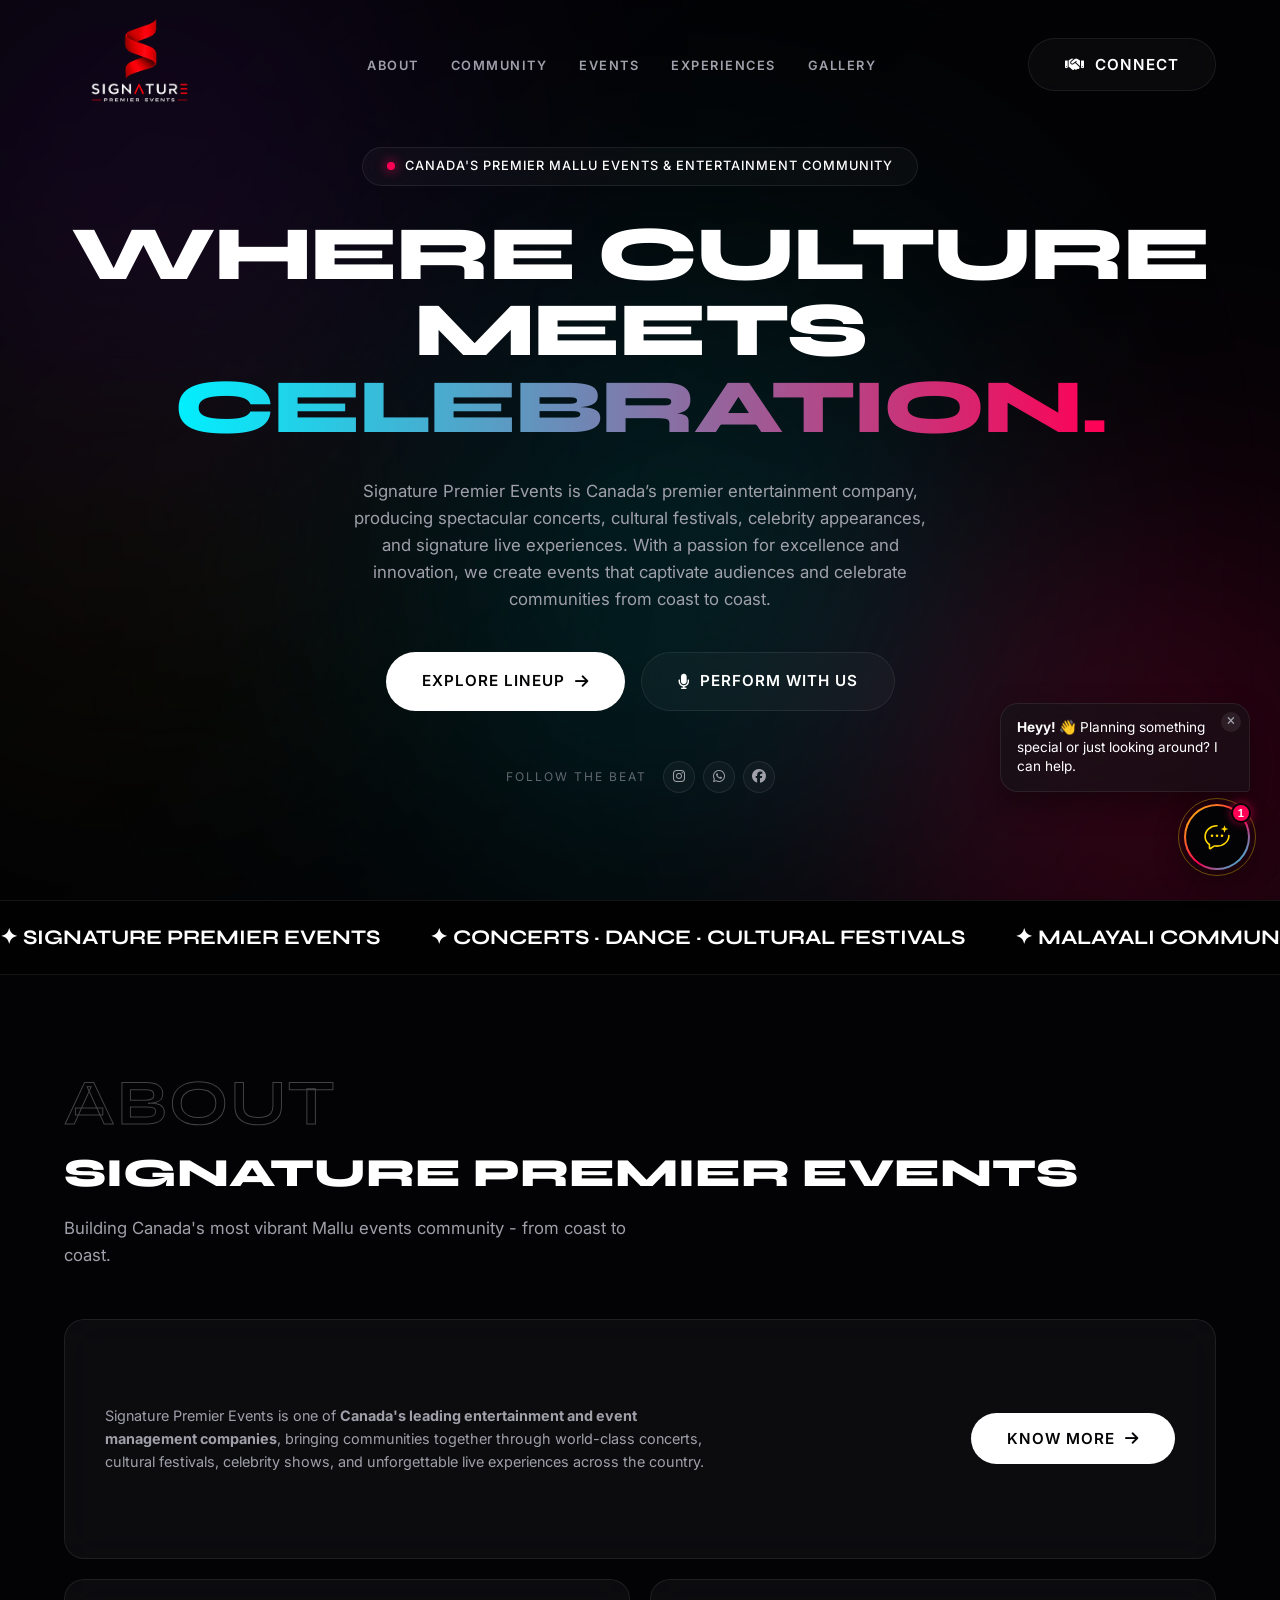
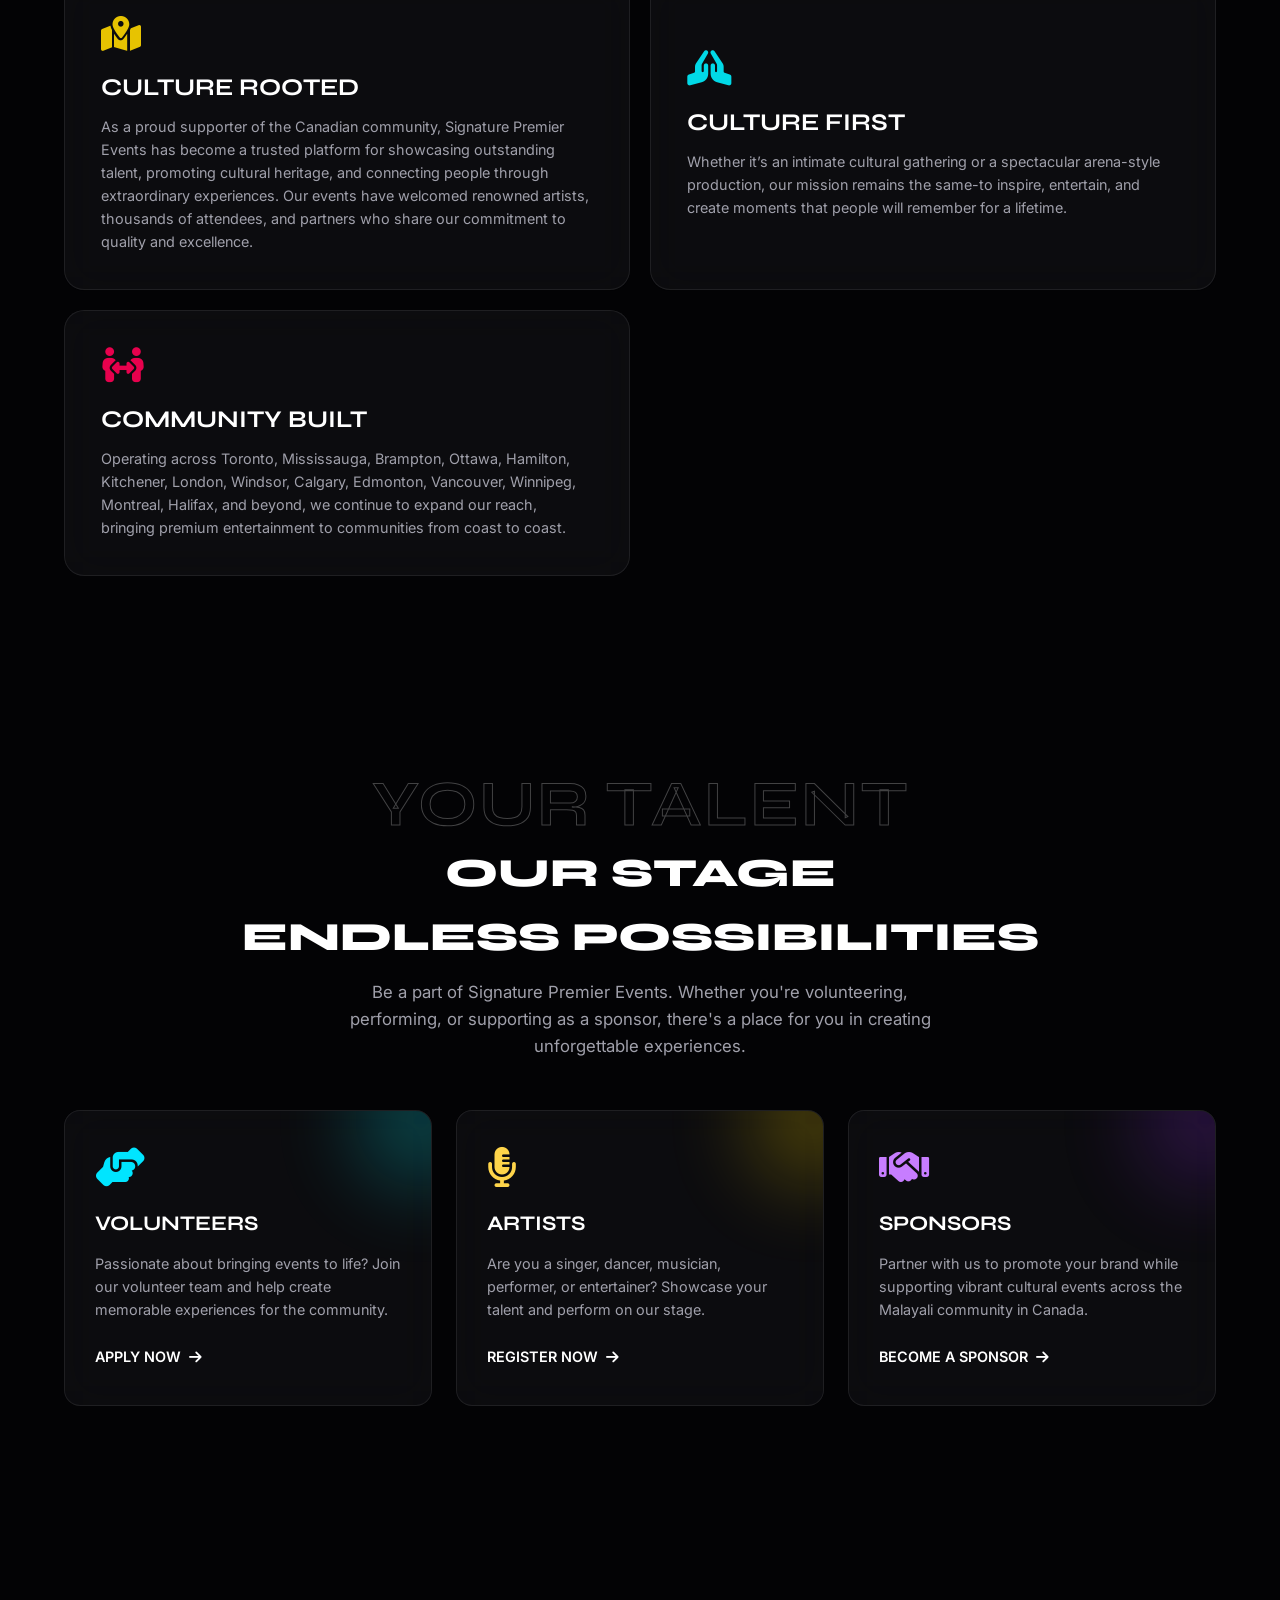
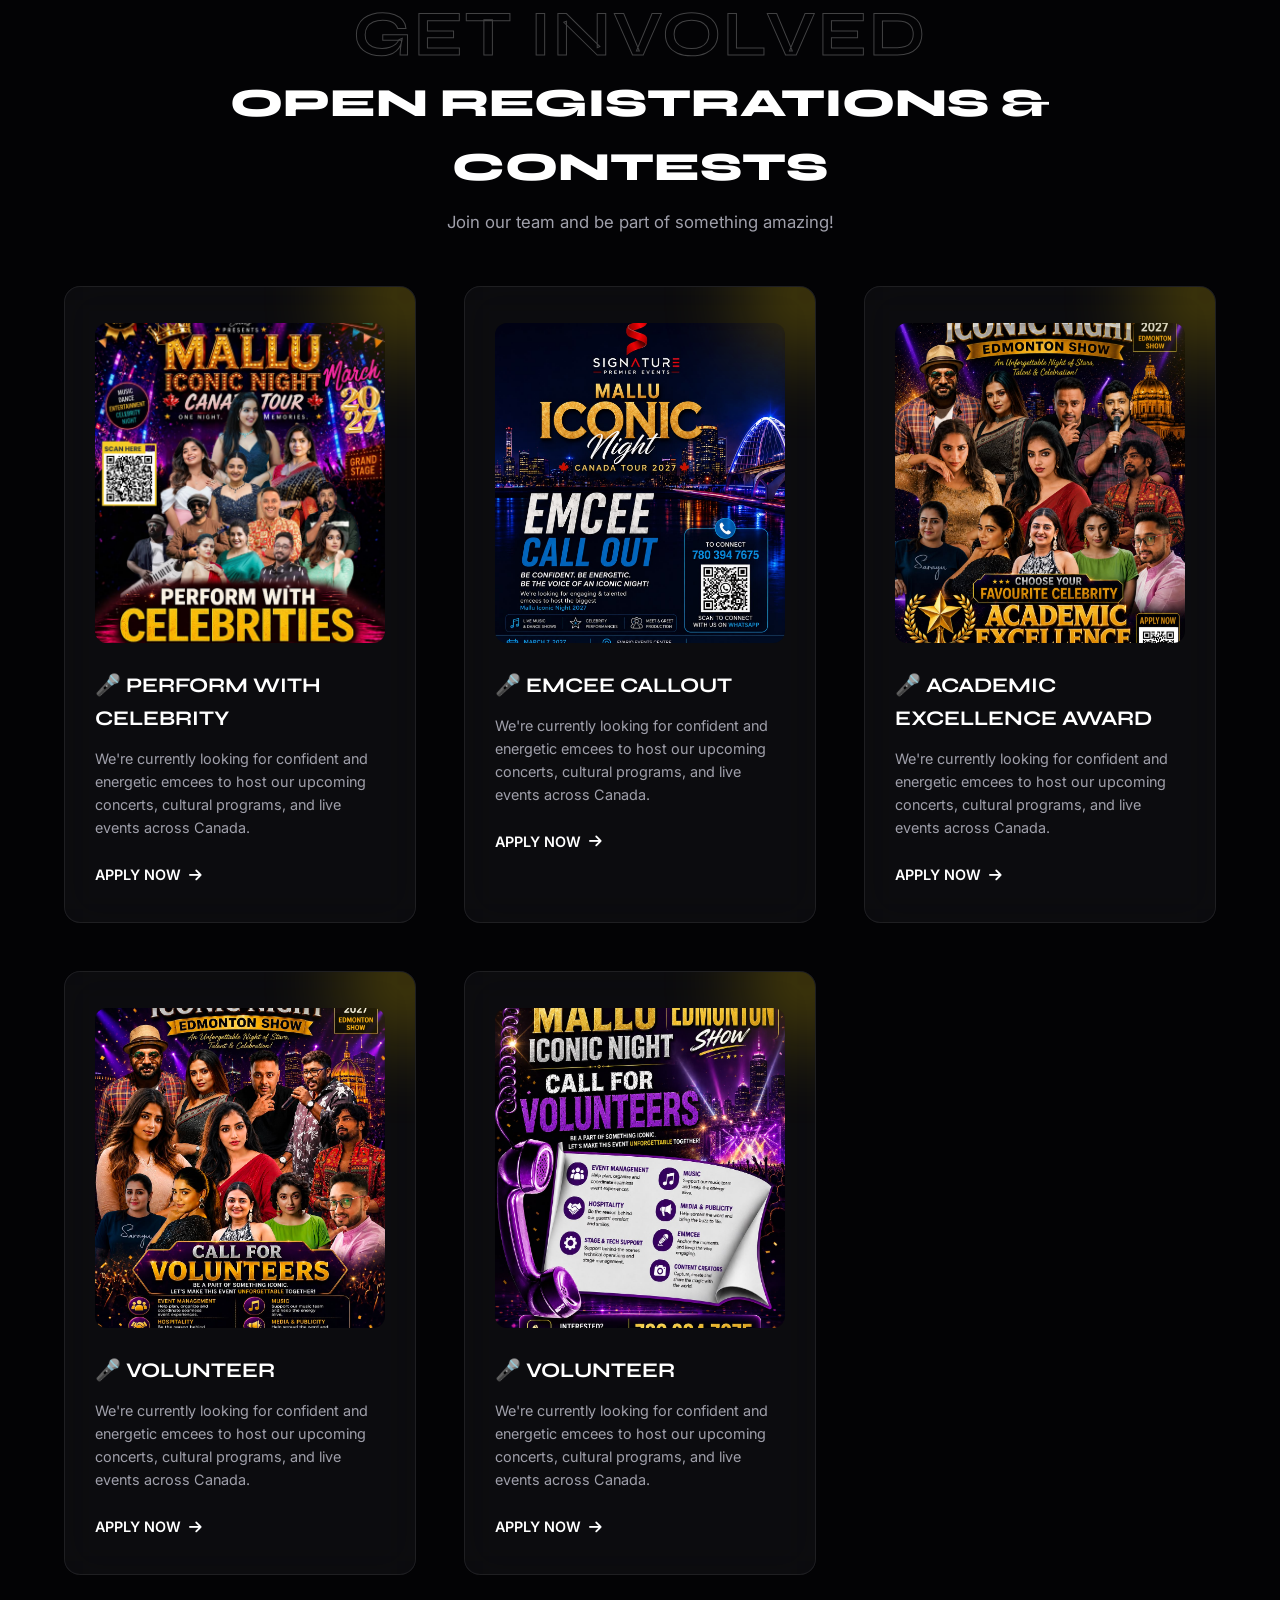
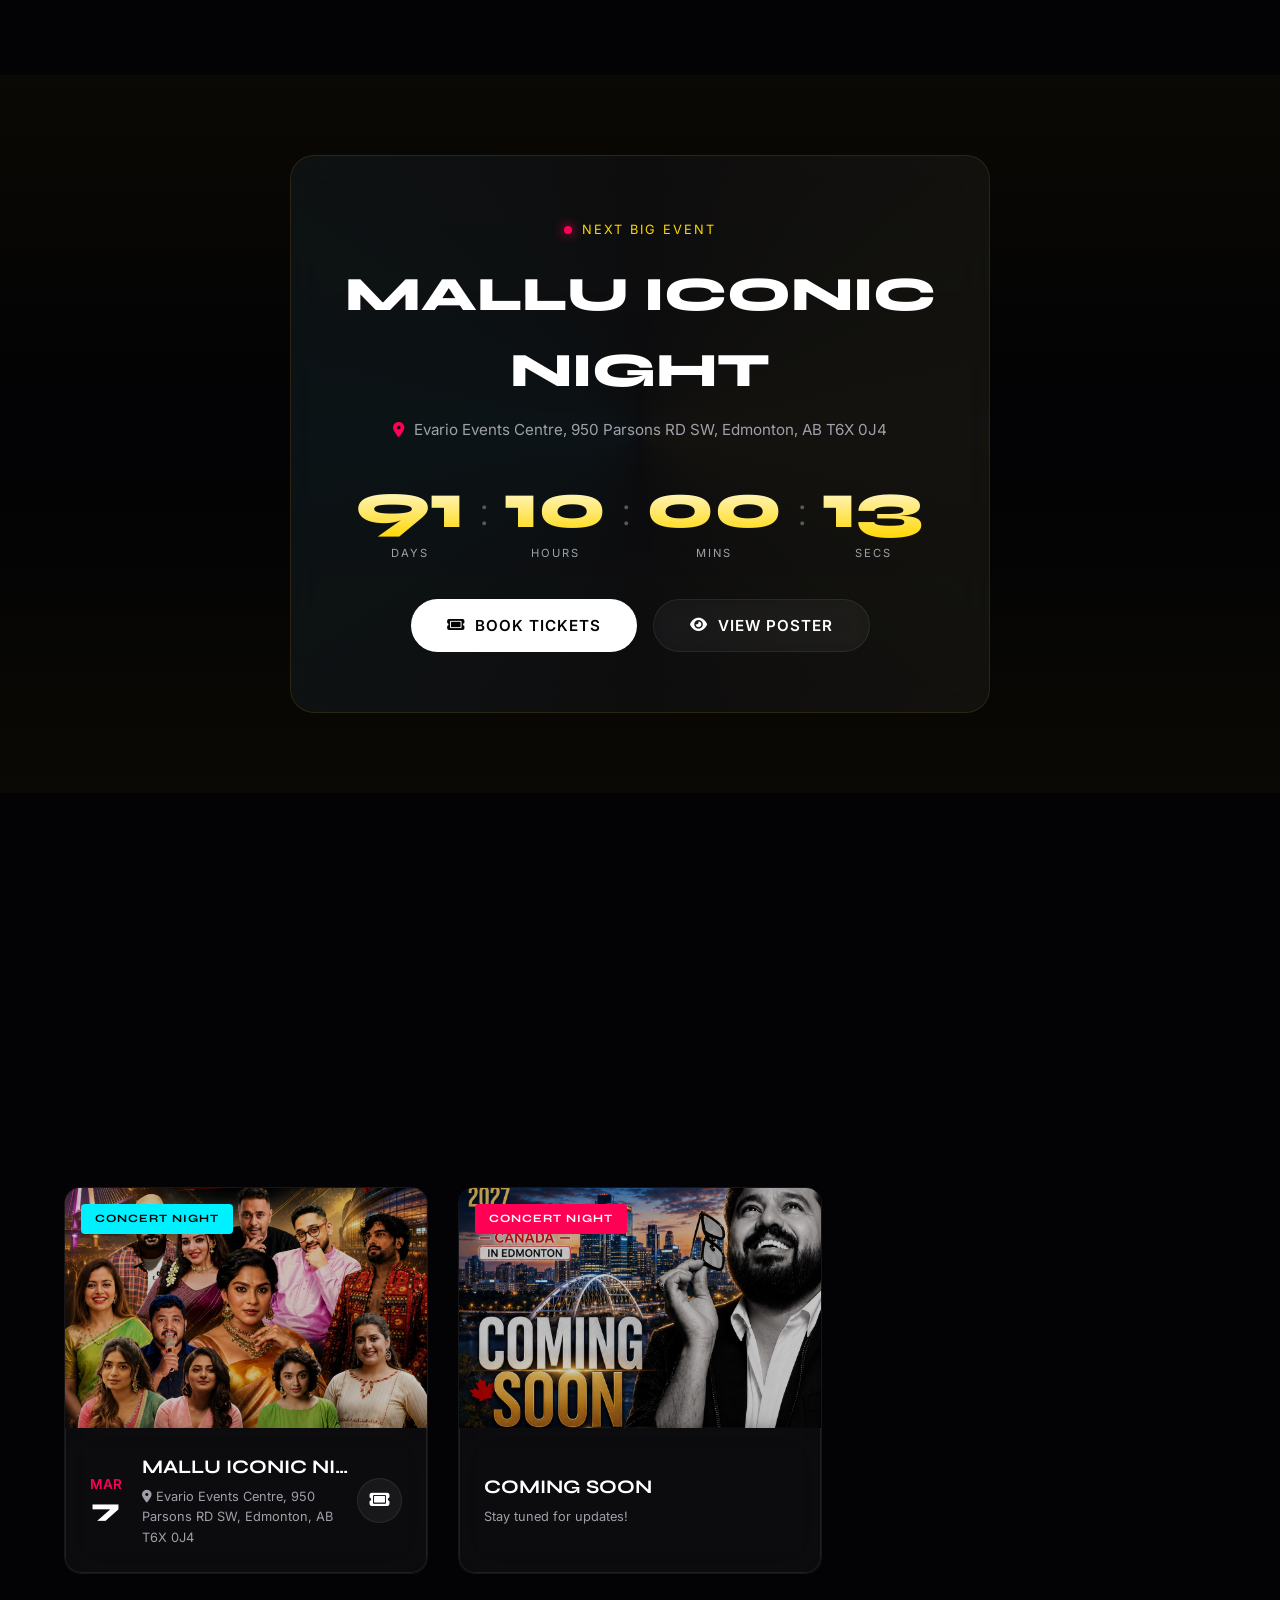
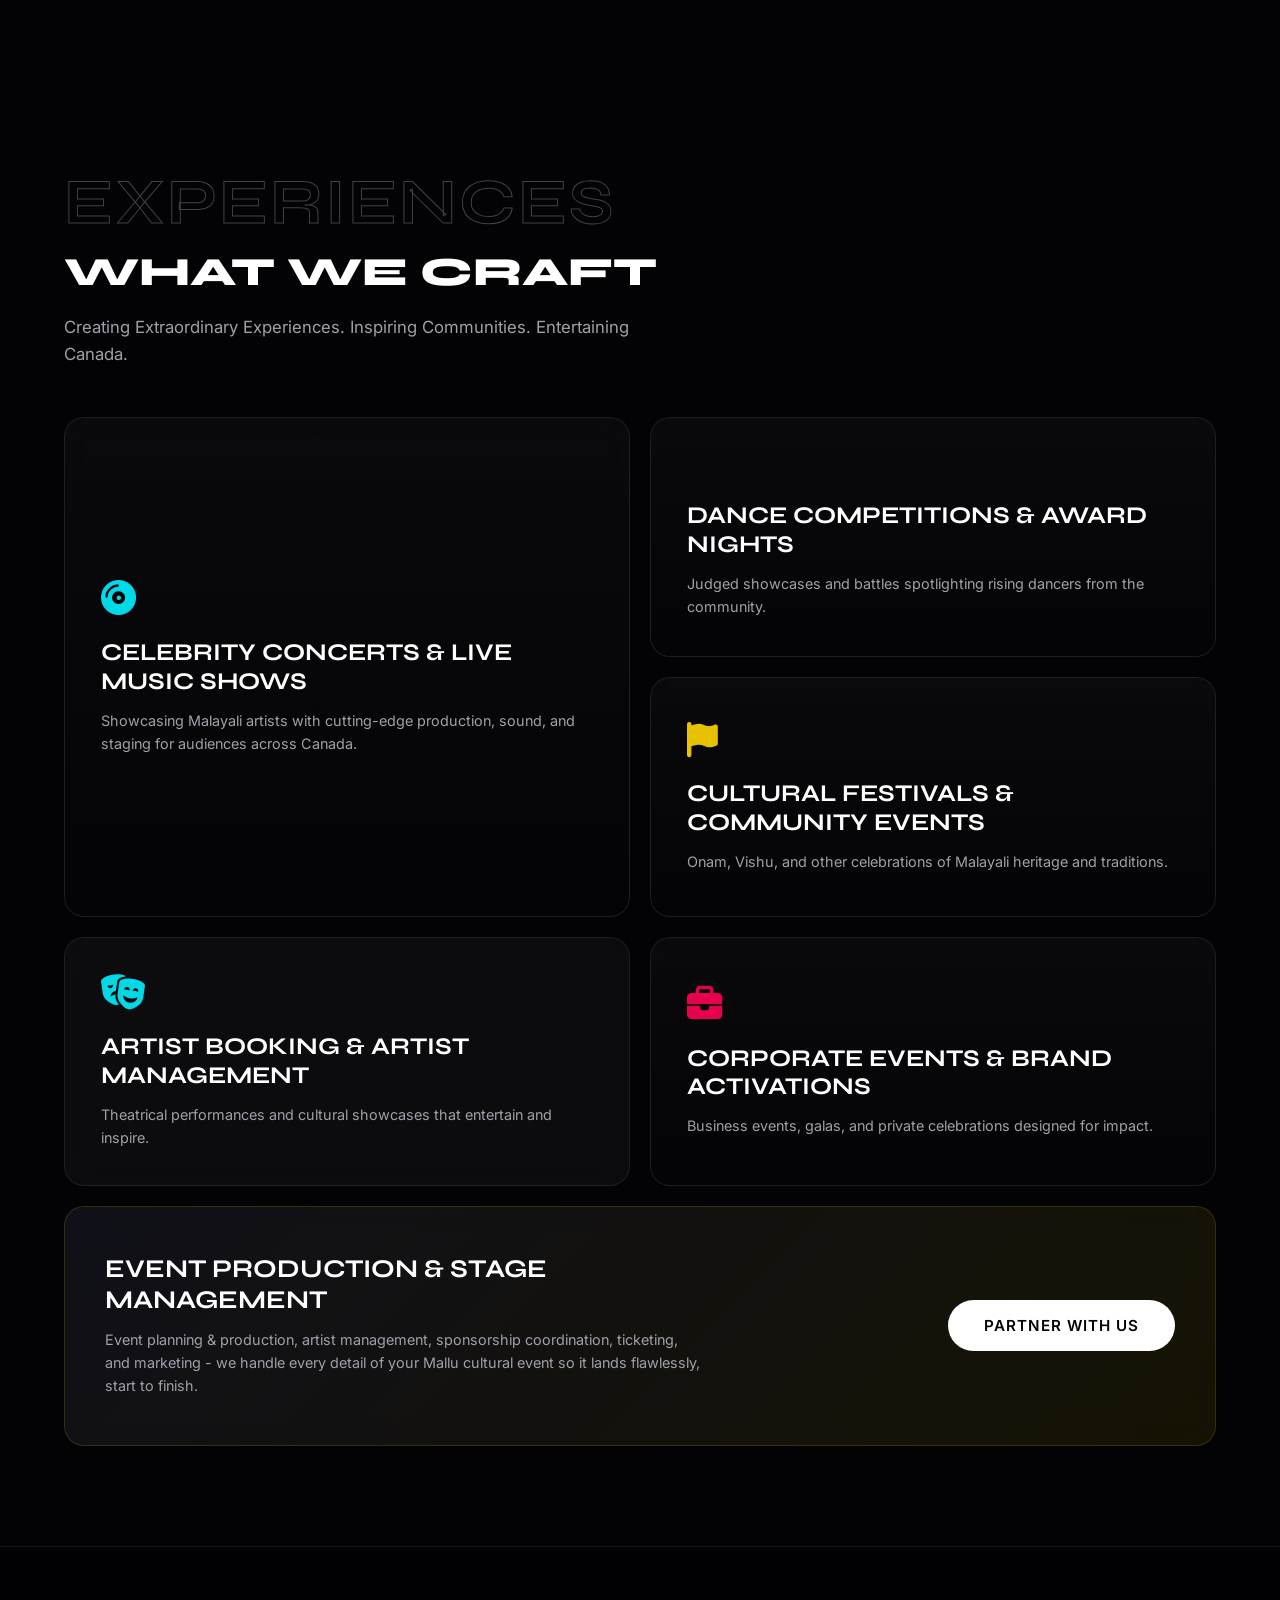
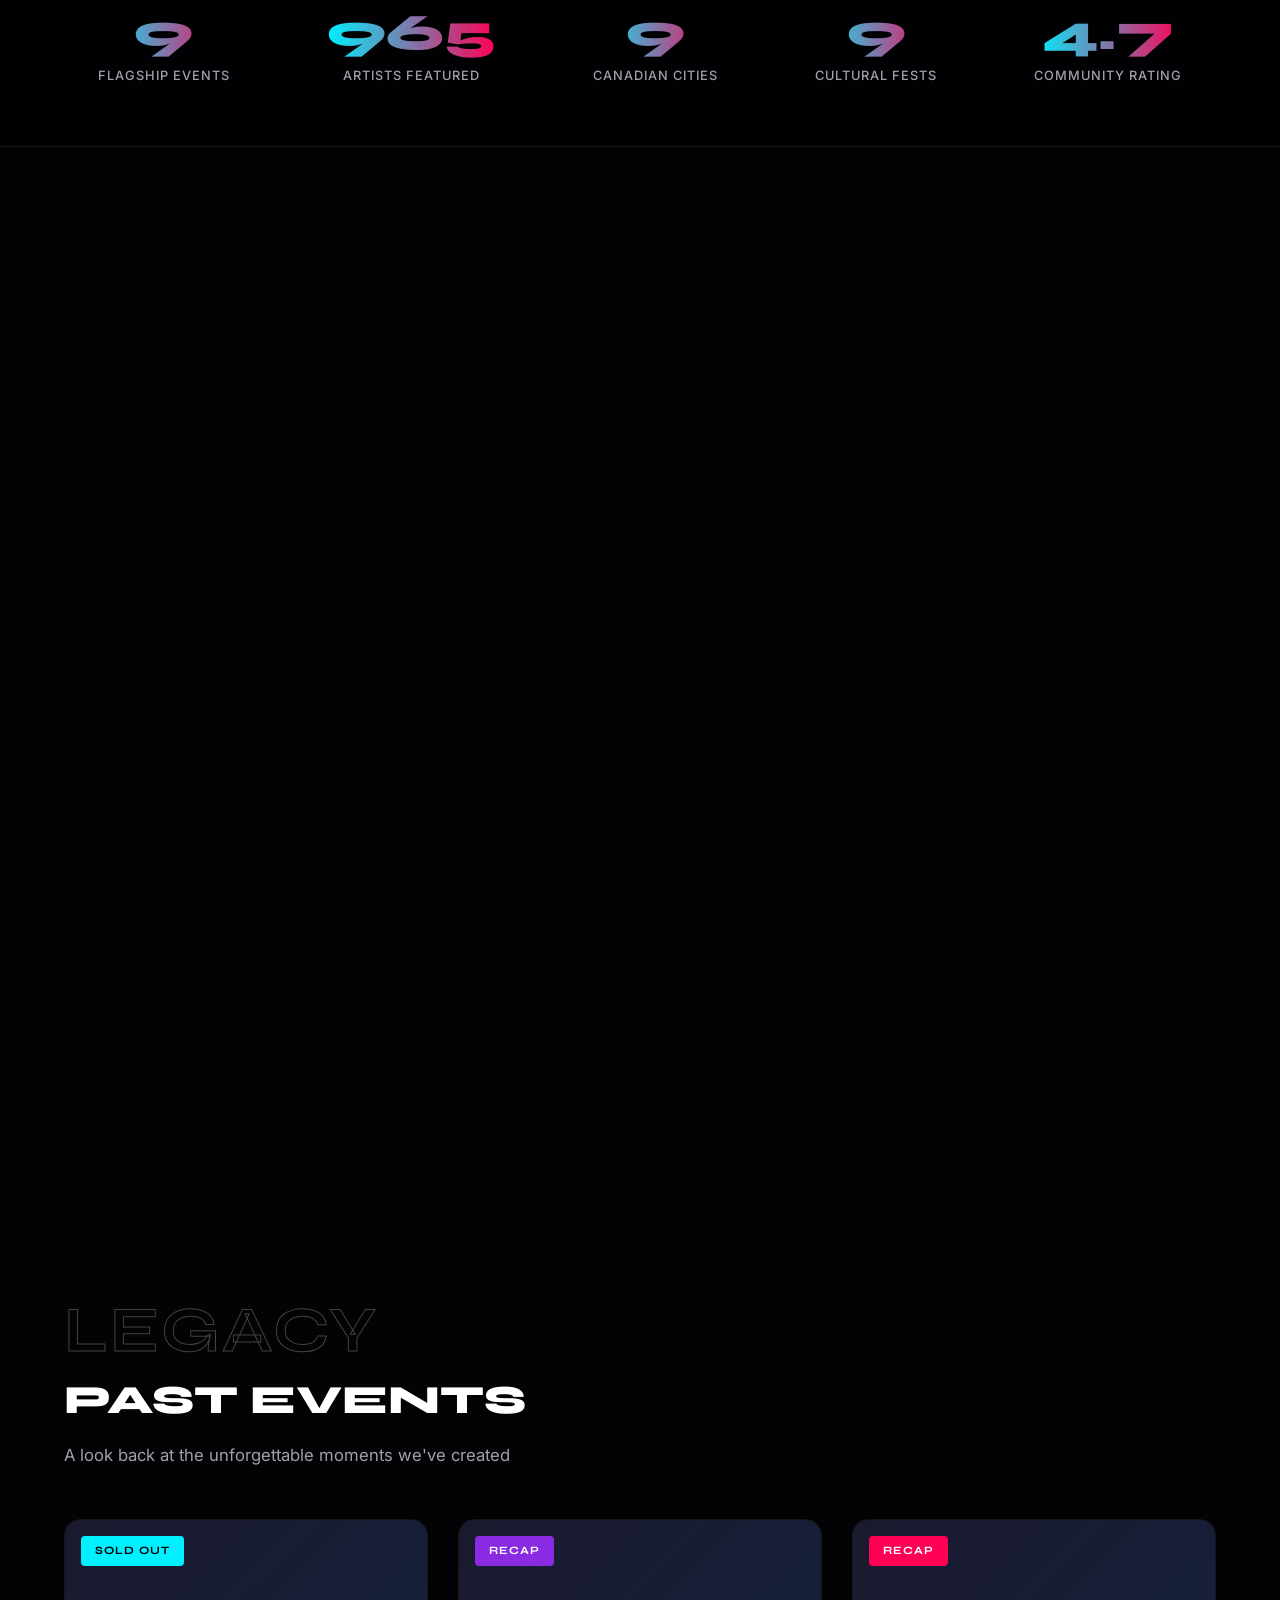
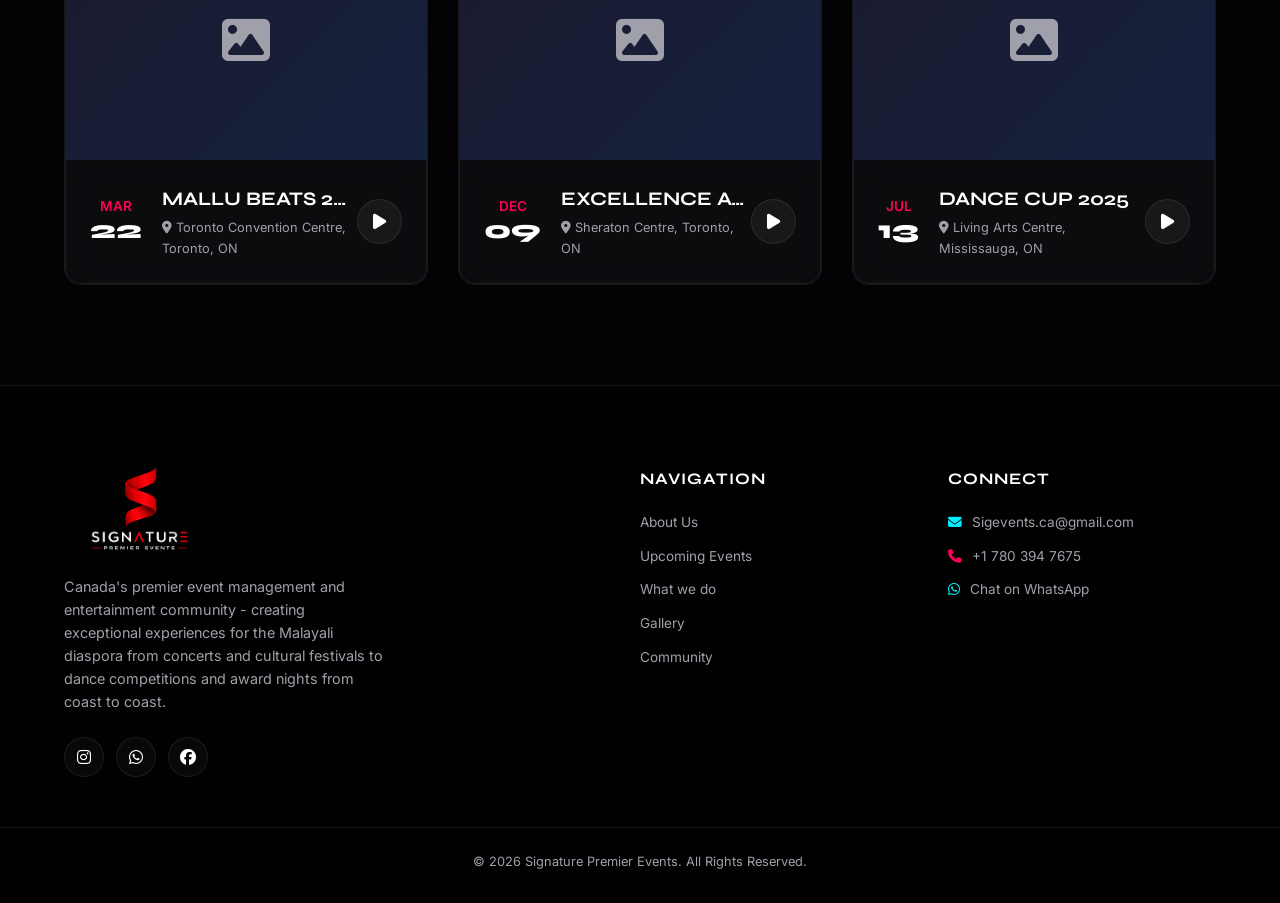
==== commit 7383d202: "Initial commit" ====
--- a/index.html
+++ b/index.html
@@ -4,7 +4,7 @@
   <meta charset="UTF-8">
   <meta name="viewport" content="width=device-width, initial-scale=1.0">
   <title>Signature Premier Events | Canada's Premier Mallu Events & Entertainment Community</title>
-  <meta name="description" content="Signature Premier Events is Canada's premier event management and entertainment community — producing concerts, cultural festivals, dance competitions, award nights, and community celebrations for the Malayali diaspora across Canada.">
+  <meta name="description" content="Signature Premier Events is Canada's premier event management and entertainment community - producing concerts, cultural festivals, dance competitions, award nights, and community celebrations for the Malayali diaspora across Canada.">
   <meta name="keywords" content="Mallu events Canada, Malayali events, Signature Premier Events, Malayalee community Canada, cultural events, dance competition, music concert, Onam celebrations, mallu community">
 
   <!-- Favicon -->
@@ -69,7 +69,7 @@
       <li><a href="#services" onclick="toggleMenu()">Experiences</a></li>
       <li><a href="gallery.html" onclick="toggleMenu()">Gallery</a></li>
     </ul>
-    <div class="culture-tag">Rooted in Tradition — Thriving in Canada</div>
+    <div class="culture-tag">Rooted in Tradition - Thriving in Canada</div>
   </div>
 
   <!-- ==================== HERO ==================== -->
@@ -159,7 +159,7 @@
       <div class="section-header reveal">
         <h2 class="title-outline">ABOUT</h2>
         <h3 class="title-main">Signature Premier Events</h3>
-        <p class="subtitle">Building Canada's most vibrant Mallu events community — from coast to coast.</p>
+        <p class="subtitle">Building Canada's most vibrant Mallu events community - from coast to coast.</p>
       </div>
 
       <div class="bento-grid">
@@ -183,7 +183,7 @@
         <div class="bento-box box-small reveal glass-panel hover-glow">
           <div class="bento-icon-wrap"><i class="fa-solid fa-hands-praying bento-icon text-cyan"></i></div>
           <h3>Culture First</h3>
-          <p>Whether it’s an intimate cultural gathering or a spectacular arena-style production, our mission remains the same—to inspire, entertain, and create moments that people will remember for a lifetime.</p>
+          <p>Whether it’s an intimate cultural gathering or a spectacular arena-style production, our mission remains the same-to inspire, entertain, and create moments that people will remember for a lifetime.</p>
         </div>
 
         <div class="bento-box box-small reveal glass-panel hover-glow">
@@ -584,7 +584,7 @@
           <div class="bento-flex">
             <div class="bento-text-block">
               <h3>Event Production & Stage Management</h3>
-              <p>Event planning &amp; production, artist management, sponsorship coordination, ticketing, and marketing — we handle every detail of your Mallu cultural event so it lands flawlessly, start to finish.</p>
+              <p>Event planning &amp; production, artist management, sponsorship coordination, ticketing, and marketing - we handle every detail of your Mallu cultural event so it lands flawlessly, start to finish.</p>
             </div>
             <button class="btn btn-primary" onclick="openModal('Hire Us', 'Event Curation')">Partner With Us</button>
           </div>
@@ -805,7 +805,7 @@
             <div class="testimonial-stars">
               <i class="fa-solid fa-star"></i><i class="fa-solid fa-star"></i><i class="fa-solid fa-star"></i><i class="fa-solid fa-star"></i><i class="fa-solid fa-star"></i>
             </div>
-            <p class="testimonial-text">"The Onam celebrations organized by Signature were nothing short of spectacular. From the traditional performances to the grand feast — it felt like home away from home!"</p>
+            <p class="testimonial-text">"The Onam celebrations organized by Signature were nothing short of spectacular. From the traditional performances to the grand feast - it felt like home away from home!"</p>
             <div class="testimonial-author">
               <div class="testimonial-avatar" style="background: linear-gradient(135deg, var(--color-gold), var(--color-pink));">
                 <span>PM</span>
@@ -1136,7 +1136,7 @@
         <hr class="about-modal-divider">
 
         <h4>Delivering Excellence</h4>
-        <p>Driven by passion, creativity, and innovation, our experienced team manages every stage of an event—from concept development and strategic planning to production, artist management, sponsorship acquisition, marketing, ticketing, logistics, and seamless on-site execution.</p>
+        <p>Driven by passion, creativity, and innovation, our experienced team manages every stage of an event-from concept development and strategic planning to production, artist management, sponsorship acquisition, marketing, ticketing, logistics, and seamless on-site execution.</p>
         <p>Every event is carefully designed to deliver exceptional entertainment while creating meaningful memories for audiences of all ages.</p>
 
         <h4>Building Communities Through Entertainment</h4>
@@ -1145,7 +1145,7 @@
 
         <h4>Serving Communities Across Canada</h4>
         <p>We proudly organize events across Toronto, Mississauga, Brampton, Ottawa, Hamilton, Kitchener, London, Windsor, Calgary, Edmonton, Vancouver, Winnipeg, Montreal, Halifax, and many more cities, continuing to bring premium entertainment to communities from coast to coast.</p>
-        <p>Whether it's an intimate cultural gathering or a spectacular arena-style production, our mission remains the same—to inspire, entertain, and create unforgettable moments that last a lifetime.</p>
+        <p>Whether it's an intimate cultural gathering or a spectacular arena-style production, our mission remains the same-to inspire, entertain, and create unforgettable moments that last a lifetime.</p>
 
         <hr class="about-modal-divider">
 
@@ -1200,7 +1200,7 @@
      <a href="#" class="logo-link">
       <img src="images/logo.png" alt="Signature Premier Events" class="brand-logo">
     </a>
-        <p>Canada's premier event management and entertainment community — creating exceptional experiences for the Malayali diaspora from concerts and cultural festivals to dance competitions and award nights from coast to coast.</p>
+        <p>Canada's premier event management and entertainment community - creating exceptional experiences for the Malayali diaspora from concerts and cultural festivals to dance competitions and award nights from coast to coast.</p>
 <div class="social-links">
   <a href="https://www.instagram.com/signature_premier_events.inc?igsh=MThtcjRwZDU3NmR4Nw%3D%3D&utm_source=qr"
      target="_blank"
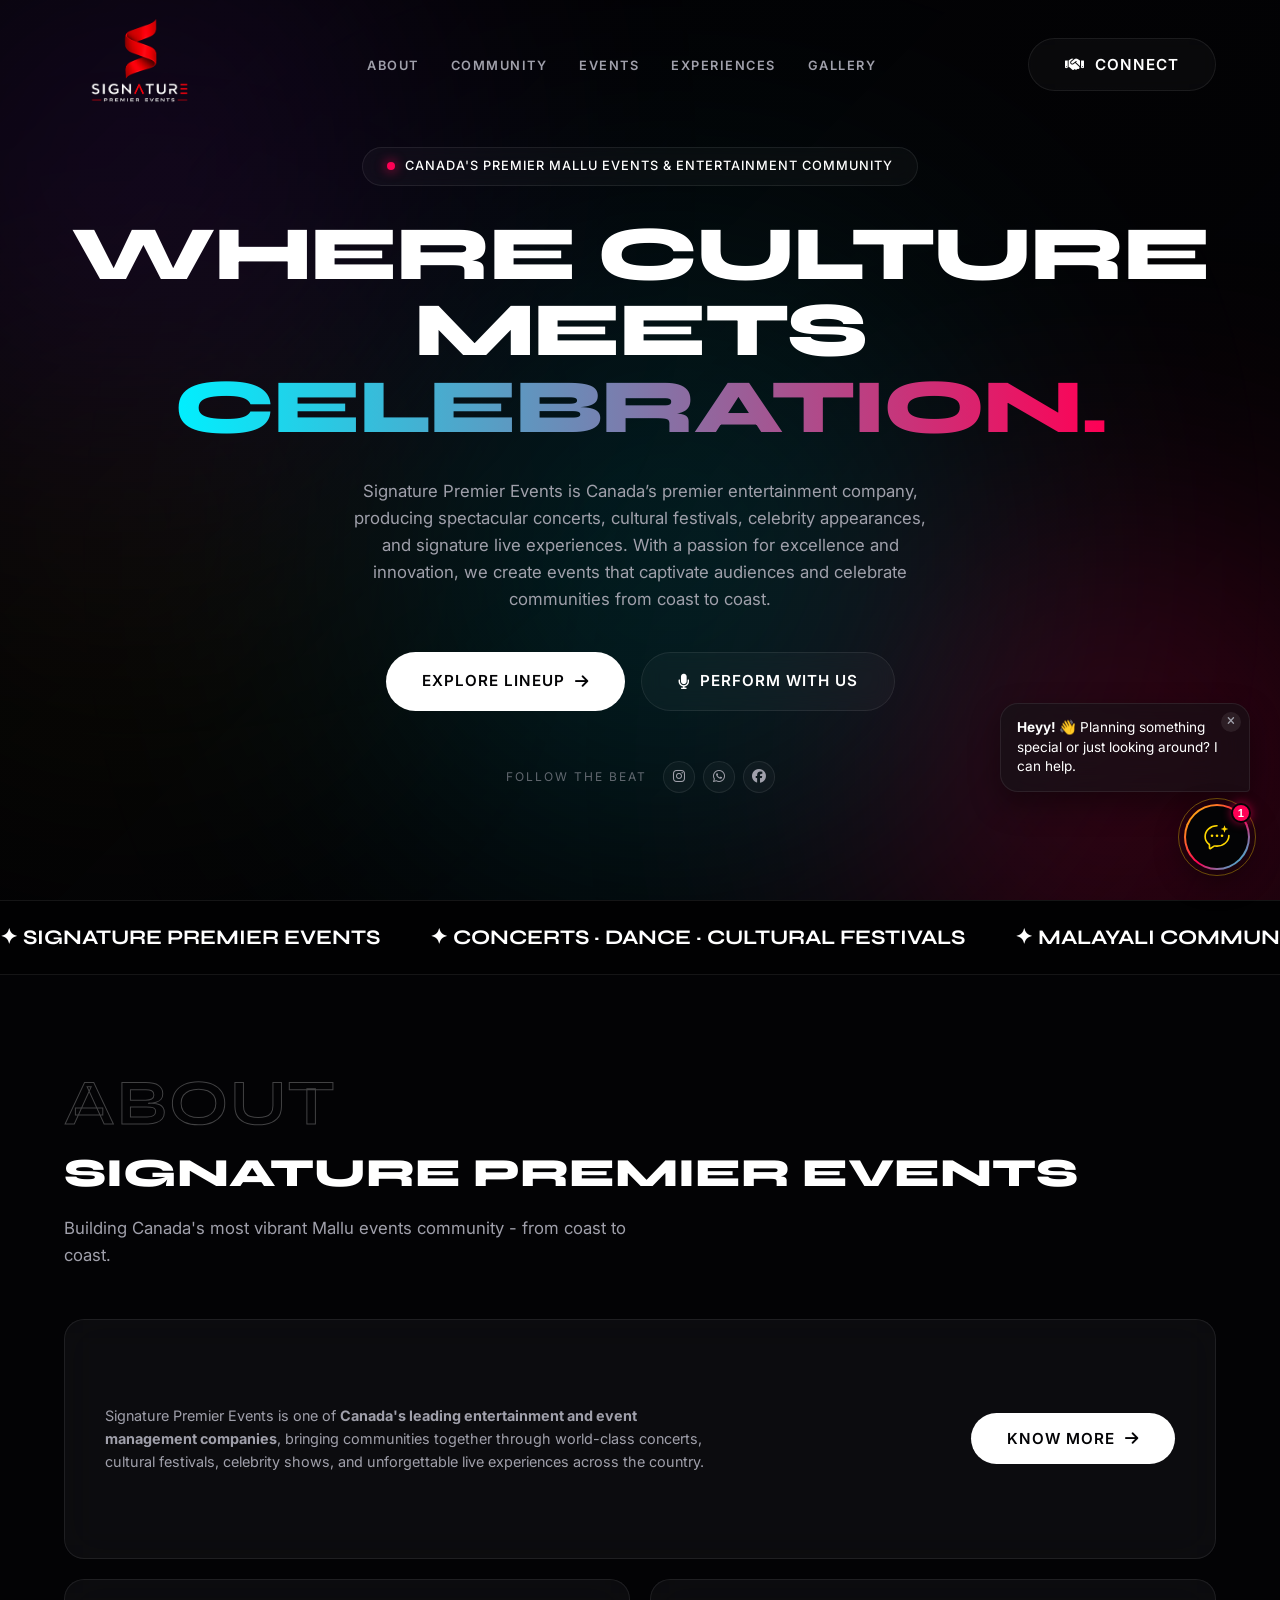
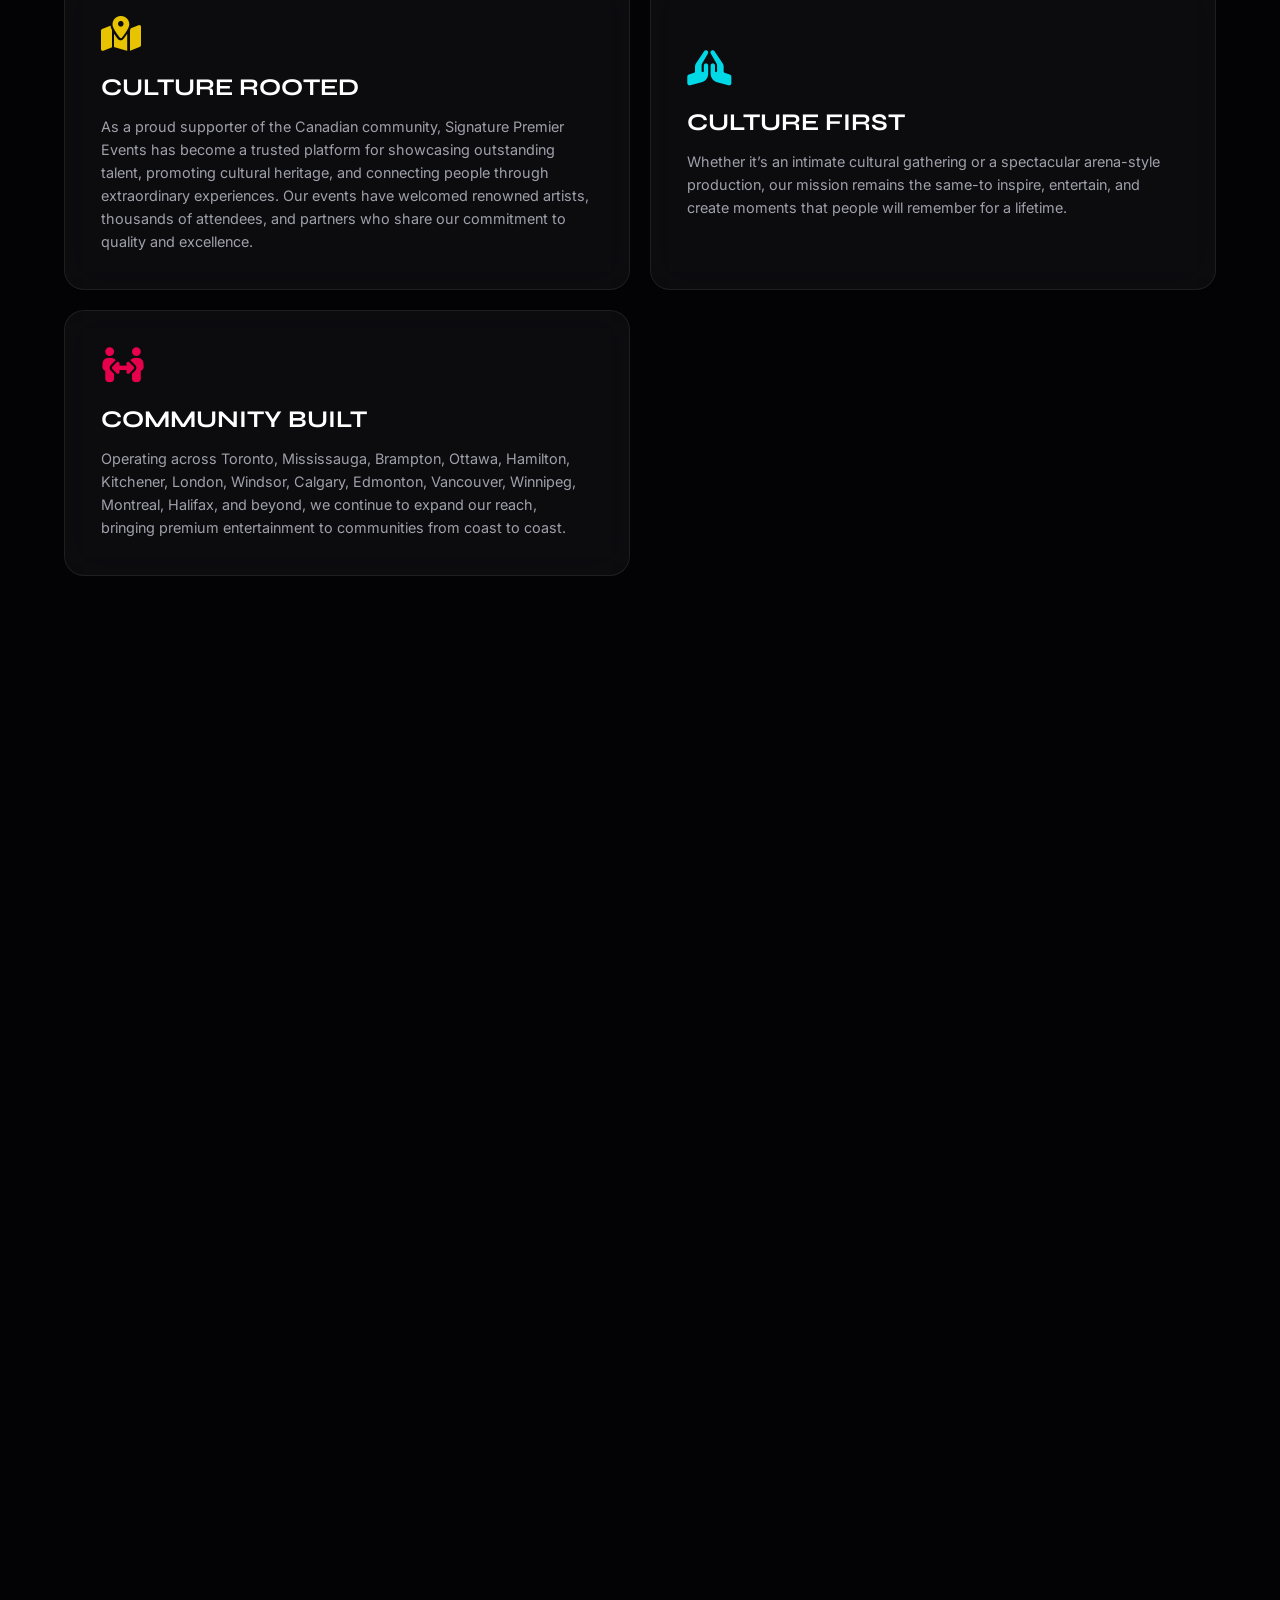
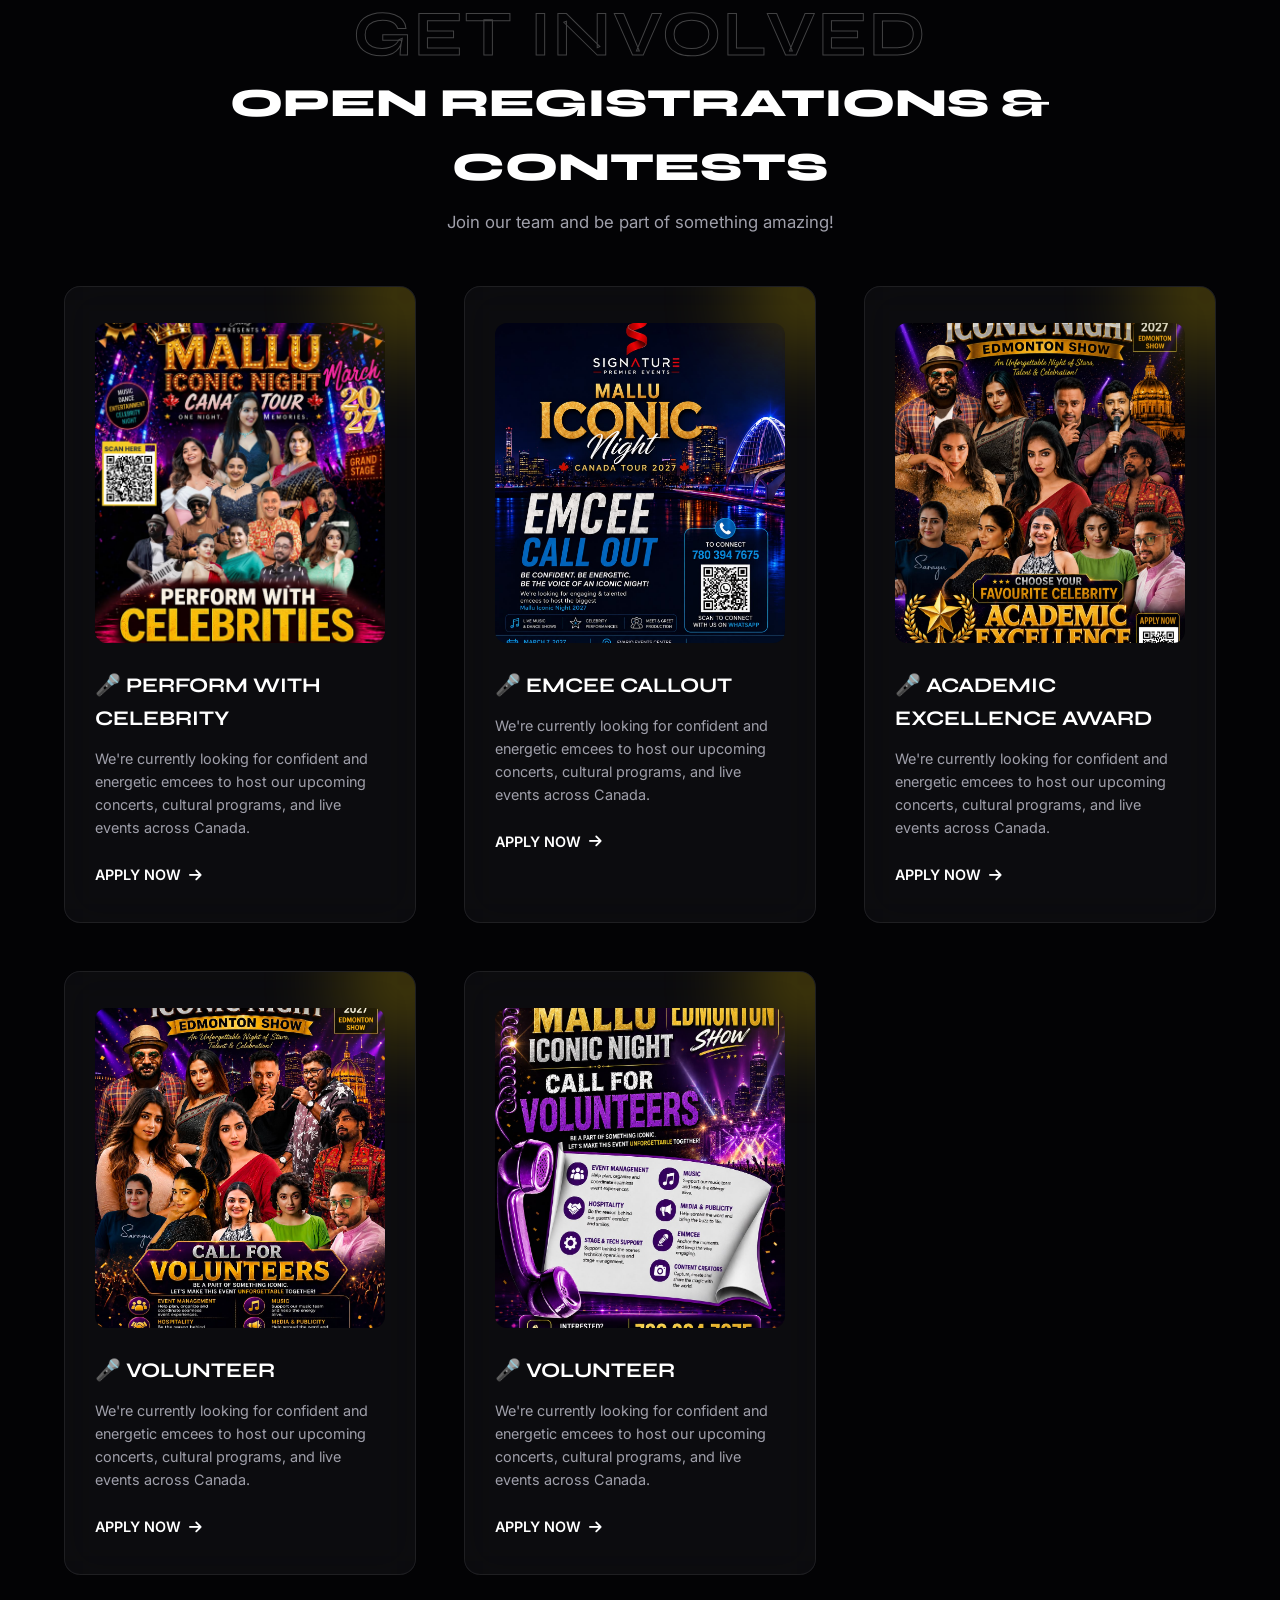
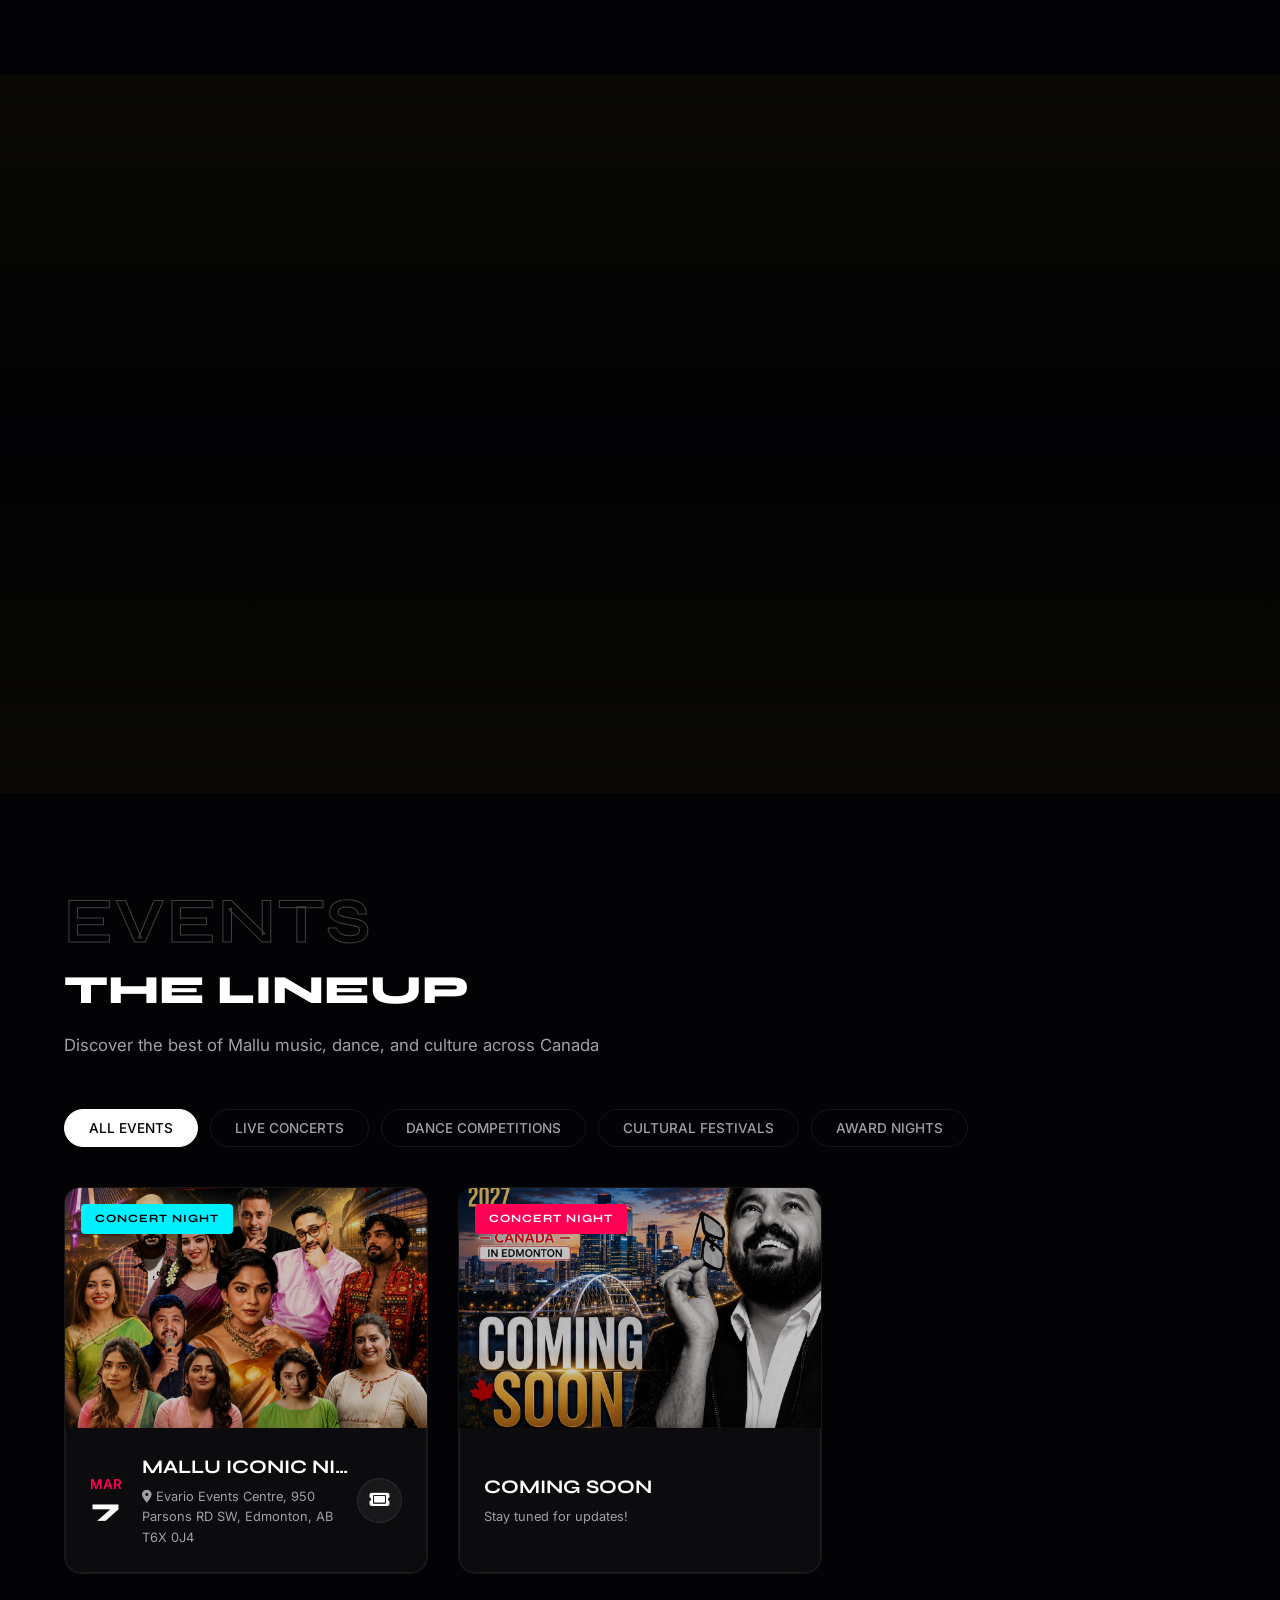
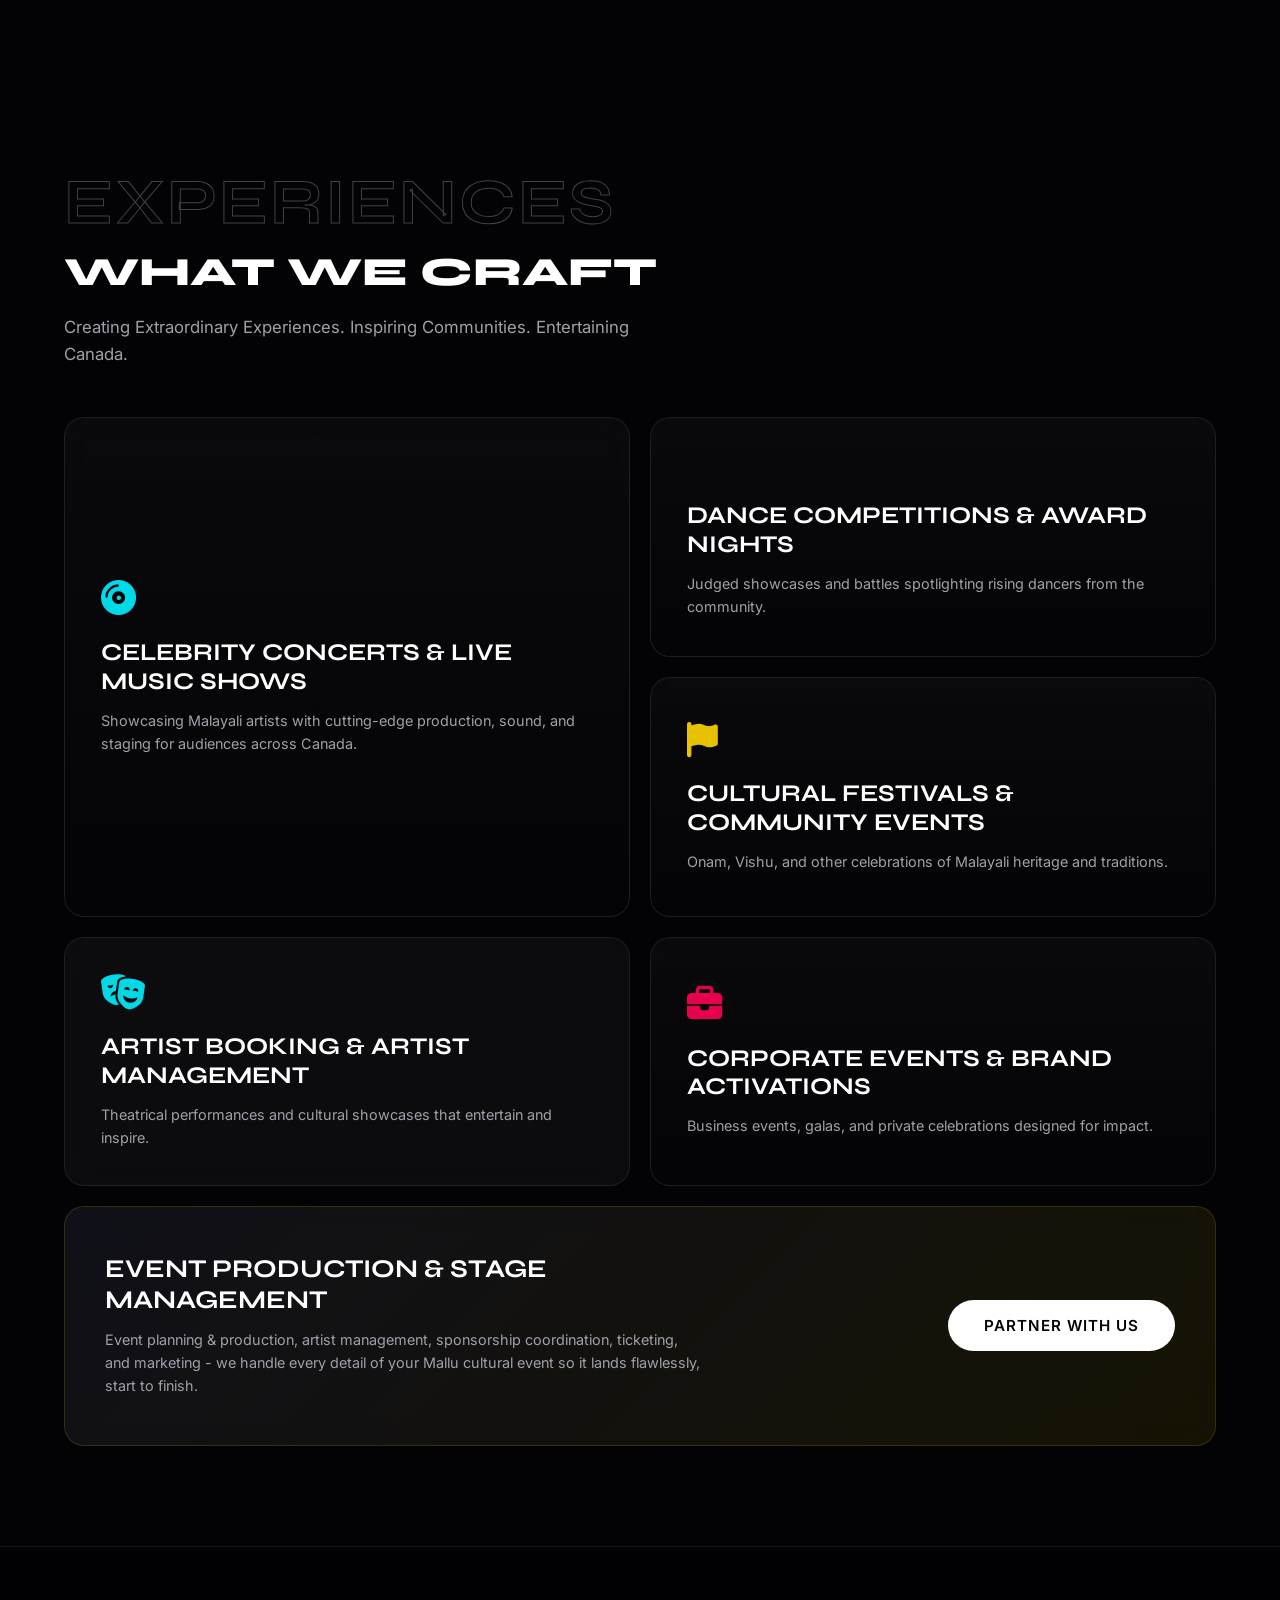
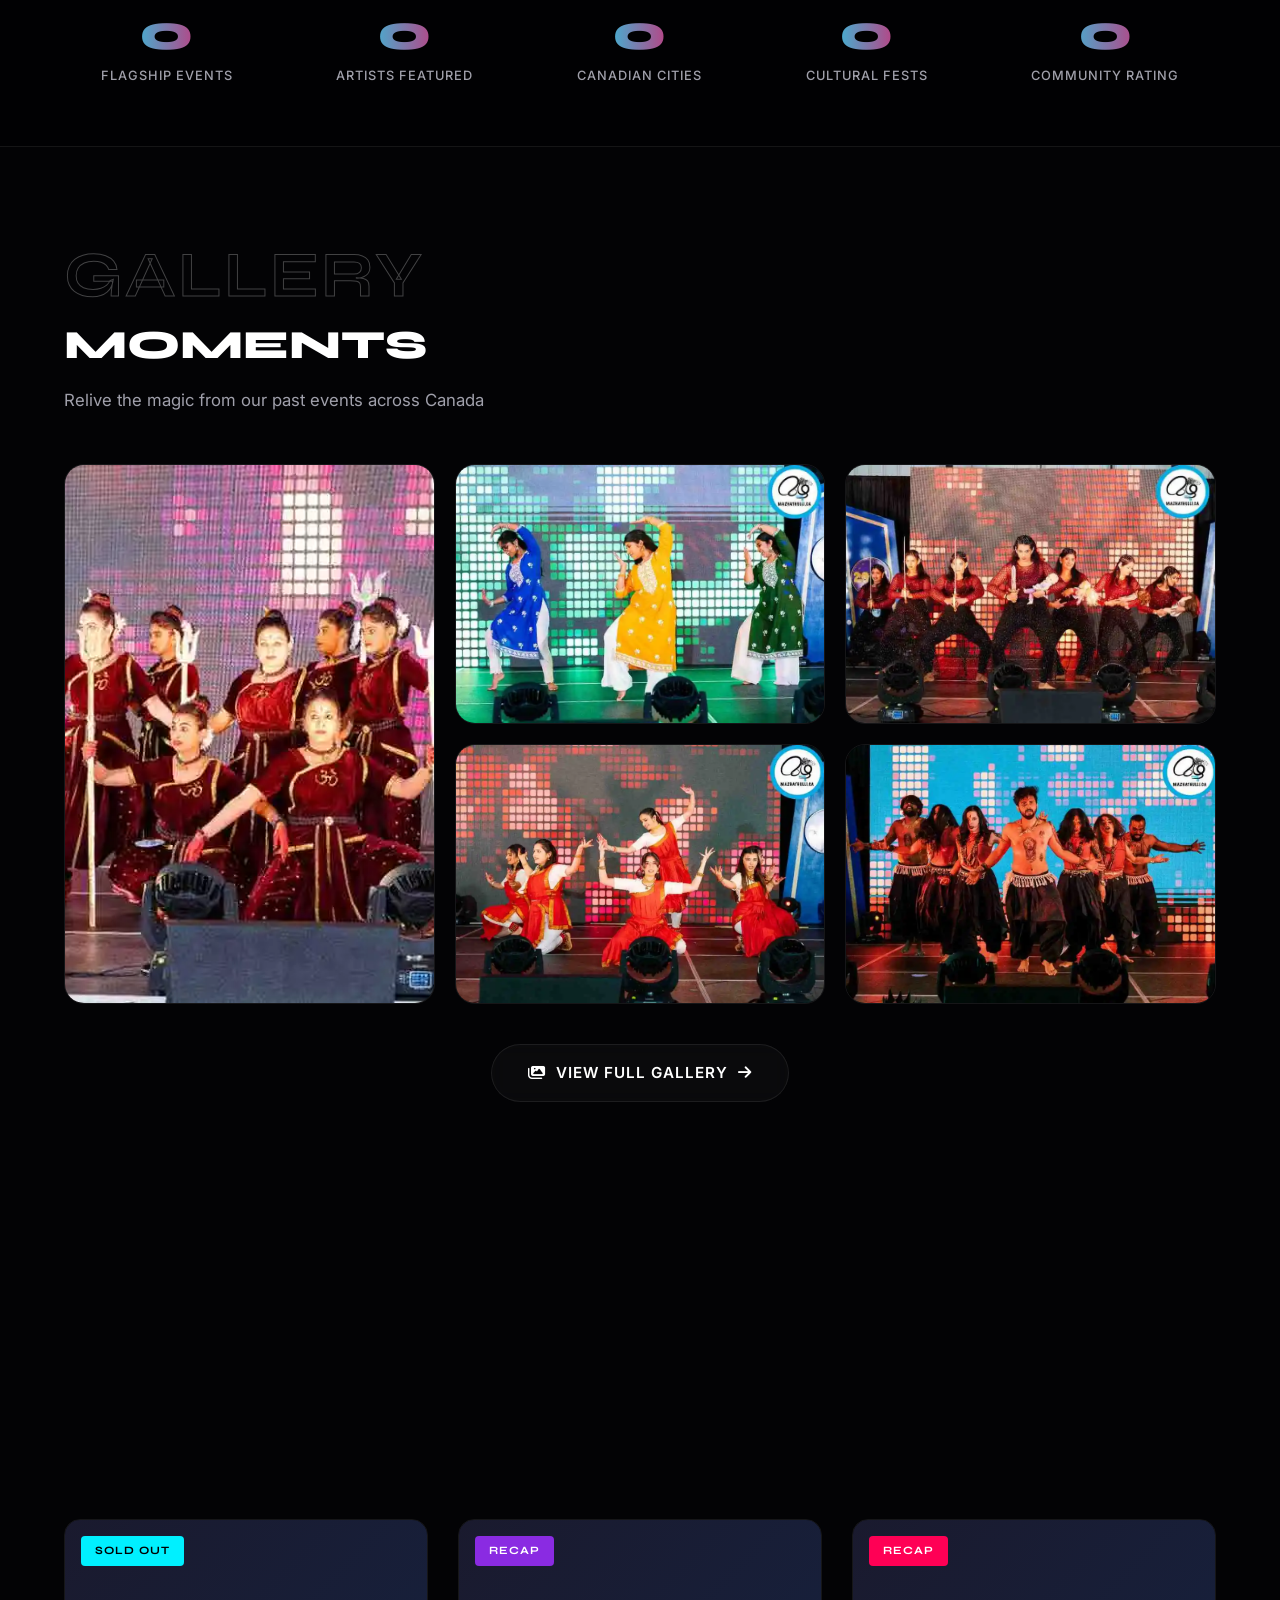
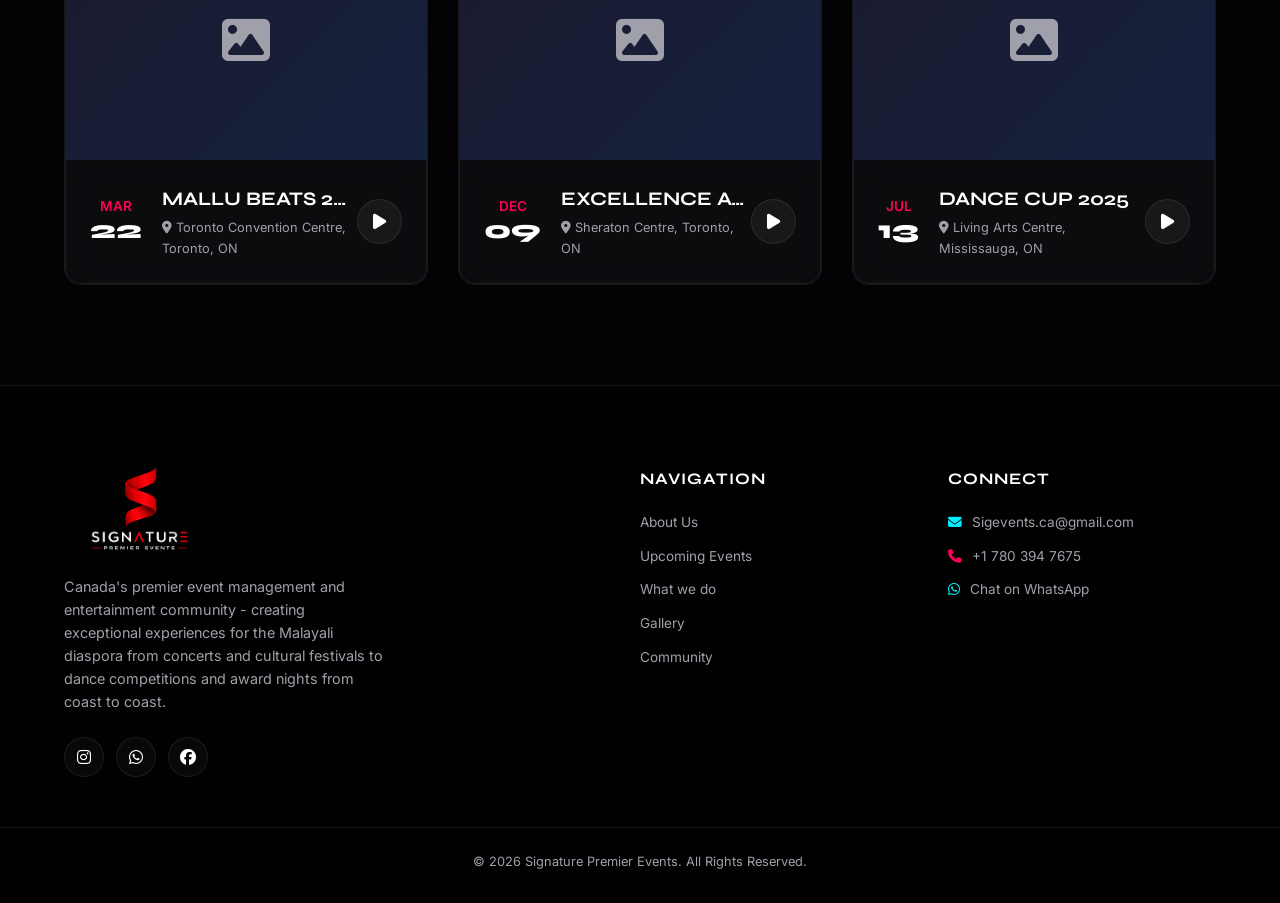
==== commit e13effce: "Initial commit" ====
--- a/index.html
+++ b/index.html
@@ -255,7 +255,7 @@
 
             <div class="join-card glass-panel">
               <div class="emcee-image">
-        <img src="images/emcee5.jpeg" alt="Looking for EMCEEs">
+        <img src="images/emcee5.jpeg" alt="Looking for EMCEEs" loading="lazy">
       </div>
         <div class="card-glow glow-gold"></div>
 
@@ -276,7 +276,7 @@
 
       <div class="join-card glass-panel">
               <div class="emcee-image">
-        <img src="images/emcee1.jpeg" alt="Looking for EMCEEs">
+        <img src="images/emcee1.jpeg" alt="Looking for EMCEEs" loading="lazy">
       </div>
         <div class="card-glow glow-gold"></div>
 
@@ -296,7 +296,7 @@
 
       <div class="join-card glass-panel">
               <div class="emcee-image">
-        <img src="images/emcee2.jpeg" alt="Looking for EMCEEs">
+        <img src="images/emcee2.jpeg" alt="Looking for EMCEEs" loading="lazy">
       </div>
         <div class="card-glow glow-gold"></div>
 
@@ -315,7 +315,7 @@
 
       <div class="join-card glass-panel">
               <div class="emcee-image">
-        <img src="images/emcee3.jpeg" alt="Looking for EMCEEs">
+        <img src="images/emcee3.jpeg" alt="Looking for EMCEEs" loading="lazy">
       </div>
         <div class="card-glow glow-gold"></div>
 
@@ -334,7 +334,7 @@
 
       <div class="join-card glass-panel">
               <div class="emcee-image">
-        <img src="images/emcee4.jpeg" alt="Looking for EMCEEs">
+        <img src="images/emcee4.jpeg" alt="Looking for EMCEEs" loading="lazy">
       </div>
         <div class="card-glow glow-gold"></div>
 
@@ -1106,6 +1106,7 @@
         src="./images/WhatsApp Image 2026-07-21 at 15.56.58.jpeg"
         alt="Event Poster"
         class="poster-image"
+        loading="lazy"
       >
     </div>
 
@@ -1343,6 +1344,6 @@
     </div>
   </div>
 
-  <script src="script.js"></script>
+  <script src="script.js" defer></script>
 </body>
 </html>
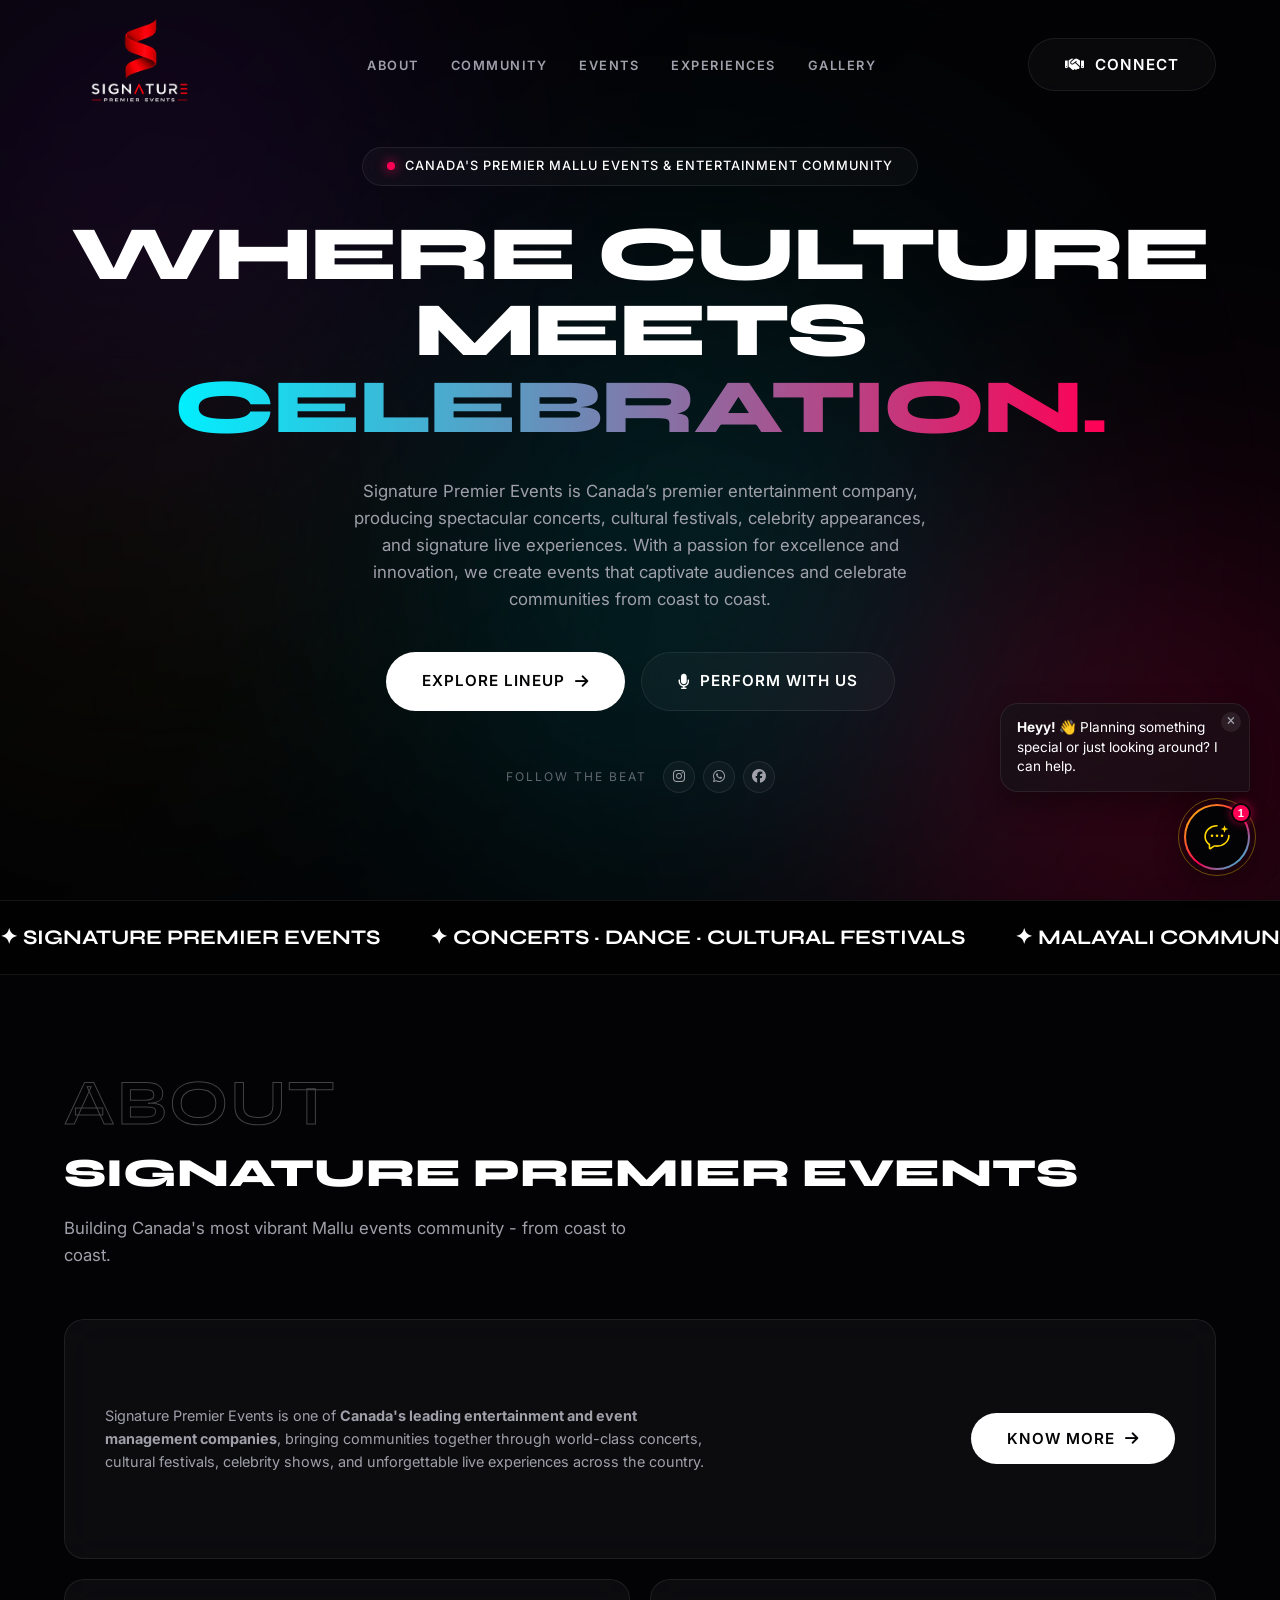
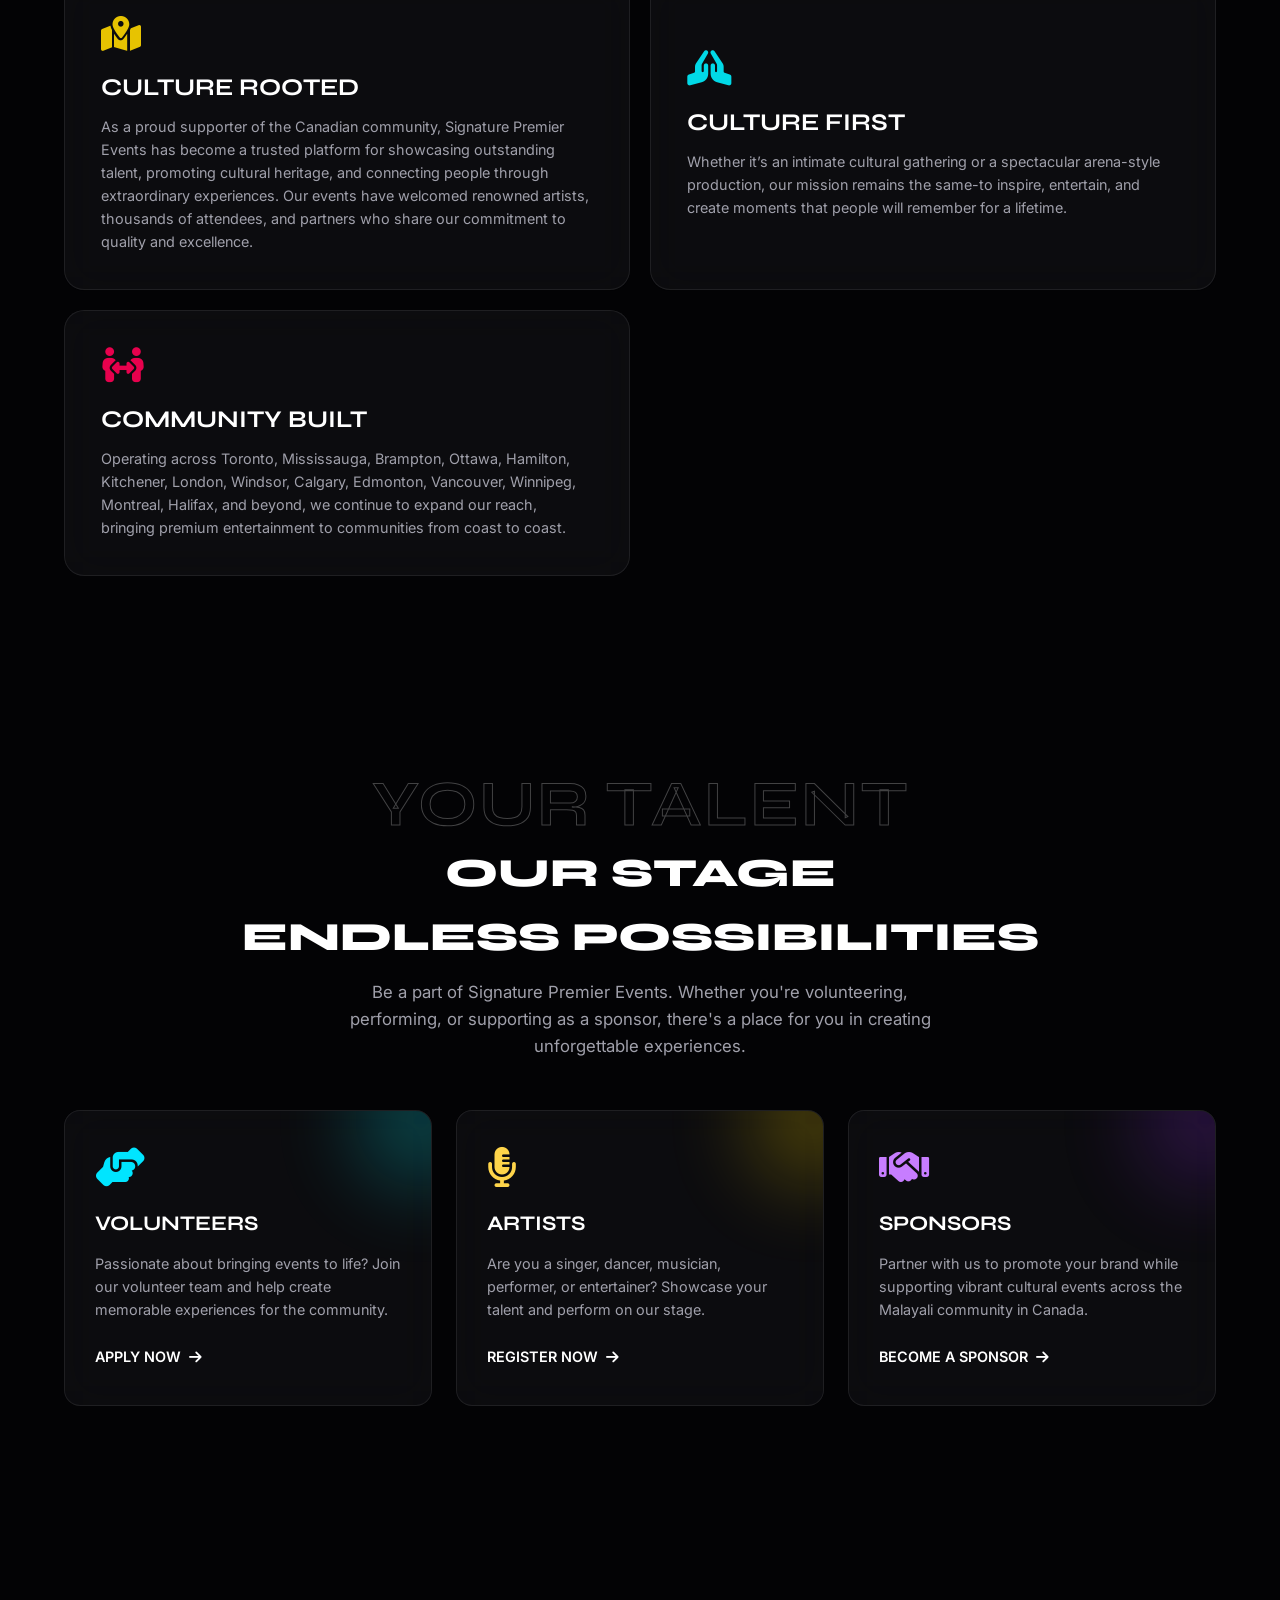
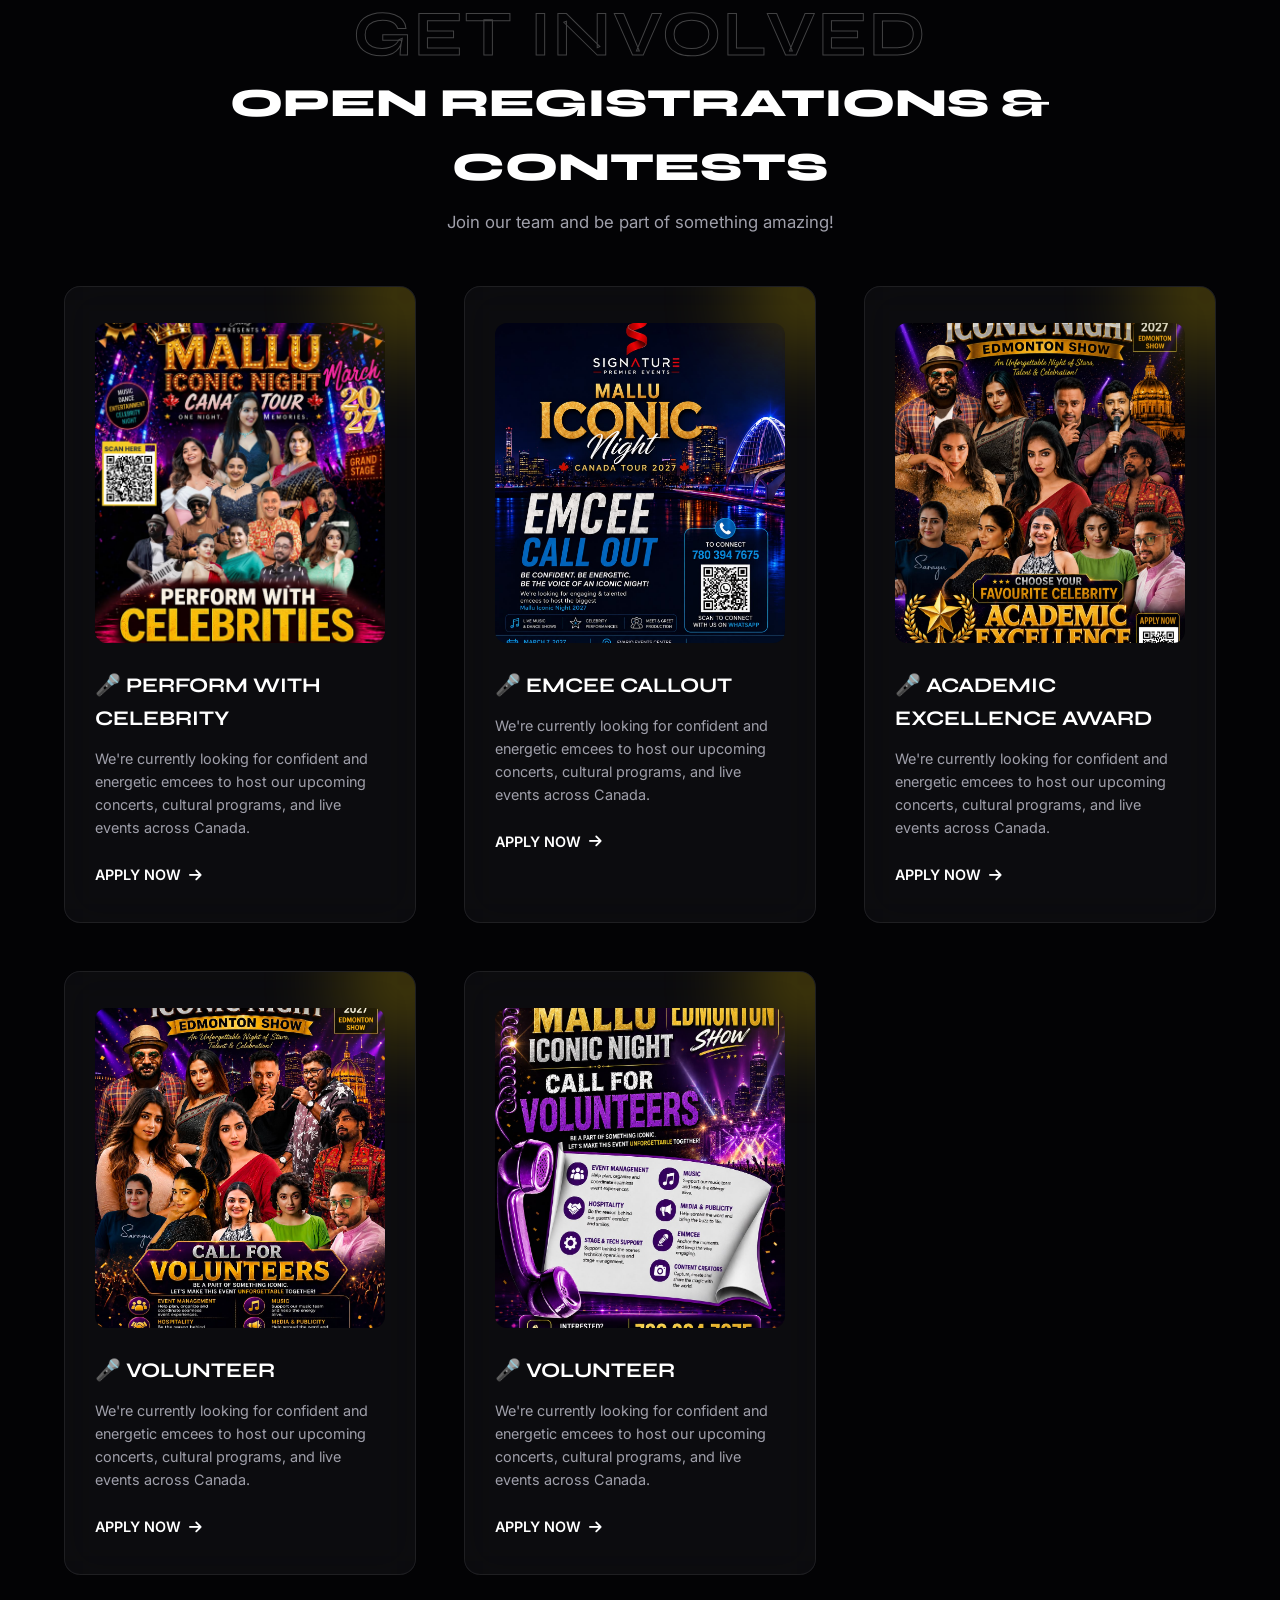
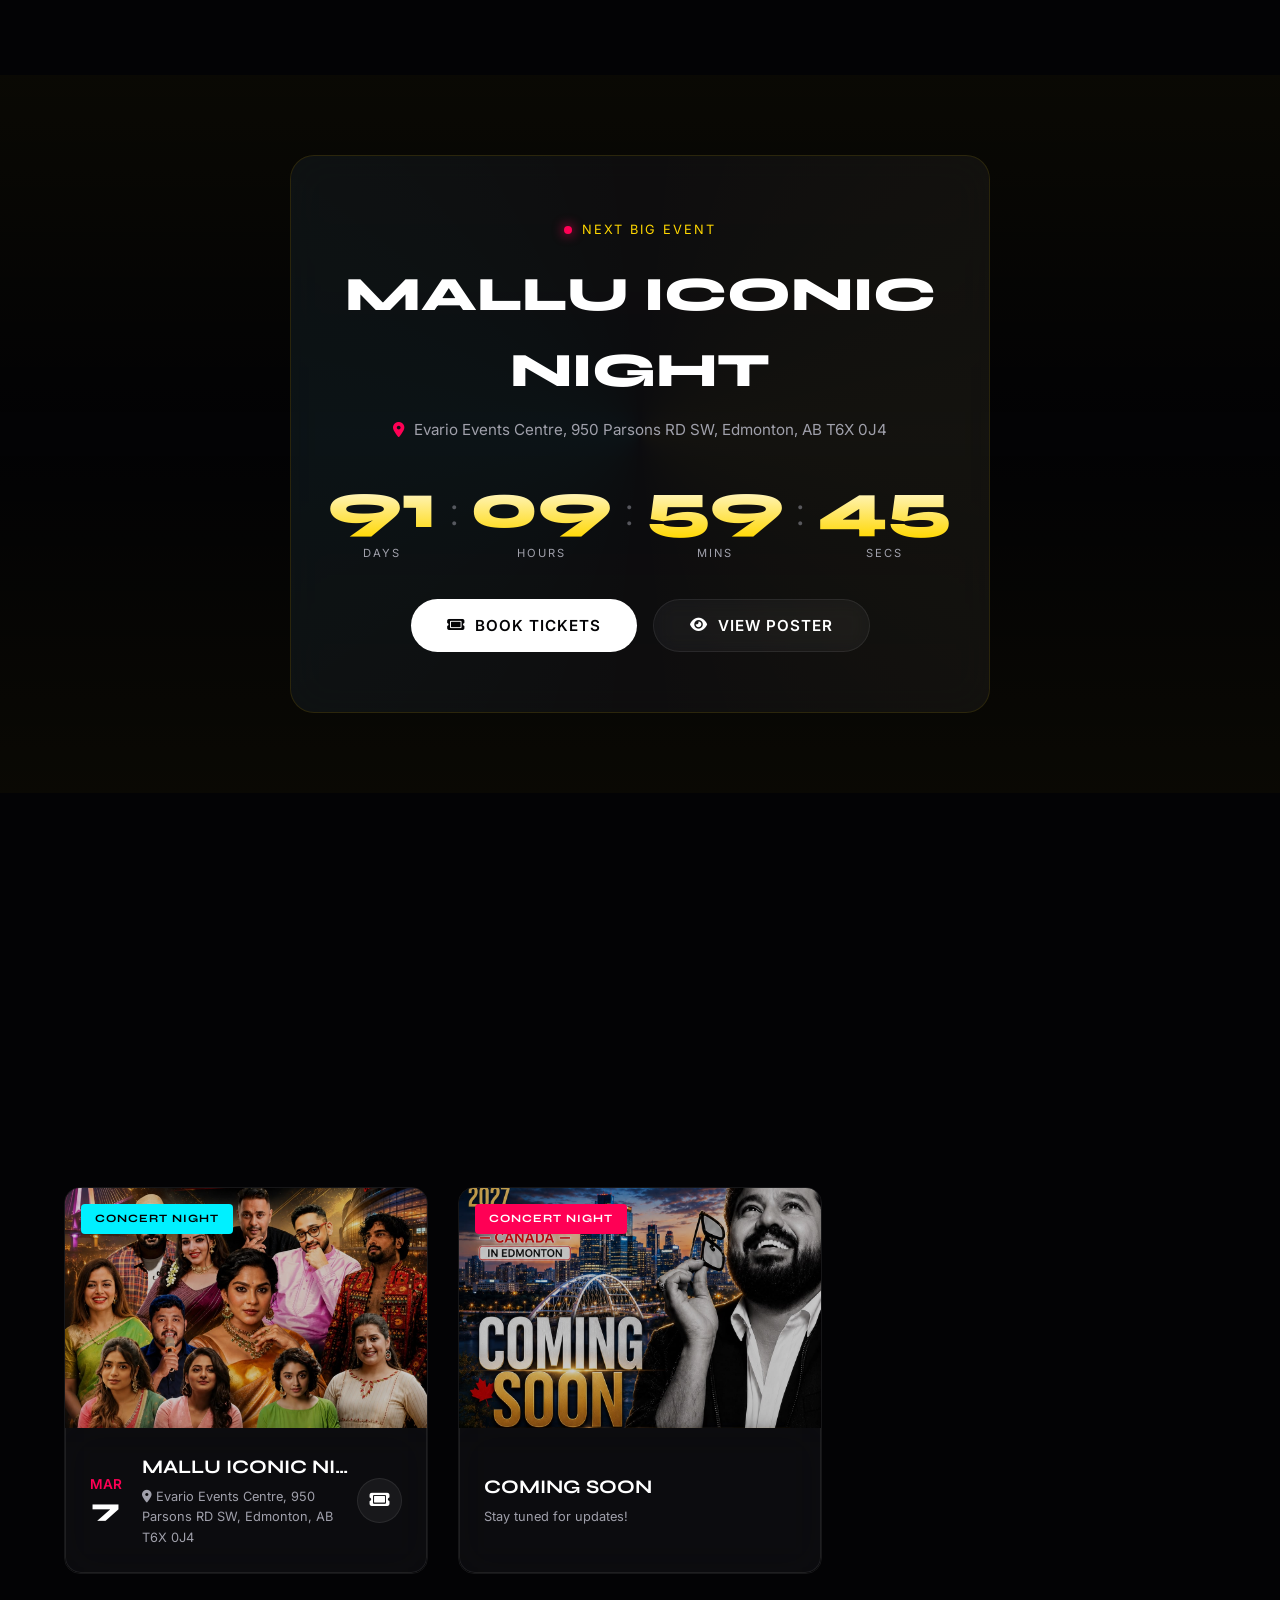
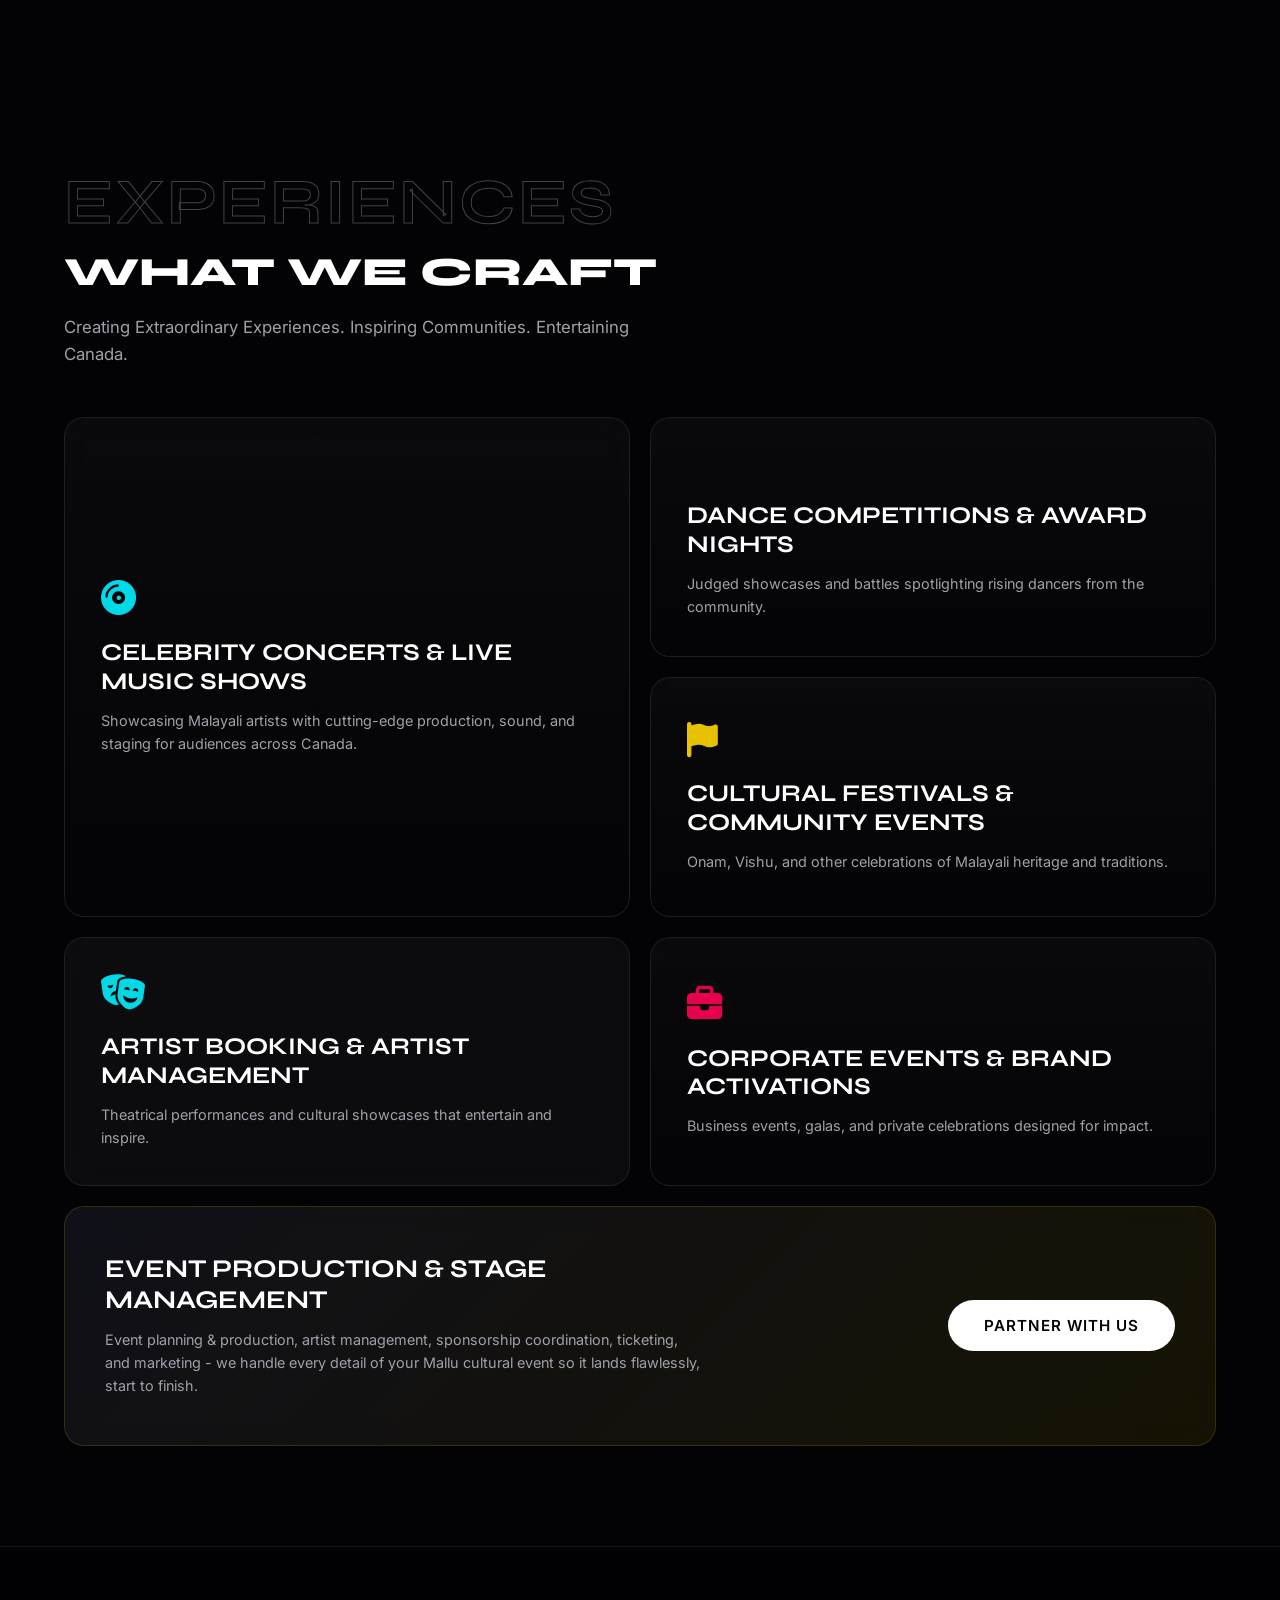
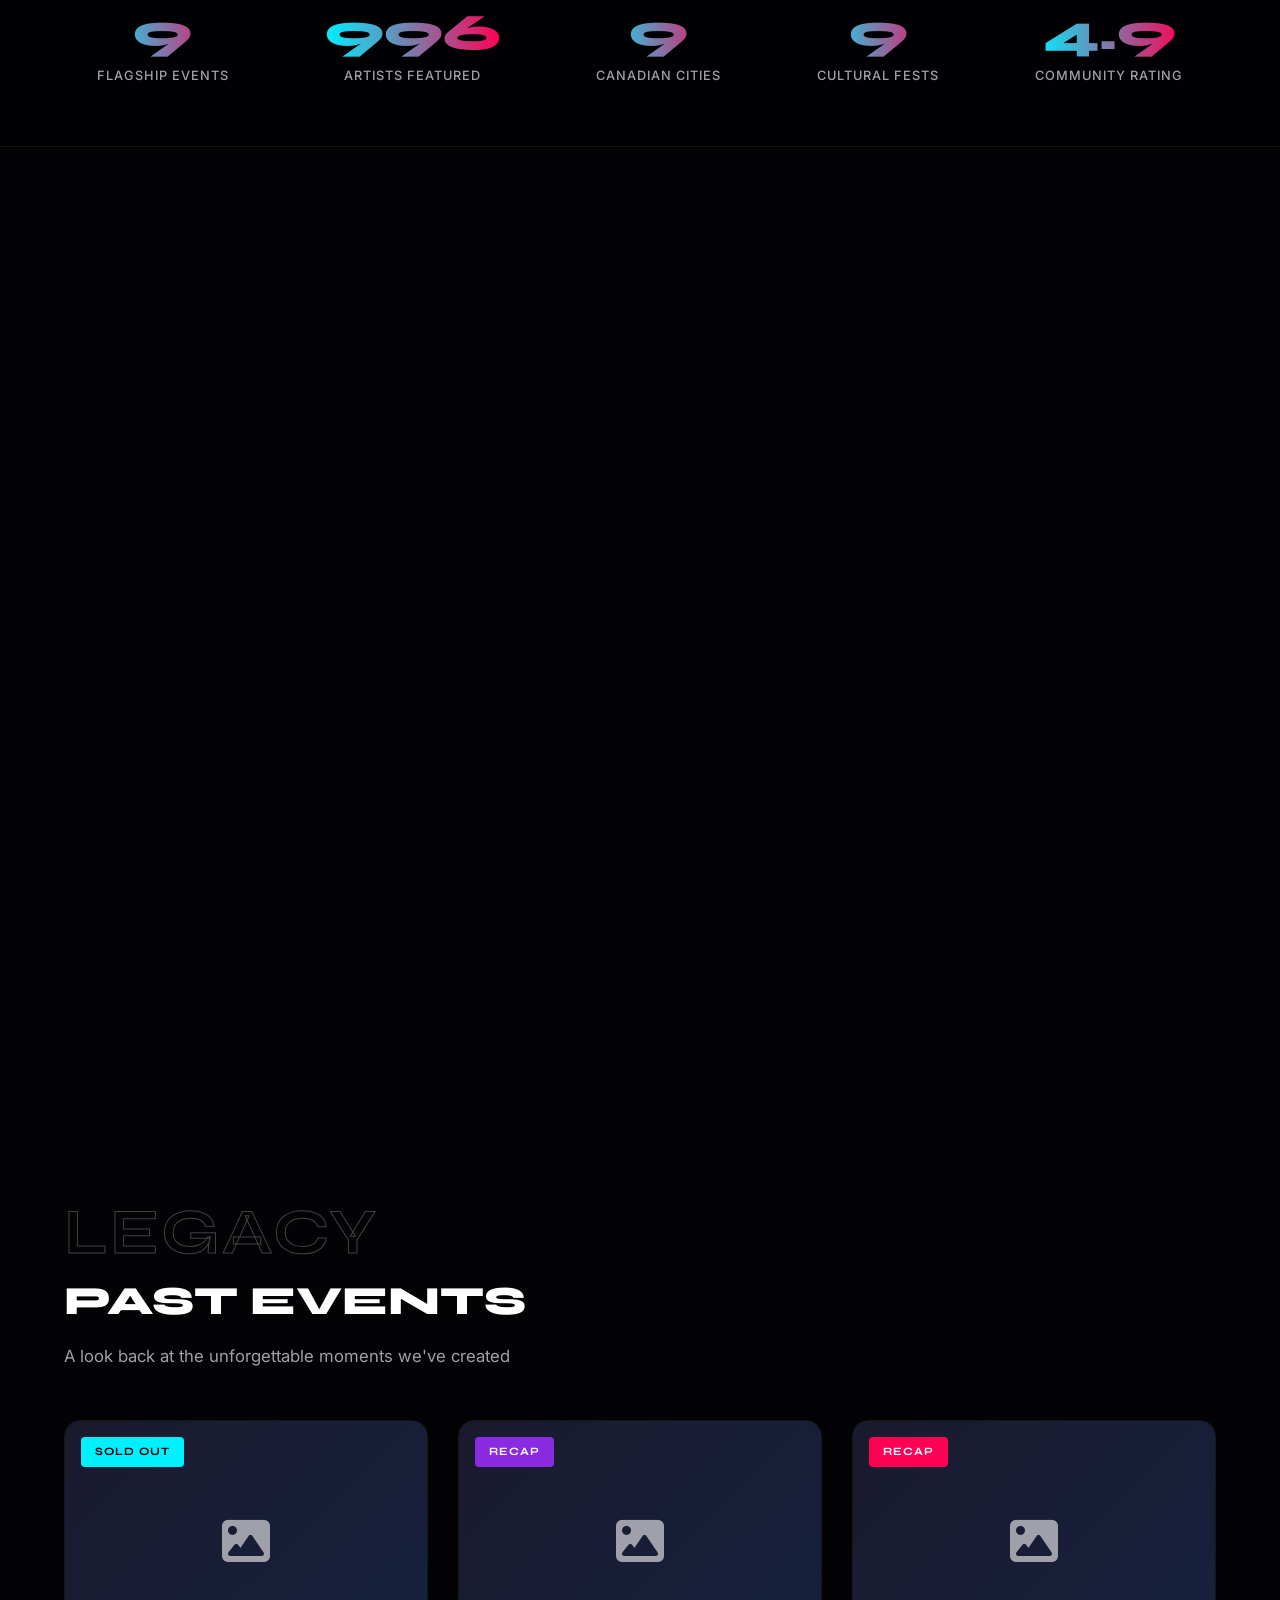
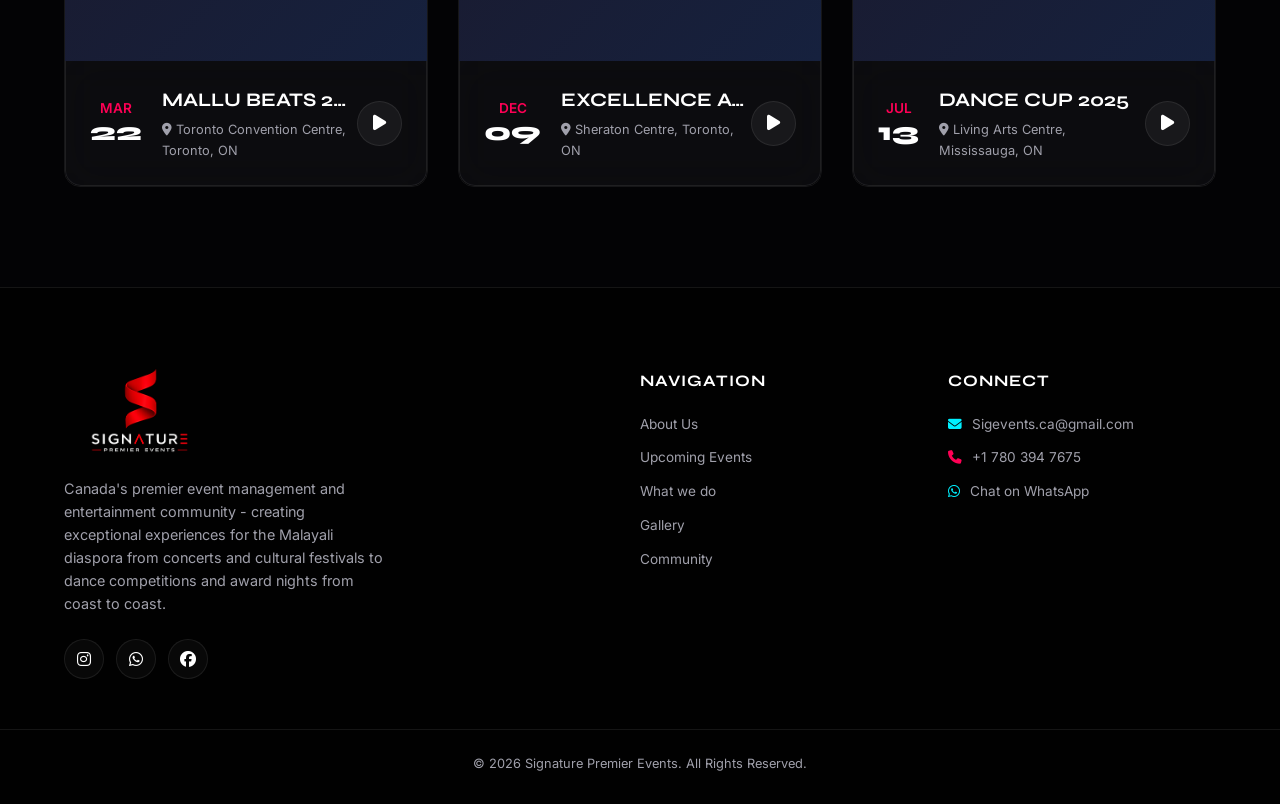
==== commit b6a008ab: "Initial commit" ====
--- a/index.html
+++ b/index.html
@@ -8,7 +8,7 @@
   <meta name="keywords" content="Mallu events Canada, Malayali events, Signature Premier Events, Malayalee community Canada, cultural events, dance competition, music concert, Onam celebrations, mallu community">
 
   <!-- Favicon -->
-  <link rel="icon" type="image/png" href="images/logo.png">
+  <link rel="icon" type="image/png" href="images/logo.jpeg">
 
   <!-- Premium Fonts: Syne & Inter + Malayalam compatible -->
   <link rel="preconnect" href="https://fonts.googleapis.com">
@@ -632,48 +632,55 @@
       </div>
 
       <div class="masonry-gallery reveal" id="masonryGallery">
-        <div class="gallery-item" onclick="openLightbox(0)" onkeydown="if(event.key==='Enter'||event.key===' ') { event.preventDefault(); openLightbox(0); }" role="button" tabindex="0">
-          <img src="images/gal1.webp" alt="Event crowd with stage lights" loading="lazy" onerror="this.style.display='none'">
+        <div class="gallery-item" onclick="window.location.href='gallery.html'" role="button" tabindex="0">
+          <img src="images/cover.webp" alt="Event crowd with stage lights" loading="lazy" onerror="this.style.display='none'">
           <div class="gallery-overlay">
             <i class="fa-solid fa-expand"></i>
-            <span>Concert Night</span>
+            <span>Whistle Podu</span>
           </div>
         </div>
         <div class="gallery-item" onclick="openLightbox(1)" onkeydown="if(event.key==='Enter'||event.key===' ') { event.preventDefault(); openLightbox(1); }" role="button" tabindex="0">
-          <img src="images/gal2.webp" alt="Live concert performance" loading="lazy" onerror="this.style.display='none'">
+          <img src="images/cover2.webp" alt="Live concert performance" loading="lazy" onerror="this.style.display='none'">
           <div class="gallery-overlay">
             <i class="fa-solid fa-expand"></i>
             <span>Live Performance</span>
           </div>
         </div>
         <div class="gallery-item" onclick="openLightbox(2)" onkeydown="if(event.key==='Enter'||event.key===' ') { event.preventDefault(); openLightbox(2); }" role="button" tabindex="0">
-          <img src="images/gal3.webp" alt="Festival celebration with crowd" loading="lazy" onerror="this.style.display='none'">
+          <img src="images/cover3.webp" alt="Festival celebration with crowd" loading="lazy" onerror="this.style.display='none'">
           <div class="gallery-overlay">
             <i class="fa-solid fa-expand"></i>
             <span>Cultural Festival</span>
           </div>
         </div>
         <div class="gallery-item" onclick="openLightbox(3)" onkeydown="if(event.key==='Enter'||event.key===' ') { event.preventDefault(); openLightbox(3); }" role="button" tabindex="0">
-          <img src="images/gal4.webp" alt="Concert crowd with hands up" loading="lazy" onerror="this.style.display='none'">
+          <img src="images/cover4.webp" alt="Concert crowd with hands up" loading="lazy" onerror="this.style.display='none'">
           <div class="gallery-overlay">
             <i class="fa-solid fa-expand"></i>
             <span>Concert Crowd</span>
           </div>
         </div>
         <div class="gallery-item" onclick="openLightbox(4)" onkeydown="if(event.key==='Enter'||event.key===' ') { event.preventDefault(); openLightbox(4); }" role="button" tabindex="0">
-          <img src="images/gal5.webp" alt="Stage performance with lights" loading="lazy" onerror="this.style.display='none'">
+          <img src="images/cover5.jpeg" alt="Stage performance with lights" loading="lazy" onerror="this.style.display='none'">
           <div class="gallery-overlay">
             <i class="fa-solid fa-expand"></i>
             <span>Stage Show</span>
           </div>
         </div>
-      </div>
-
-      <div class="text-center reveal" style="margin-top: 2.5rem;">
+        <div class="gallery-item" onclick="openLightbox(4)" onkeydown="if(event.key==='Enter'||event.key===' ') { event.preventDefault(); openLightbox(4); }" role="button" tabindex="0">
+          <img src="images/cover6.jpeg" alt="Stage performance with lights" loading="lazy" onerror="this.style.display='none'">
+          <div class="gallery-overlay">
+            <i class="fa-solid fa-expand"></i>
+            <span>Stage Show</span>
+          </div>
+        </div>
+      </div>
+
+      <!-- <div class="text-center reveal" style="margin-top: 2.5rem;">
         <a href="gallery.html" class="btn btn-glass" id="galleryPageBtn">
           <i class="fa-solid fa-images"></i> View Full Gallery <i class="fa-solid fa-arrow-right"></i>
         </a>
-      </div>
+      </div> -->
     </div>
   </section>
 
--- a/style.css
+++ b/style.css
@@ -260,6 +260,7 @@
 
 .text-gradient {
   background: linear-gradient(to right, var(--color-cyan), var(--color-pink), var(--color-purple));
+  background-clip: text;
   -webkit-background-clip: text;
   -webkit-text-fill-color: transparent;
   background-size: 200% auto;
@@ -1400,6 +1401,7 @@
   line-height: 1;
   background: linear-gradient(to bottom, var(--color-white), var(--color-gold));
   -webkit-background-clip: text;
+  background-clip: text;
   -webkit-text-fill-color: transparent;
 }
 
@@ -1484,7 +1486,7 @@
 .gallery-item {
   position: relative;
   overflow: hidden;
-  border-radius: 20px;
+  border-radius: 10px;
   cursor: pointer;
   outline: none;
   border: 1px solid rgba(255, 255, 255, 0.08);
@@ -1499,7 +1501,7 @@
 
 .gallery-item:nth-child(1) {
   grid-column: 1 / 2;
-  grid-row: 1 / span 2;
+  grid-row: 1 / 2;
 }
 
 .gallery-item:nth-child(2) {
@@ -1513,24 +1515,24 @@
 }
 
 .gallery-item:nth-child(4) {
+  grid-column: 1 / 2;
+  grid-row: 2 / 3;
+}
+
+.gallery-item:nth-child(5) {
+  grid-column: 2 / 3;
+  grid-row: 2 / 3;
+}
+
+.gallery-item:nth-child(6) {
   grid-column: 3 / 4;
   grid-row: 2 / 3;
 }
-
-/* .gallery-item:nth-child(5) {
-  grid-column: span 1;
-  grid-row: span 1;
-} */
-
-/* .gallery-item:nth-child(6) {
-  grid-column: span 2;
-  grid-row: span 2;
-} */
 
 .gallery-item img {
   width: 100%;
   height: 100%;
-  object-fit: cover;
+  object-fit: fill;
   transition: transform 0.6s ease;
   display: block;
 }
@@ -2268,9 +2270,9 @@
    ========================================================================== */
 .scroll-to-top {
   position: fixed;
+  z-index: 999999 !important;
   bottom: 30px;
   right: 30px;
-  z-index: 999;
   width: 50px;
   height: 50px;
   border-radius: 50%;
@@ -2293,7 +2295,7 @@
 .scroll-to-top.visible {
   opacity: 1;
   transform: translateY(0);
-  pointer-events: all;
+  pointer-events: auto;
 }
 
 .scroll-to-top:hover {
@@ -2530,29 +2532,26 @@
   }
 
   .masonry-gallery {
-    grid-template-columns: repeat(2, 1fr);
-    grid-auto-rows: auto;
-    gap: 16px;
+    display: grid;
+    grid-template-columns: repeat(2, 1fr) !important; /* Forces 2 columns */
+    gap: 10px;
   }
 
   .gallery-item {
-    height: 240px; /* Let CSS Grid control item heights */
-  }
-
-/* Item 1: Large Feature (2x2) */
-  .gallery-item:nth-child(1) {
-    grid-column: span 2;
-    grid-row: span 1;
-  }
-
-  /* Items 2 & 3: Stack vertically next to Item 1 */
+    grid-column: span 1 !important; /* Prevents any card from taking up the full width */
+    height: 200px; /* Let CSS Grid control item heights */
+  }
+
+/* Item 1: Large Feature (2x2)
+  .gallery-item:nth-child(1),
   .gallery-item:nth-child(2),
   .gallery-item:nth-child(3),
   .gallery-item:nth-child(4),
-  .gallery-item:nth-child(5) {
+  .gallery-item:nth-child(5),
+  .gallery-item:nth-child(6) {
     grid-column: span 1;
     grid-row: span 1;
-  }
+  } */
 
 .countdown-wrapper{
     padding:50px 30px;
@@ -2577,9 +2576,9 @@
     grid-template-columns:1fr;
   }
 
-    .masonry-gallery {
+  .masonry-gallery {
     display: grid;
-    grid-template-columns: repeat(2, 1fr); /* Always 2 columns on mobile */
+    grid-template-columns: repeat(2, 1fr) !important; /* Forces 2 columns, overriding desktop */
     grid-template-rows: auto;
     gap: 12px;
   }
@@ -2613,33 +2612,9 @@
   }
 
   .gallery-item {
-    height: 180px; /* Shorter landscape cards for side-by-side view */
-  }
-
-  .gallery-item:nth-child(1) {
-    grid-column: 1 / span 2 !important;
-    grid-row: span 1 !important;
-    height: 240px; /* Taller height for the main feature image */
-  }
-
-  /* Items 2 & 3: Side-by-side */
-  .gallery-item:nth-child(2) {
-    grid-column: 1 / 2 !important;
-    grid-row: span 1 !important;
-  }
-  .gallery-item:nth-child(3) {
-    grid-column: 2 / 3 !important;
-    grid-row: span 1 !important;
-  }
-
-  /* Items 4 & 5: Side-by-side */
-  .gallery-item:nth-child(4) {
-    grid-column: 1 / 2 !important;
-    grid-row: span 1 !important;
-  }
-  .gallery-item:nth-child(5) {
-    grid-column: 2 / 3 !important;
-    grid-row: span 1 !important;
+    height: 180px; 
+    grid-column: span 1 !important; /* Forces every single card to take up only 1 space */
+    grid-row: auto !important; /* Resets any custom rows from desktop */
   }
 
   .cards-grid{
